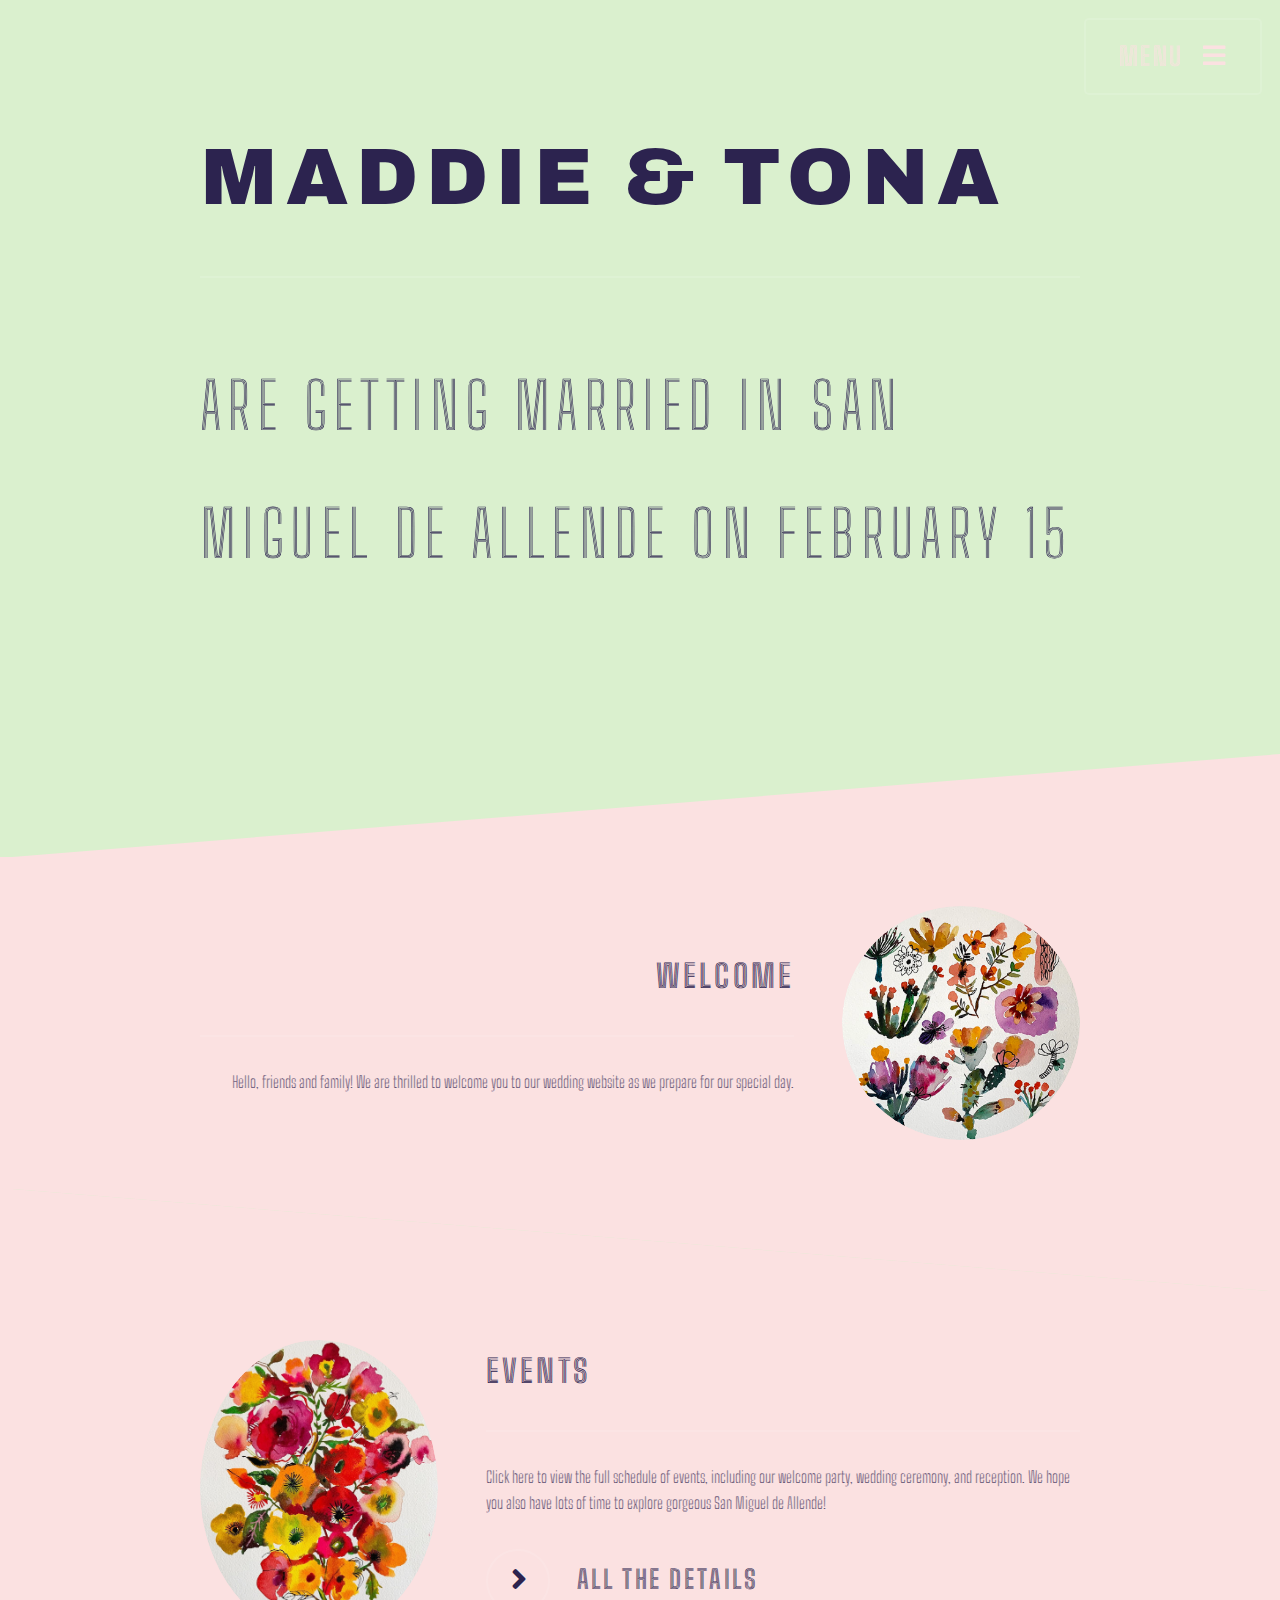
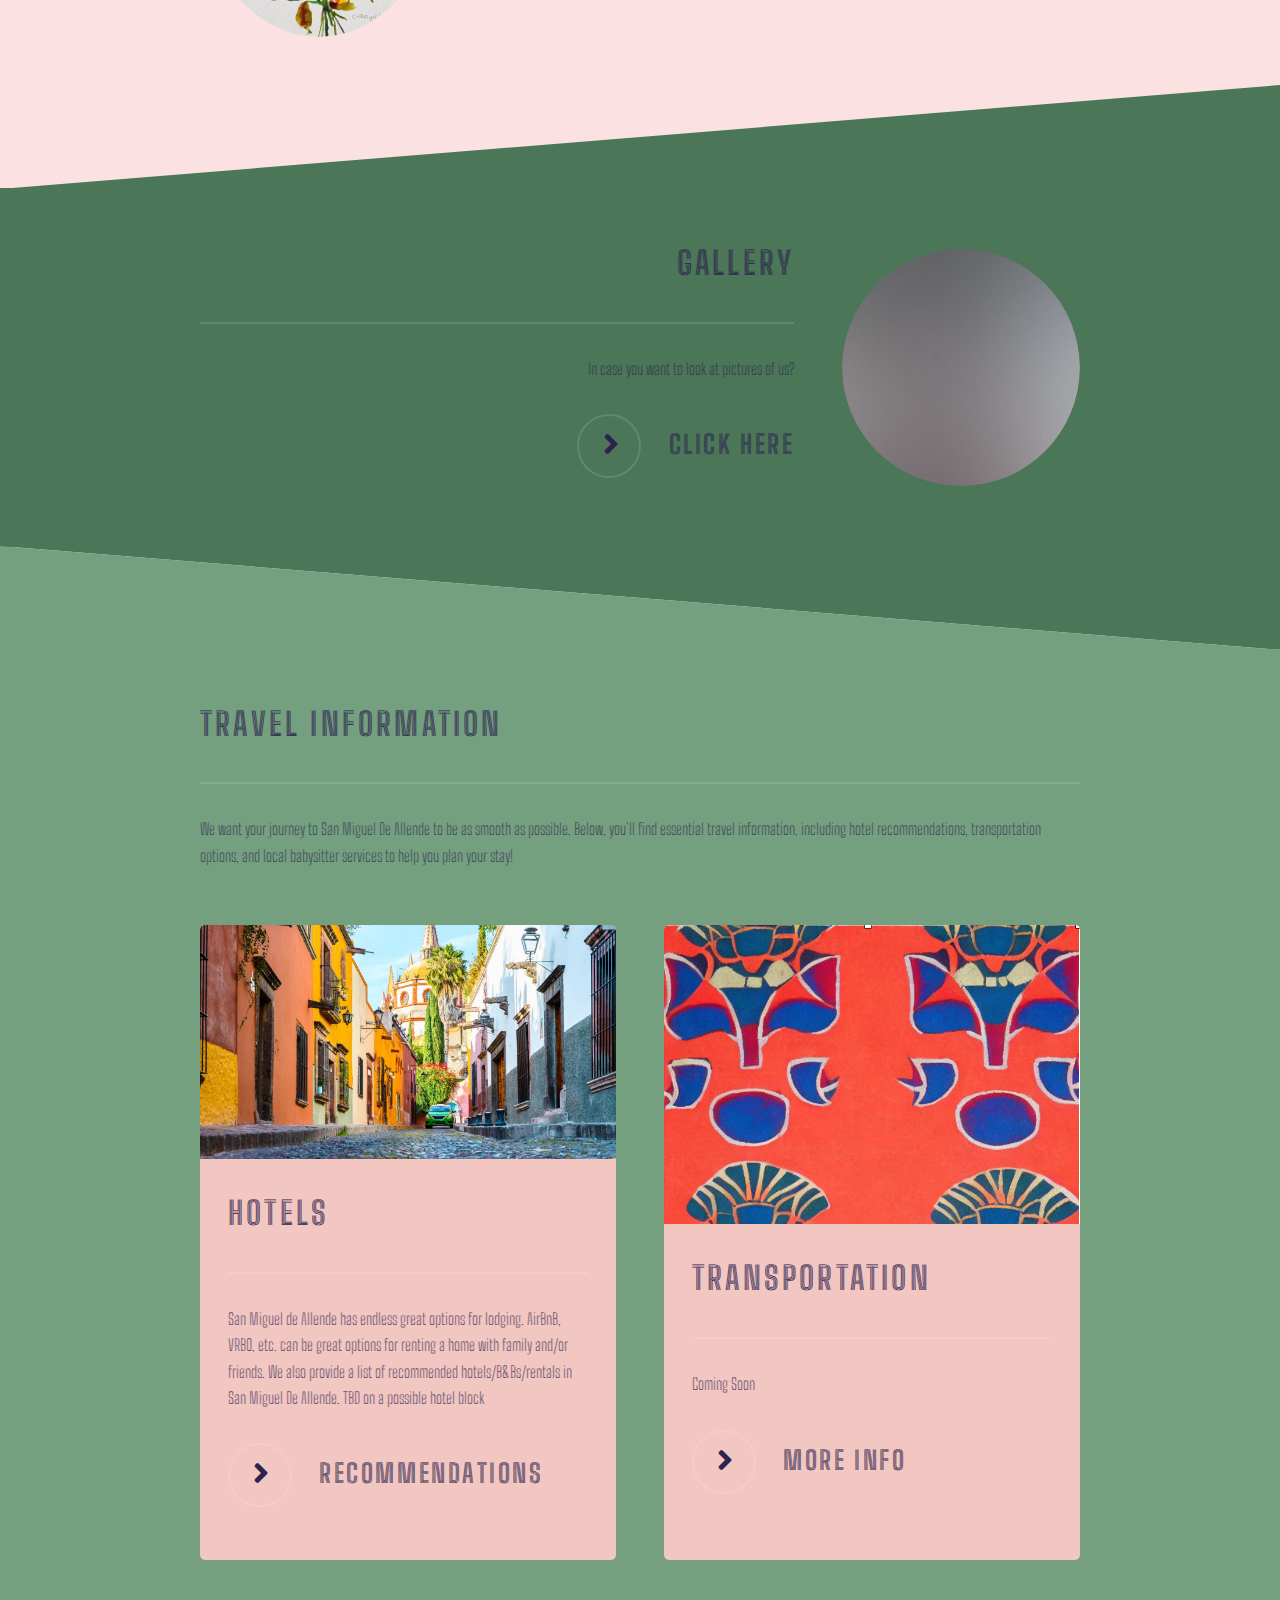
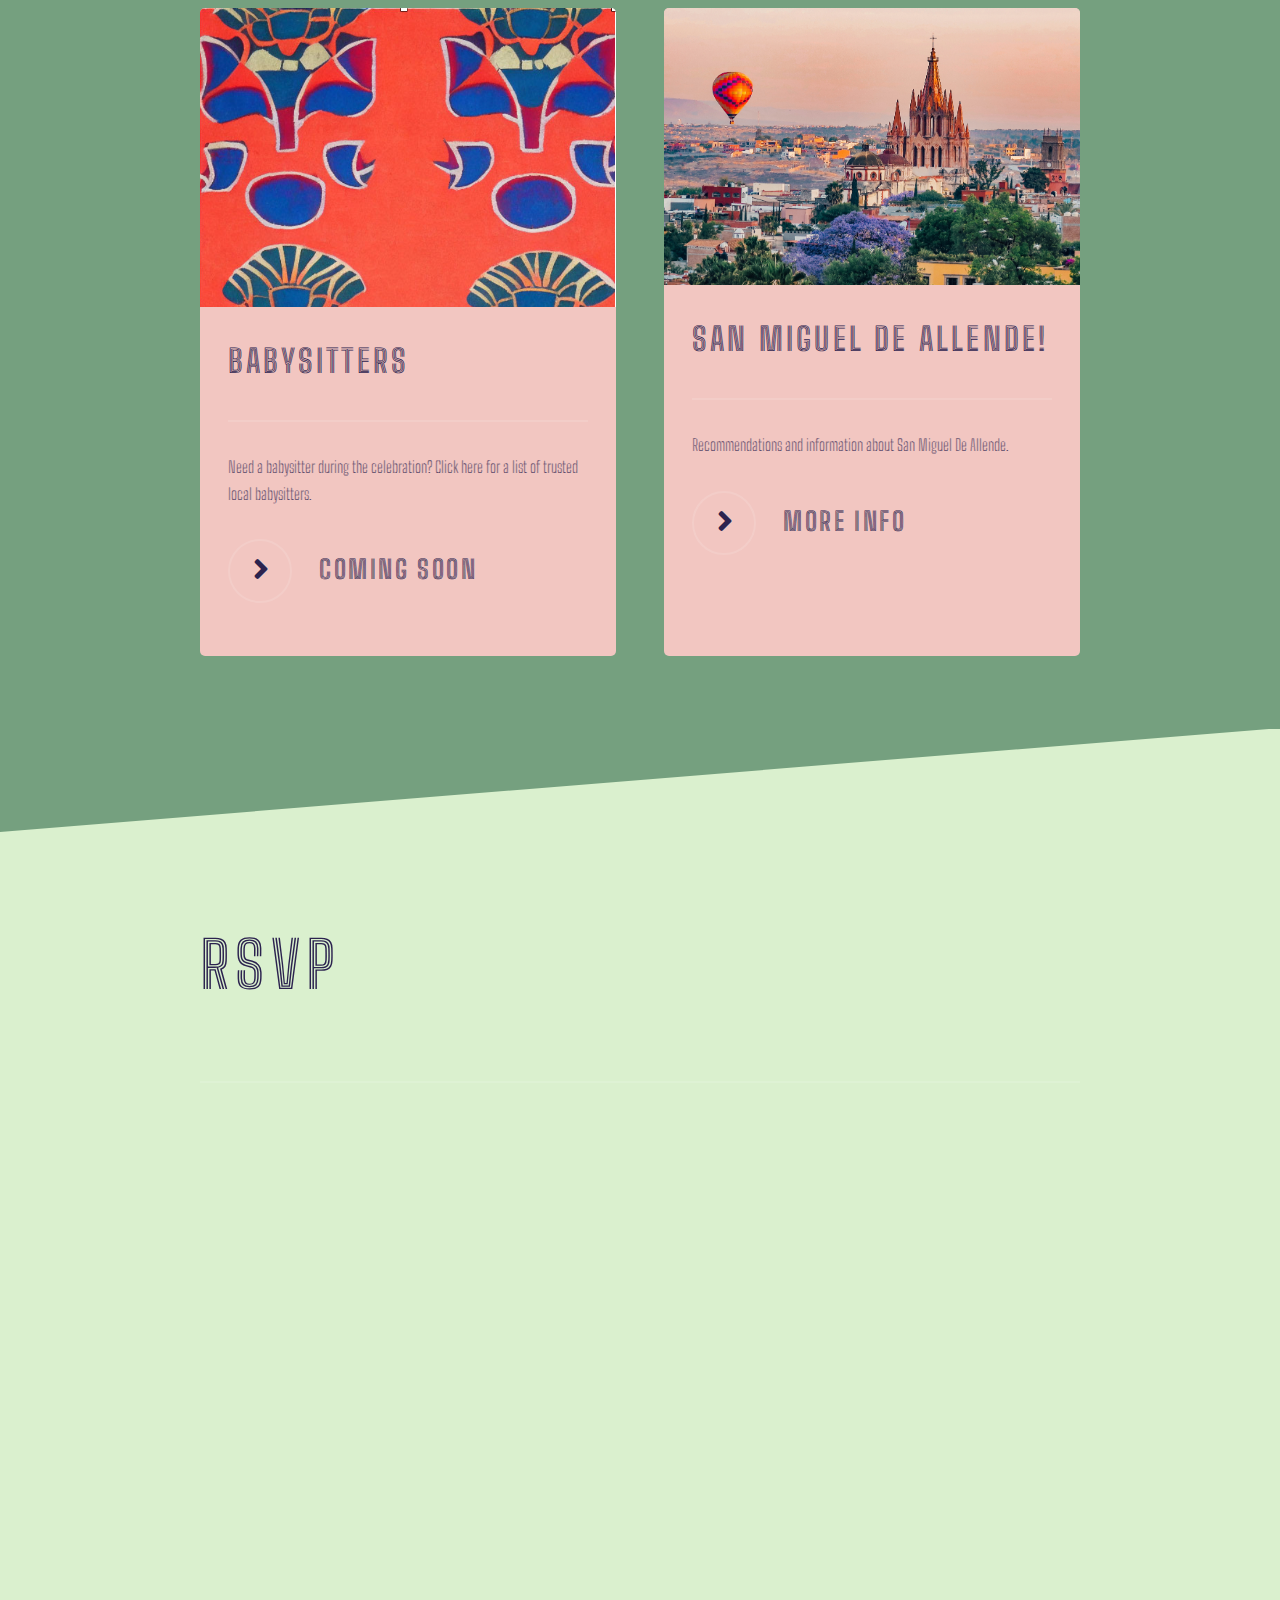
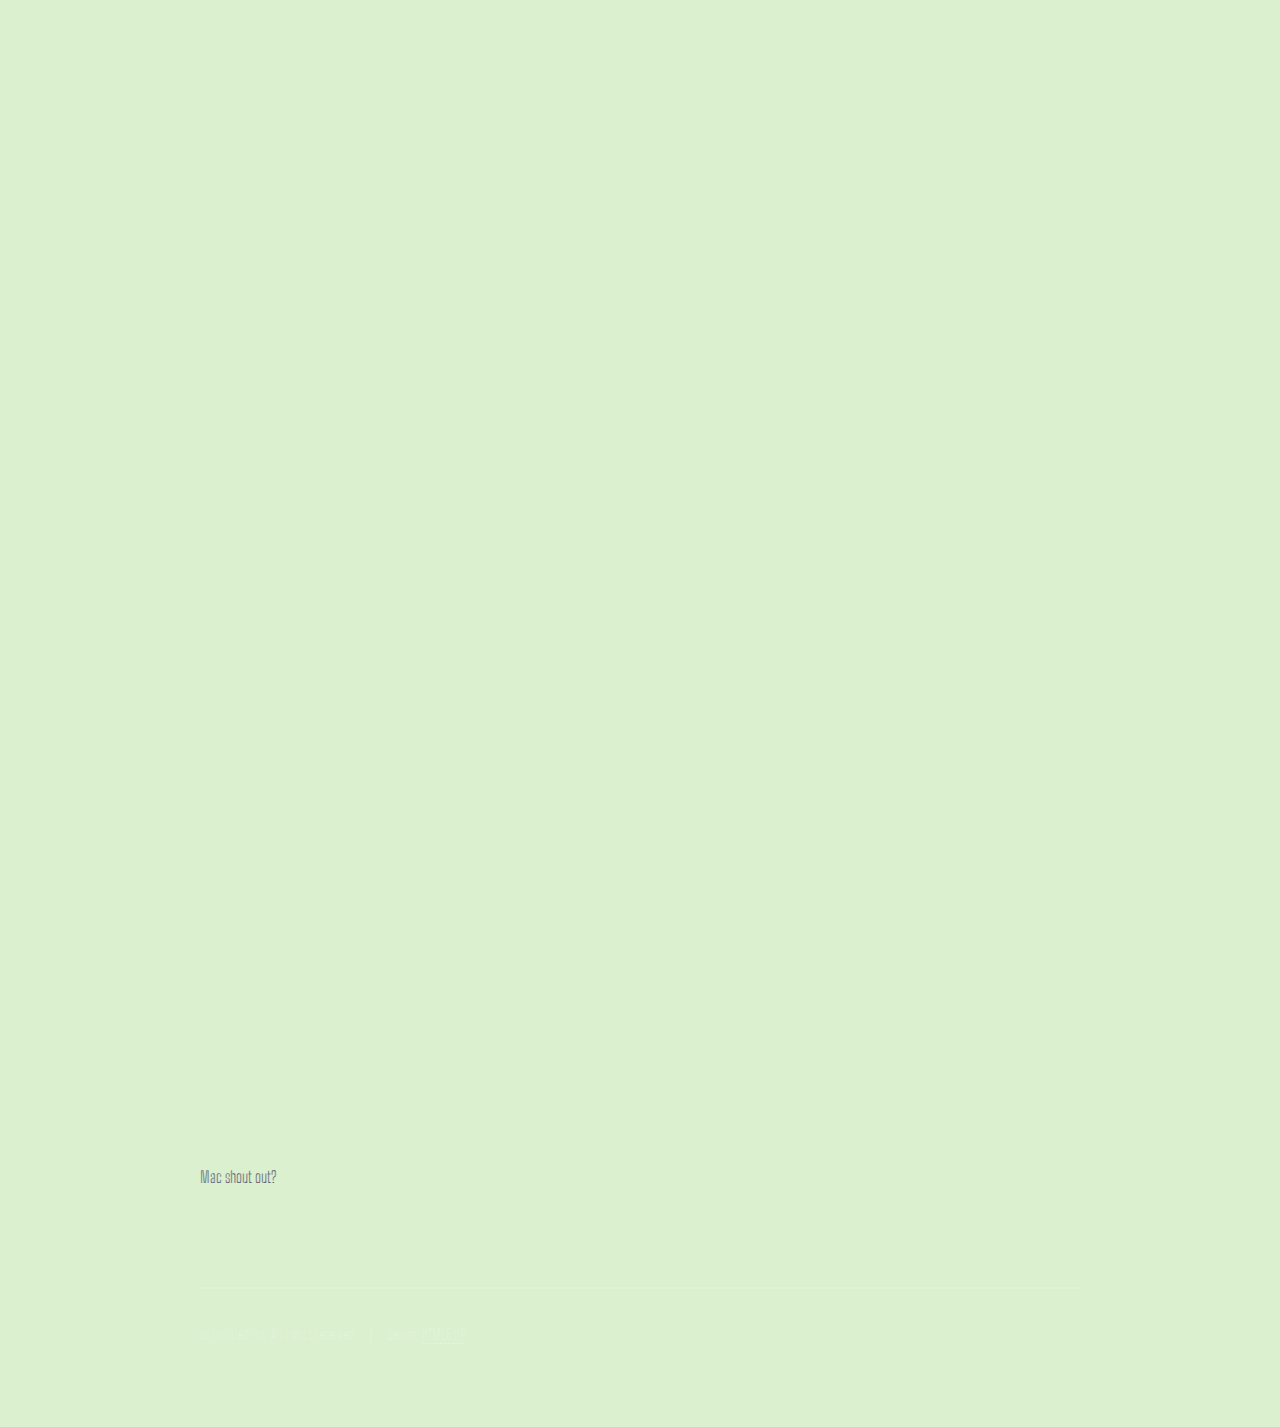
==== index.html @ a640738b "update" ====
<!DOCTYPE HTML>
<!--
	Solid State by HTML5 UP
	html5up.net | @ajlkn
	Free for personal and commercial use under the CCA 3.0 license (html5up.net/license)
-->
<html>
	<head>
		<title>Toaddie Wedding</title>
		<meta charset="utf-8" />
		<meta name="viewport" content="width=device-width, initial-scale=1, user-scalable=no" />
		<link rel="stylesheet" href="assets/css/main.css" />
		<noscript><link rel="stylesheet" href="assets/css/noscript.css" /></noscript>
	</head>
	<body class="is-preload">

		<!-- Page Wrapper -->
			<div id="page-wrapper">

				<!-- Header -->
					<header id="header" class="alt">
						<h1><a href="index.html">Toaddie Wedding</a></h1>
						<nav>
							<a href="#menu">Menu</a>
						</nav>
					</header>

				<!-- Menu -->
					<nav id="menu">
						<div class="inner">
							<h2>Menu</h2>
							<ul class="links">
								<li><a href="index.html">Home</a></li>
								<li><a href="generic_1.html">Schedule of Events</a></li>
								<li><a href="generic_2.html">Travel Information</a></li>
								<li><a href="elements.html">Gallery</a></li>
								<li><a href="#footer">RSVP</a></li>
							</ul>
							<a href="#" class="close">Close</a>
						</div>
					</nav>

				<!-- Banner -->
					<section id="banner">
						<div class="inner">
							<h2>Maddie & Tona</h2>
							<p>are getting married in San Miguel de Allende on February 15</a></p>
						</div>
					</section>

				<!-- Wrapper -->
					<section id="wrapper">

						<!-- One -->
							<section id="one" class="wrapper spotlight style1">
								<div class="inner">
									<a href="#" class="image"><img src="images/flower.jpg" alt="" /></a>
									<div class="content">
										<h2 class="major">Welcome </h2>
										<p>Hello, friends and family!
We are thrilled to welcome you to our wedding website as we prepare for our special day. </p>
									</div>
								</div>
							</section>

						<!-- Two -->
							<section id="two" class="wrapper alt spotlight style2">
								<div class="inner">
									<a href="#" class="image"><img src="images/E1B-JYpWEAg8Ekn.jpeg" alt="" /></a>
									<div class="content">
										<h2 class="major">Events</h2>
										<p>Click here to view the full schedule of events, including our welcome party, wedding ceremony, and reception. We hope you also have lots of time to explore gorgeous San Miguel de Allende!</p>
										<a href="generic_1.html" class="special">All the Details</a>
									</div>
								</div>
							</section>

						<!-- Three -->
							<section id="three" class="wrapper spotlight style3">
								<div class="inner">
									<a href="#" class="image"><img src="images/pic03.jpg" alt="" /></a>
									<div class="content">
										<h2 class="major">Gallery</h2>
										<p>In case you want to look at pictures of us?</p>
										<a href="elements.html" class="special">Click here</a>
									</div>
								</div>
							</section>

						<!-- Four -->
							<section id="four" class="wrapper alt style1">
								<div class="inner">
									<h2 class="major">Travel Information</h2>
									<p>We want your journey to San Miguel De Allende to be as smooth as possible. Below, you'll find essential travel information, including hotel recommendations, transportation options, and local babysitter services to help you plan your stay!</p>
									<section class="features">
										<article>
											<a href="#" class="image"><img src="images/hotel.jpg" alt="" /></a>
											<h3 class="major">Hotels</h3>
											<p>San Miguel de Allende has endless great options for lodging. AirBnB, VRBO, etc. can be great options for renting a home with family and/or friends. We also provide a list of recommended hotels/B&Bs/rentals in San Miguel De Allende.
											TBD on a possible hotel block</p>
											<a href="attachments/ipenzihotels2024.pdf" class="special">Recommendations </a>
										</article>
										<article>
											<a href="#" class="image"><img src="images/paper.jpg" alt="" /></a>
											<h3 class="major">Transportation</h3>
											<p>Coming Soon</p>
											<a href="generic_2.html#Trans" class="special">More Info</a>
										</article>
										<article>
											<a href="#" class="image"><img src="images/paper.jpg" alt="" /></a>
											<h3 class="major">Babysitters</h3>
											<p>Need a babysitter during the celebration? Click here for a list of trusted local babysitters.</p>
											<a href="generic_2.html#Baby" class="special">Coming Soon</a>
										</article>
										<article>
											<a href="#" class="image"><img src="images/church.jpg" alt="" /></a>
											<h3 class="major">San Miguel de Allende!</h3>
											<p>Recommendations and information about San Miguel De Allende.</p>
											<a href="attachments/OurFavorites_SanMigueldeAllende2024.pdf" class="special">More Info</a>
										</article>
									</section>
								</div>
							</section>

					</section>

				<!-- Footer -->
					<section id="footer">
						<div class="inner">
							<h4 class="major">RSVP</h4>
							<iframe src="https://docs.google.com/forms/d/e/1FAIpQLSdygUEQAFd4vsPGy_lOGQFQiOcE-5B3ETKS6Ww4ilkglFgWUQ/viewform?embedded=true" width="640" height="1617" frameborder="0" marginheight="0" marginwidth="0">Loading…</iframe>

							<p>Mac shout out?</p>


							<ul class="copyright">
								<li>&copy; Untitled Inc. All rights reserved.</li><li>Design: <a href="http://html5up.net">HTML5 UP</a></li>
							</ul>
						</div>
					</section>

			</div>

		<!-- Scripts -->
			<script src="assets/js/jquery.min.js"></script>
			<script src="assets/js/jquery.scrollex.min.js"></script>
			<script src="assets/js/browser.min.js"></script>
			<script src="assets/js/breakpoints.min.js"></script>
			<script src="assets/js/util.js"></script>
			<script src="assets/js/main.js"></script>

	</body>
</html>
---- assets/css/main.css ----
@import url(fontawesome-all.min.css);
@import url("https://fonts.googleapis.com/css?family=Raleway:200,700|Source+Sans+Pro:300,600,300italic,600italic");
@import url('https://fonts.googleapis.com/css2?family=Sora:wght@100..800&family=Spicy+Rice&display=swap');
@import url('https://fonts.googleapis.com/css2?family=Chicle&display=swap');
@import url('https://fonts.googleapis.com/css2?family=Boogaloo&display=swap');
@import url('https://fonts.googleapis.com/css2?family=Archivo:ital,wght@0,900;1,900&family=Big+Shoulders+Inline+Text:wght@100..900&display=swap');
/*
	Solid State by HTML5 UP
	html5up.net | @ajlkn
	Free for personal and commercial use under the CCA 3.0 license (html5up.net/license)
*/

html, body, div, span, applet, object,
iframe, h1, h2, h3, h4, h5, h6, p, blockquote,
pre, a, abbr, acronym, address, big, cite,
code, del, dfn, em, img, ins, kbd, q, s, samp,
small, strike, strong, sub, sup, tt, var, b,
u, i, center, dl, dt, dd, ol, ul, li, fieldset,
form, label, legend, table, caption, tbody,
tfoot, thead, tr, th, td, article, aside,
canvas, details, embed, figure, figcaption,
footer, header, hgroup, menu, nav, output, ruby,
section, summary, time, mark, audio, video {
	margin: 0;
	padding: 0;
	border: 0;
	font-size: 100%;
	font: inherit;
	vertical-align: baseline;}

article, aside, details, figcaption, figure,
footer, header, hgroup, menu, nav, section {
	display: block;}

body {
	line-height: 1;
}

ol, ul {
	list-style: none;
}

blockquote, q {
	quotes: none;
}

	blockquote:before, blockquote:after, q:before, q:after {
		content: '';
		content: none;
	}

table {
	border-collapse: collapse;
	border-spacing: 0;
}

body {
	-webkit-text-size-adjust: none;
}

mark {
	background-color: transparent;
	color: inherit;
}

input::-moz-focus-inner {
	border: 0;
	padding: 0;
}

input, select, textarea {
	-moz-appearance: none;
	-webkit-appearance: none;
	-ms-appearance: none;
	appearance: none;
}

/* Basic */

	@-ms-viewport {
		width: device-width;
	}

	body {
		-ms-overflow-style: scrollbar;
	}

	@media screen and (max-width: 480px) {

		html, body {
			min-width: 320px;
		}

	}

	html {
		box-sizing: border-box;
	}

	*, *:before, *:after {
		box-sizing: inherit;
	}

	body {
		background-color: #DAF0CE;
	/*	background-image: linear-gradient(to top, rgba(46, 49, 65, 0.8), rgba(46, 49, 65, 0.8)), url("../../images/big.jpg"); */
		background-size: auto, cover;
		background-attachment: fixed, fixed;
		background-position: center, center;
	}

		body.is-preload *, body.is-preload *:before, body.is-preload *:after {
			-moz-animation: none !important;
			-webkit-animation: none !important;
			-ms-animation: none !important;
			animation: none !important;
			-moz-transition: none !important;
			-webkit-transition: none !important;
			-ms-transition: none !important;
			transition: none !important;
		}

/* Type */

	body, input, select, textarea {
		color: #2C234F;
		font-family:  "Big Shoulders Inline Text", sans-serif;
		font-size: 33pt;
		font-weight: 300;
		line-height: 1.65;
	}

		@media screen and (max-width: 1680px) {

			body, input, select, textarea {
				font-size: 13pt;
			}

		}

		@media screen and (max-width: 1280px) {

			body, input, select, textarea {
				font-size: 12pt;
			}

		}

		@media screen and (max-width: 980px) {

			body, input, select, textarea {
				font-size: 12pt;
			}

		}

		@media screen and (max-width: 736px) {

			body, input, select, textarea {
				font-size: 12pt;
			}

		}

		@media screen and (max-width: 480px) {

			body, input, select, textarea {
				font-size: 12pt;
			}

		}

	a {
		-moz-transition: color 0.2s ease-in-out, border-bottom-color 0.2s ease-in-out;
		-webkit-transition: color 0.2s ease-in-out, border-bottom-color 0.2s ease-in-out;
		-ms-transition: color 0.2s ease-in-out, border-bottom-color 0.2s ease-in-out;
		transition: color 0.2s ease-in-out, border-bottom-color 0.2s ease-in-out;
		border-bottom: dotted 1px rgba(255, 255, 255, 0.35);
		color: #FBE1E1;
		text-decoration: none;
	}

		a:hover {
			border-bottom-color: transparent;
			color: #75A07F !important;
		}

		a.special:not(.button) {
			text-decoration: none;
			border-bottom: 0;
			display: block;
			font-family:  "Big Shoulders Inline Text", sans-serif;
			font-size: 1.6em;
			font-weight: 700;
			letter-spacing: 0.1em;
			margin: 0 0 2em 0;
			text-transform: uppercase;
			color: #2C234F
		}

			a.special:not(.button):before {
				-moz-osx-font-smoothing: grayscale;
				-webkit-font-smoothing: antialiased;
				display: inline-block;
				font-style: normal;
				font-variant: normal;
				text-rendering: auto;
				line-height: 1;
				text-transform: none !important;
				font-family: 'Font Awesome 5 Free';
				font-weight: 900;
			}

			a.special:not(.button):before {
				-moz-transition: background-color 0.2s ease-in-out;
				-webkit-transition: background-color 0.2s ease-in-out;
				-ms-transition: background-color 0.2s ease-in-out;
				transition: background-color 0.2s ease-in-out;
				border-radius: 100%;
				border: solid 2px rgba(255, 255, 255, 0.125);
				content: '\f105';
				display: inline-block;
				font-size: 1.25em;
				height: 2em;
				line-height: 1.75em;
				margin-right: 0.85em;
				text-align: center;
				text-indent: 0.15em;
				vertical-align: middle;
				width: 2em;
			}

			a.special:not(.button):hover:before {
				background-color: rgba(255, 255, 255, 0.025);
			}

			a.special:not(.button):active:before {
				background-color: rgba(255, 255, 255, 0.075);
			}



	strong, b {
		color: #ffffff;
		font-weight: 600;
	}

	em, i {
		font-style: italic;
	}

	p {
		margin: 0 0 2em 0;
	}

	h1, h2, h3, h4, h5, h6 {
		color: #2C234F;
		font-family:  "Big Shoulders Inline Text", sans-serif;
		font-weight: 700;
		letter-spacing: 0.1em;
		margin: 0 0 1em 0;
		text-transform: uppercase;
	}

		h1 a, h2 a, h3 a, h4 a, h5 a, h6 a {
			color: inherit;
			text-decoration: none;
			border-bottom: 0;
		}

		h1 span, h2 span, h3 span, h4 span, h5 span, h6 span {
			font-weight: 200;
		}

		h1.major, h2.major, h3.major, h4.major, h5.major, h6.major {
			padding-bottom: 1em;
			border-bottom: solid 2px rgba(255, 255, 255, 0.125);
		}

	h2 {
		font-size: 2em;
	}

	h3 {
		font-size: 2em;
	}

	h4 {
		font-size: 4em;
	}

	h5 {
		font-size: 2em;
	}

	h6 {
		font-size: 2em;
	}

	@media screen and (max-width: 736px) {

		h2 {
			font-size: 1em;
		}

		h3 {
			font-size: 0.8em;
		}

	}

	sub {
		font-size: 0.8em;
		position: relative;
		top: 0.5em;
	}

	sup {
		font-size: 0.8em;
		position: relative;
		top: -0.5em;
	}

	blockquote {
		border-left: solid 4px rgba(255, 255, 255, 0.125);
		font-style: italic;
		margin: 0 0 2em 0;
		padding: 0.5em 0 0.5em 2em;
	}

	code {
		background: rgba(255, 255, 255, 0.025);
		border-radius: 5px;
		border: solid 2px rgba(255, 255, 255, 0.125);
		font-family: "Courier New", monospace;
		font-size: 0.9em;
		margin: 0 0.25em;
		padding: 0.25em 0.65em;
	}

	pre {
		-webkit-overflow-scrolling: touch;
		font-family: "Courier New", monospace;
		font-size: 0.9em;
		margin: 0 0 2em 0;
	}

		pre code {
			display: block;
			line-height: 1.75em;
			padding: 1em 1.5em;
			overflow-x: auto;
		}

	hr {
		border: 0;
		border-bottom: solid 2px rgba(255, 255, 255, 0.125);
		margin: 2.5em 0;
	}

		hr.major {
			margin: 4em 0;
		}

	.align-left {
		text-align: left;
	}

	.align-center {
		text-align: center;
	}

	.align-right {
		text-align: right;
	}

/* Row */

	.row {
		display: flex;
		flex-wrap: wrap;
		box-sizing: border-box;
		align-items: stretch;
	}

		.row > * {
			box-sizing: border-box;
		}

		.row.gtr-uniform > * > :last-child {
			margin-bottom: 0;
		}

		.row.aln-left {
			justify-content: flex-start;
		}

		.row.aln-center {
			justify-content: center;
		}

		.row.aln-right {
			justify-content: flex-end;
		}

		.row.aln-top {
			align-items: flex-start;
		}

		.row.aln-middle {
			align-items: center;
		}

		.row.aln-bottom {
			align-items: flex-end;
		}

		.row > .imp {
			order: -1;
		}

		.row > .col-1 {
			width: 8.33333%;
		}

		.row > .off-1 {
			margin-left: 8.33333%;
		}

		.row > .col-2 {
			width: 16.66667%;
		}

		.row > .off-2 {
			margin-left: 16.66667%;
		}

		.row > .col-3 {
			width: 25%;
		}

		.row > .off-3 {
			margin-left: 25%;
		}

		.row > .col-4 {
			width: 33.33333%;
		}

		.row > .off-4 {
			margin-left: 33.33333%;
		}

		.row > .col-5 {
			width: 41.66667%;
		}

		.row > .off-5 {
			margin-left: 41.66667%;
		}

		.row > .col-6 {
			width: 50%;
		}

		.row > .off-6 {
			margin-left: 50%;
		}

		.row > .col-7 {
			width: 58.33333%;
		}

		.row > .off-7 {
			margin-left: 58.33333%;
		}

		.row > .col-8 {
			width: 66.66667%;
		}

		.row > .off-8 {
			margin-left: 66.66667%;
		}

		.row > .col-9 {
			width: 75%;
		}

		.row > .off-9 {
			margin-left: 75%;
		}

		.row > .col-10 {
			width: 83.33333%;
		}

		.row > .off-10 {
			margin-left: 83.33333%;
		}

		.row > .col-11 {
			width: 91.66667%;
		}

		.row > .off-11 {
			margin-left: 91.66667%;
		}

		.row > .col-12 {
			width: 100%;
		}

		.row > .off-12 {
			margin-left: 100%;
		}

		.row.gtr-0 {
			margin-top: 0;
			margin-left: 0em;
		}

			.row.gtr-0 > * {
				padding: 0 0 0 0em;
			}

			.row.gtr-0.gtr-uniform {
				margin-top: 0em;
			}

				.row.gtr-0.gtr-uniform > * {
					padding-top: 0em;
				}

		.row.gtr-25 {
			margin-top: 0;
			margin-left: -0.4375em;
		}

			.row.gtr-25 > * {
				padding: 0 0 0 0.4375em;
			}

			.row.gtr-25.gtr-uniform {
				margin-top: -0.4375em;
			}

				.row.gtr-25.gtr-uniform > * {
					padding-top: 0.4375em;
				}

		.row.gtr-50 {
			margin-top: 0;
			margin-left: -0.875em;
		}

			.row.gtr-50 > * {
				padding: 0 0 0 0.875em;
			}

			.row.gtr-50.gtr-uniform {
				margin-top: -0.875em;
			}

				.row.gtr-50.gtr-uniform > * {
					padding-top: 0.875em;
				}

		.row {
			margin-top: 0;
			margin-left: -1.75em;
		}

			.row > * {
				padding: 0 0 0 1.75em;
			}

			.row.gtr-uniform {
				margin-top: -1.75em;
			}

				.row.gtr-uniform > * {
					padding-top: 1.75em;
				}

		.row.gtr-150 {
			margin-top: 0;
			margin-left: -2.625em;
		}

			.row.gtr-150 > * {
				padding: 0 0 0 2.625em;
			}

			.row.gtr-150.gtr-uniform {
				margin-top: -2.625em;
			}

				.row.gtr-150.gtr-uniform > * {
					padding-top: 2.625em;
				}

		.row.gtr-200 {
			margin-top: 0;
			margin-left: -3.5em;
		}

			.row.gtr-200 > * {
				padding: 0 0 0 3.5em;
			}

			.row.gtr-200.gtr-uniform {
				margin-top: -3.5em;
			}

				.row.gtr-200.gtr-uniform > * {
					padding-top: 3.5em;
				}

		@media screen and (max-width: 1680px) {

			.row {
				display: flex;
				flex-wrap: wrap;
				box-sizing: border-box;
				align-items: stretch;
			}

				.row > * {
					box-sizing: border-box;
				}

				.row.gtr-uniform > * > :last-child {
					margin-bottom: 0;
				}

				.row.aln-left {
					justify-content: flex-start;
				}

				.row.aln-center {
					justify-content: center;
				}

				.row.aln-right {
					justify-content: flex-end;
				}

				.row.aln-top {
					align-items: flex-start;
				}

				.row.aln-middle {
					align-items: center;
				}

				.row.aln-bottom {
					align-items: flex-end;
				}

				.row > .imp-xlarge {
					order: -1;
				}

				.row > .col-1-xlarge {
					width: 8.33333%;
				}

				.row > .off-1-xlarge {
					margin-left: 8.33333%;
				}

				.row > .col-2-xlarge {
					width: 16.66667%;
				}

				.row > .off-2-xlarge {
					margin-left: 16.66667%;
				}

				.row > .col-3-xlarge {
					width: 25%;
				}

				.row > .off-3-xlarge {
					margin-left: 25%;
				}

				.row > .col-4-xlarge {
					width: 33.33333%;
				}

				.row > .off-4-xlarge {
					margin-left: 33.33333%;
				}

				.row > .col-5-xlarge {
					width: 41.66667%;
				}

				.row > .off-5-xlarge {
					margin-left: 41.66667%;
				}

				.row > .col-6-xlarge {
					width: 50%;
				}

				.row > .off-6-xlarge {
					margin-left: 50%;
				}

				.row > .col-7-xlarge {
					width: 58.33333%;
				}

				.row > .off-7-xlarge {
					margin-left: 58.33333%;
				}

				.row > .col-8-xlarge {
					width: 66.66667%;
				}

				.row > .off-8-xlarge {
					margin-left: 66.66667%;
				}

				.row > .col-9-xlarge {
					width: 75%;
				}

				.row > .off-9-xlarge {
					margin-left: 75%;
				}

				.row > .col-10-xlarge {
					width: 83.33333%;
				}

				.row > .off-10-xlarge {
					margin-left: 83.33333%;
				}

				.row > .col-11-xlarge {
					width: 91.66667%;
				}

				.row > .off-11-xlarge {
					margin-left: 91.66667%;
				}

				.row > .col-12-xlarge {
					width: 100%;
				}

				.row > .off-12-xlarge {
					margin-left: 100%;
				}

				.row.gtr-0 {
					margin-top: 0;
					margin-left: 0em;
				}

					.row.gtr-0 > * {
						padding: 0 0 0 0em;
					}

					.row.gtr-0.gtr-uniform {
						margin-top: 0em;
					}

						.row.gtr-0.gtr-uniform > * {
							padding-top: 0em;
						}

				.row.gtr-25 {
					margin-top: 0;
					margin-left: -0.4375em;
				}

					.row.gtr-25 > * {
						padding: 0 0 0 0.4375em;
					}

					.row.gtr-25.gtr-uniform {
						margin-top: -0.4375em;
					}

						.row.gtr-25.gtr-uniform > * {
							padding-top: 0.4375em;
						}

				.row.gtr-50 {
					margin-top: 0;
					margin-left: -0.875em;
				}

					.row.gtr-50 > * {
						padding: 0 0 0 0.875em;
					}

					.row.gtr-50.gtr-uniform {
						margin-top: -0.875em;
					}

						.row.gtr-50.gtr-uniform > * {
							padding-top: 0.875em;
						}

				.row {
					margin-top: 0;
					margin-left: -1.75em;
				}

					.row > * {
						padding: 0 0 0 1.75em;
					}

					.row.gtr-uniform {
						margin-top: -1.75em;
					}

						.row.gtr-uniform > * {
							padding-top: 1.75em;
						}

				.row.gtr-150 {
					margin-top: 0;
					margin-left: -2.625em;
				}

					.row.gtr-150 > * {
						padding: 0 0 0 2.625em;
					}

					.row.gtr-150.gtr-uniform {
						margin-top: -2.625em;
					}

						.row.gtr-150.gtr-uniform > * {
							padding-top: 2.625em;
						}

				.row.gtr-200 {
					margin-top: 0;
					margin-left: -3.5em;
				}

					.row.gtr-200 > * {
						padding: 0 0 0 3.5em;
					}

					.row.gtr-200.gtr-uniform {
						margin-top: -3.5em;
					}

						.row.gtr-200.gtr-uniform > * {
							padding-top: 3.5em;
						}

		}

		@media screen and (max-width: 1280px) {

			.row {
				display: flex;
				flex-wrap: wrap;
				box-sizing: border-box;
				align-items: stretch;
			}

				.row > * {
					box-sizing: border-box;
				}

				.row.gtr-uniform > * > :last-child {
					margin-bottom: 0;
				}

				.row.aln-left {
					justify-content: flex-start;
				}

				.row.aln-center {
					justify-content: center;
				}

				.row.aln-right {
					justify-content: flex-end;
				}

				.row.aln-top {
					align-items: flex-start;
				}

				.row.aln-middle {
					align-items: center;
				}

				.row.aln-bottom {
					align-items: flex-end;
				}

				.row > .imp-large {
					order: -1;
				}

				.row > .col-1-large {
					width: 8.33333%;
				}

				.row > .off-1-large {
					margin-left: 8.33333%;
				}

				.row > .col-2-large {
					width: 16.66667%;
				}

				.row > .off-2-large {
					margin-left: 16.66667%;
				}

				.row > .col-3-large {
					width: 25%;
				}

				.row > .off-3-large {
					margin-left: 25%;
				}

				.row > .col-4-large {
					width: 33.33333%;
				}

				.row > .off-4-large {
					margin-left: 33.33333%;
				}

				.row > .col-5-large {
					width: 41.66667%;
				}

				.row > .off-5-large {
					margin-left: 41.66667%;
				}

				.row > .col-6-large {
					width: 50%;
				}

				.row > .off-6-large {
					margin-left: 50%;
				}

				.row > .col-7-large {
					width: 58.33333%;
				}

				.row > .off-7-large {
					margin-left: 58.33333%;
				}

				.row > .col-8-large {
					width: 66.66667%;
				}

				.row > .off-8-large {
					margin-left: 66.66667%;
				}

				.row > .col-9-large {
					width: 75%;
				}

				.row > .off-9-large {
					margin-left: 75%;
				}

				.row > .col-10-large {
					width: 83.33333%;
				}

				.row > .off-10-large {
					margin-left: 83.33333%;
				}

				.row > .col-11-large {
					width: 91.66667%;
				}

				.row > .off-11-large {
					margin-left: 91.66667%;
				}

				.row > .col-12-large {
					width: 100%;
				}

				.row > .off-12-large {
					margin-left: 100%;
				}

				.row.gtr-0 {
					margin-top: 0;
					margin-left: 0em;
				}

					.row.gtr-0 > * {
						padding: 0 0 0 0em;
					}

					.row.gtr-0.gtr-uniform {
						margin-top: 0em;
					}

						.row.gtr-0.gtr-uniform > * {
							padding-top: 0em;
						}

				.row.gtr-25 {
					margin-top: 0;
					margin-left: -0.4375em;
				}

					.row.gtr-25 > * {
						padding: 0 0 0 0.4375em;
					}

					.row.gtr-25.gtr-uniform {
						margin-top: -0.4375em;
					}

						.row.gtr-25.gtr-uniform > * {
							padding-top: 0.4375em;
						}

				.row.gtr-50 {
					margin-top: 0;
					margin-left: -0.875em;
				}

					.row.gtr-50 > * {
						padding: 0 0 0 0.875em;
					}

					.row.gtr-50.gtr-uniform {
						margin-top: -0.875em;
					}

						.row.gtr-50.gtr-uniform > * {
							padding-top: 0.875em;
						}

				.row {
					margin-top: 0;
					margin-left: -1.75em;
				}

					.row > * {
						padding: 0 0 0 1.75em;
					}

					.row.gtr-uniform {
						margin-top: -1.75em;
					}

						.row.gtr-uniform > * {
							padding-top: 1.75em;
						}

				.row.gtr-150 {
					margin-top: 0;
					margin-left: -2.625em;
				}

					.row.gtr-150 > * {
						padding: 0 0 0 2.625em;
					}

					.row.gtr-150.gtr-uniform {
						margin-top: -2.625em;
					}

						.row.gtr-150.gtr-uniform > * {
							padding-top: 2.625em;
						}

				.row.gtr-200 {
					margin-top: 0;
					margin-left: -3.5em;
				}

					.row.gtr-200 > * {
						padding: 0 0 0 3.5em;
					}

					.row.gtr-200.gtr-uniform {
						margin-top: -3.5em;
					}

						.row.gtr-200.gtr-uniform > * {
							padding-top: 3.5em;
						}

		}

		@media screen and (max-width: 980px) {

			.row {
				display: flex;
				flex-wrap: wrap;
				box-sizing: border-box;
				align-items: stretch;
			}

				.row > * {
					box-sizing: border-box;
				}

				.row.gtr-uniform > * > :last-child {
					margin-bottom: 0;
				}

				.row.aln-left {
					justify-content: flex-start;
				}

				.row.aln-center {
					justify-content: center;
				}

				.row.aln-right {
					justify-content: flex-end;
				}

				.row.aln-top {
					align-items: flex-start;
				}

				.row.aln-middle {
					align-items: center;
				}

				.row.aln-bottom {
					align-items: flex-end;
				}

				.row > .imp-medium {
					order: -1;
				}

				.row > .col-1-medium {
					width: 8.33333%;
				}

				.row > .off-1-medium {
					margin-left: 8.33333%;
				}

				.row > .col-2-medium {
					width: 16.66667%;
				}

				.row > .off-2-medium {
					margin-left: 16.66667%;
				}

				.row > .col-3-medium {
					width: 25%;
				}

				.row > .off-3-medium {
					margin-left: 25%;
				}

				.row > .col-4-medium {
					width: 33.33333%;
				}

				.row > .off-4-medium {
					margin-left: 33.33333%;
				}

				.row > .col-5-medium {
					width: 41.66667%;
				}

				.row > .off-5-medium {
					margin-left: 41.66667%;
				}

				.row > .col-6-medium {
					width: 50%;
				}

				.row > .off-6-medium {
					margin-left: 50%;
				}

				.row > .col-7-medium {
					width: 58.33333%;
				}

				.row > .off-7-medium {
					margin-left: 58.33333%;
				}

				.row > .col-8-medium {
					width: 66.66667%;
				}

				.row > .off-8-medium {
					margin-left: 66.66667%;
				}

				.row > .col-9-medium {
					width: 75%;
				}

				.row > .off-9-medium {
					margin-left: 75%;
				}

				.row > .col-10-medium {
					width: 83.33333%;
				}

				.row > .off-10-medium {
					margin-left: 83.33333%;
				}

				.row > .col-11-medium {
					width: 91.66667%;
				}

				.row > .off-11-medium {
					margin-left: 91.66667%;
				}

				.row > .col-12-medium {
					width: 100%;
				}

				.row > .off-12-medium {
					margin-left: 100%;
				}

				.row.gtr-0 {
					margin-top: 0;
					margin-left: 0em;
				}

					.row.gtr-0 > * {
						padding: 0 0 0 0em;
					}

					.row.gtr-0.gtr-uniform {
						margin-top: 0em;
					}

						.row.gtr-0.gtr-uniform > * {
							padding-top: 0em;
						}

				.row.gtr-25 {
					margin-top: 0;
					margin-left: -0.4375em;
				}

					.row.gtr-25 > * {
						padding: 0 0 0 0.4375em;
					}

					.row.gtr-25.gtr-uniform {
						margin-top: -0.4375em;
					}

						.row.gtr-25.gtr-uniform > * {
							padding-top: 0.4375em;
						}

				.row.gtr-50 {
					margin-top: 0;
					margin-left: -0.875em;
				}

					.row.gtr-50 > * {
						padding: 0 0 0 0.875em;
					}

					.row.gtr-50.gtr-uniform {
						margin-top: -0.875em;
					}

						.row.gtr-50.gtr-uniform > * {
							padding-top: 0.875em;
						}

				.row {
					margin-top: 0;
					margin-left: -1.75em;
				}

					.row > * {
						padding: 0 0 0 1.75em;
					}

					.row.gtr-uniform {
						margin-top: -1.75em;
					}

						.row.gtr-uniform > * {
							padding-top: 1.75em;
						}

				.row.gtr-150 {
					margin-top: 0;
					margin-left: -2.625em;
				}

					.row.gtr-150 > * {
						padding: 0 0 0 2.625em;
					}

					.row.gtr-150.gtr-uniform {
						margin-top: -2.625em;
					}

						.row.gtr-150.gtr-uniform > * {
							padding-top: 2.625em;
						}

				.row.gtr-200 {
					margin-top: 0;
					margin-left: -3.5em;
				}

					.row.gtr-200 > * {
						padding: 0 0 0 3.5em;
					}

					.row.gtr-200.gtr-uniform {
						margin-top: -3.5em;
					}

						.row.gtr-200.gtr-uniform > * {
							padding-top: 3.5em;
						}

		}

		@media screen and (max-width: 736px) {

			.row {
				display: flex;
				flex-wrap: wrap;
				box-sizing: border-box;
				align-items: stretch;
			}

				.row > * {
					box-sizing: border-box;
				}

				.row.gtr-uniform > * > :last-child {
					margin-bottom: 0;
				}

				.row.aln-left {
					justify-content: flex-start;
				}

				.row.aln-center {
					justify-content: center;
				}

				.row.aln-right {
					justify-content: flex-end;
				}

				.row.aln-top {
					align-items: flex-start;
				}

				.row.aln-middle {
					align-items: center;
				}

				.row.aln-bottom {
					align-items: flex-end;
				}

				.row > .imp-small {
					order: -1;
				}

				.row > .col-1-small {
					width: 8.33333%;
				}

				.row > .off-1-small {
					margin-left: 8.33333%;
				}

				.row > .col-2-small {
					width: 16.66667%;
				}

				.row > .off-2-small {
					margin-left: 16.66667%;
				}

				.row > .col-3-small {
					width: 25%;
				}

				.row > .off-3-small {
					margin-left: 25%;
				}

				.row > .col-4-small {
					width: 33.33333%;
				}

				.row > .off-4-small {
					margin-left: 33.33333%;
				}

				.row > .col-5-small {
					width: 41.66667%;
				}

				.row > .off-5-small {
					margin-left: 41.66667%;
				}

				.row > .col-6-small {
					width: 50%;
				}

				.row > .off-6-small {
					margin-left: 50%;
				}

				.row > .col-7-small {
					width: 58.33333%;
				}

				.row > .off-7-small {
					margin-left: 58.33333%;
				}

				.row > .col-8-small {
					width: 66.66667%;
				}

				.row > .off-8-small {
					margin-left: 66.66667%;
				}

				.row > .col-9-small {
					width: 75%;
				}

				.row > .off-9-small {
					margin-left: 75%;
				}

				.row > .col-10-small {
					width: 83.33333%;
				}

				.row > .off-10-small {
					margin-left: 83.33333%;
				}

				.row > .col-11-small {
					width: 91.66667%;
				}

				.row > .off-11-small {
					margin-left: 91.66667%;
				}

				.row > .col-12-small {
					width: 100%;
				}

				.row > .off-12-small {
					margin-left: 100%;
				}

				.row.gtr-0 {
					margin-top: 0;
					margin-left: 0em;
				}

					.row.gtr-0 > * {
						padding: 0 0 0 0em;
					}

					.row.gtr-0.gtr-uniform {
						margin-top: 0em;
					}

						.row.gtr-0.gtr-uniform > * {
							padding-top: 0em;
						}

				.row.gtr-25 {
					margin-top: 0;
					margin-left: -0.3125em;
				}

					.row.gtr-25 > * {
						padding: 0 0 0 0.3125em;
					}

					.row.gtr-25.gtr-uniform {
						margin-top: -0.3125em;
					}

						.row.gtr-25.gtr-uniform > * {
							padding-top: 0.3125em;
						}

				.row.gtr-50 {
					margin-top: 0;
					margin-left: -0.625em;
				}

					.row.gtr-50 > * {
						padding: 0 0 0 0.625em;
					}

					.row.gtr-50.gtr-uniform {
						margin-top: -0.625em;
					}

						.row.gtr-50.gtr-uniform > * {
							padding-top: 0.625em;
						}

				.row {
					margin-top: 0;
					margin-left: -1.25em;
				}

					.row > * {
						padding: 0 0 0 1.25em;
					}

					.row.gtr-uniform {
						margin-top: -1.25em;
					}

						.row.gtr-uniform > * {
							padding-top: 1.25em;
						}

				.row.gtr-150 {
					margin-top: 0;
					margin-left: -1.875em;
				}

					.row.gtr-150 > * {
						padding: 0 0 0 1.875em;
					}

					.row.gtr-150.gtr-uniform {
						margin-top: -1.875em;
					}

						.row.gtr-150.gtr-uniform > * {
							padding-top: 1.875em;
						}

				.row.gtr-200 {
					margin-top: 0;
					margin-left: -2.5em;
				}

					.row.gtr-200 > * {
						padding: 0 0 0 2.5em;
					}

					.row.gtr-200.gtr-uniform {
						margin-top: -2.5em;
					}

						.row.gtr-200.gtr-uniform > * {
							padding-top: 2.5em;
						}

		}

		@media screen and (max-width: 480px) {

			.row {
				display: flex;
				flex-wrap: wrap;
				box-sizing: border-box;
				align-items: stretch;
			}

				.row > * {
					box-sizing: border-box;
				}

				.row.gtr-uniform > * > :last-child {
					margin-bottom: 0;
				}

				.row.aln-left {
					justify-content: flex-start;
				}

				.row.aln-center {
					justify-content: center;
				}

				.row.aln-right {
					justify-content: flex-end;
				}

				.row.aln-top {
					align-items: flex-start;
				}

				.row.aln-middle {
					align-items: center;
				}

				.row.aln-bottom {
					align-items: flex-end;
				}

				.row > .imp-xsmall {
					order: -1;
				}

				.row > .col-1-xsmall {
					width: 8.33333%;
				}

				.row > .off-1-xsmall {
					margin-left: 8.33333%;
				}

				.row > .col-2-xsmall {
					width: 16.66667%;
				}

				.row > .off-2-xsmall {
					margin-left: 16.66667%;
				}

				.row > .col-3-xsmall {
					width: 25%;
				}

				.row > .off-3-xsmall {
					margin-left: 25%;
				}

				.row > .col-4-xsmall {
					width: 33.33333%;
				}

				.row > .off-4-xsmall {
					margin-left: 33.33333%;
				}

				.row > .col-5-xsmall {
					width: 41.66667%;
				}

				.row > .off-5-xsmall {
					margin-left: 41.66667%;
				}

				.row > .col-6-xsmall {
					width: 50%;
				}

				.row > .off-6-xsmall {
					margin-left: 50%;
				}

				.row > .col-7-xsmall {
					width: 58.33333%;
				}

				.row > .off-7-xsmall {
					margin-left: 58.33333%;
				}

				.row > .col-8-xsmall {
					width: 66.66667%;
				}

				.row > .off-8-xsmall {
					margin-left: 66.66667%;
				}

				.row > .col-9-xsmall {
					width: 75%;
				}

				.row > .off-9-xsmall {
					margin-left: 75%;
				}

				.row > .col-10-xsmall {
					width: 83.33333%;
				}

				.row > .off-10-xsmall {
					margin-left: 83.33333%;
				}

				.row > .col-11-xsmall {
					width: 91.66667%;
				}

				.row > .off-11-xsmall {
					margin-left: 91.66667%;
				}

				.row > .col-12-xsmall {
					width: 100%;
				}

				.row > .off-12-xsmall {
					margin-left: 100%;
				}

				.row.gtr-0 {
					margin-top: 0;
					margin-left: 0em;
				}

					.row.gtr-0 > * {
						padding: 0 0 0 0em;
					}

					.row.gtr-0.gtr-uniform {
						margin-top: 0em;
					}

						.row.gtr-0.gtr-uniform > * {
							padding-top: 0em;
						}

				.row.gtr-25 {
					margin-top: 0;
					margin-left: -0.3125em;
				}

					.row.gtr-25 > * {
						padding: 0 0 0 0.3125em;
					}

					.row.gtr-25.gtr-uniform {
						margin-top: -0.3125em;
					}

						.row.gtr-25.gtr-uniform > * {
							padding-top: 0.3125em;
						}

				.row.gtr-50 {
					margin-top: 0;
					margin-left: -0.625em;
				}

					.row.gtr-50 > * {
						padding: 0 0 0 0.625em;
					}

					.row.gtr-50.gtr-uniform {
						margin-top: -0.625em;
					}

						.row.gtr-50.gtr-uniform > * {
							padding-top: 0.625em;
						}

				.row {
					margin-top: 0;
					margin-left: -1.25em;
				}

					.row > * {
						padding: 0 0 0 1.25em;
					}

					.row.gtr-uniform {
						margin-top: -1.25em;
					}

						.row.gtr-uniform > * {
							padding-top: 1.25em;
						}

				.row.gtr-150 {
					margin-top: 0;
					margin-left: -1.875em;
				}

					.row.gtr-150 > * {
						padding: 0 0 0 1.875em;
					}

					.row.gtr-150.gtr-uniform {
						margin-top: -1.875em;
					}

						.row.gtr-150.gtr-uniform > * {
							padding-top: 1.875em;
						}

				.row.gtr-200 {
					margin-top: 0;
					margin-left: -2.5em;
				}

					.row.gtr-200 > * {
						padding: 0 0 0 2.5em;
					}

					.row.gtr-200.gtr-uniform {
						margin-top: -2.5em;
					}

						.row.gtr-200.gtr-uniform > * {
							padding-top: 2.5em;
						}

		}

		@media screen and (max-width: 360px) {

			.row {
				display: flex;
				flex-wrap: wrap;
				box-sizing: border-box;
				align-items: stretch;
			}

				.row > * {
					box-sizing: border-box;
				}

				.row.gtr-uniform > * > :last-child {
					margin-bottom: 0;
				}

				.row.aln-left {
					justify-content: flex-start;
				}

				.row.aln-center {
					justify-content: center;
				}

				.row.aln-right {
					justify-content: flex-end;
				}

				.row.aln-top {
					align-items: flex-start;
				}

				.row.aln-middle {
					align-items: center;
				}

				.row.aln-bottom {
					align-items: flex-end;
				}

				.row > .imp-xxsmall {
					order: -1;
				}

				.row > .col-1-xxsmall {
					width: 8.33333%;
				}

				.row > .off-1-xxsmall {
					margin-left: 8.33333%;
				}

				.row > .col-2-xxsmall {
					width: 16.66667%;
				}

				.row > .off-2-xxsmall {
					margin-left: 16.66667%;
				}

				.row > .col-3-xxsmall {
					width: 25%;
				}

				.row > .off-3-xxsmall {
					margin-left: 25%;
				}

				.row > .col-4-xxsmall {
					width: 33.33333%;
				}

				.row > .off-4-xxsmall {
					margin-left: 33.33333%;
				}

				.row > .col-5-xxsmall {
					width: 41.66667%;
				}

				.row > .off-5-xxsmall {
					margin-left: 41.66667%;
				}

				.row > .col-6-xxsmall {
					width: 50%;
				}

				.row > .off-6-xxsmall {
					margin-left: 50%;
				}

				.row > .col-7-xxsmall {
					width: 58.33333%;
				}

				.row > .off-7-xxsmall {
					margin-left: 58.33333%;
				}

				.row > .col-8-xxsmall {
					width: 66.66667%;
				}

				.row > .off-8-xxsmall {
					margin-left: 66.66667%;
				}

				.row > .col-9-xxsmall {
					width: 75%;
				}

				.row > .off-9-xxsmall {
					margin-left: 75%;
				}

				.row > .col-10-xxsmall {
					width: 83.33333%;
				}

				.row > .off-10-xxsmall {
					margin-left: 83.33333%;
				}

				.row > .col-11-xxsmall {
					width: 91.66667%;
				}

				.row > .off-11-xxsmall {
					margin-left: 91.66667%;
				}

				.row > .col-12-xxsmall {
					width: 100%;
				}

				.row > .off-12-xxsmall {
					margin-left: 100%;
				}

				.row.gtr-0 {
					margin-top: 0;
					margin-left: 0em;
				}

					.row.gtr-0 > * {
						padding: 0 0 0 0em;
					}

					.row.gtr-0.gtr-uniform {
						margin-top: 0em;
					}

						.row.gtr-0.gtr-uniform > * {
							padding-top: 0em;
						}

				.row.gtr-25 {
					margin-top: 0;
					margin-left: -0.3125em;
				}

					.row.gtr-25 > * {
						padding: 0 0 0 0.3125em;
					}

					.row.gtr-25.gtr-uniform {
						margin-top: -0.3125em;
					}

						.row.gtr-25.gtr-uniform > * {
							padding-top: 0.3125em;
						}

				.row.gtr-50 {
					margin-top: 0;
					margin-left: -0.625em;
				}

					.row.gtr-50 > * {
						padding: 0 0 0 0.625em;
					}

					.row.gtr-50.gtr-uniform {
						margin-top: -0.625em;
					}

						.row.gtr-50.gtr-uniform > * {
							padding-top: 0.625em;
						}

				.row {
					margin-top: 0;
					margin-left: -1.25em;
				}

					.row > * {
						padding: 0 0 0 1.25em;
					}

					.row.gtr-uniform {
						margin-top: -1.25em;
					}

						.row.gtr-uniform > * {
							padding-top: 1.25em;
						}

				.row.gtr-150 {
					margin-top: 0;
					margin-left: -1.875em;
				}

					.row.gtr-150 > * {
						padding: 0 0 0 1.875em;
					}

					.row.gtr-150.gtr-uniform {
						margin-top: -1.875em;
					}

						.row.gtr-150.gtr-uniform > * {
							padding-top: 1.875em;
						}

				.row.gtr-200 {
					margin-top: 0;
					margin-left: -2.5em;
				}

					.row.gtr-200 > * {
						padding: 0 0 0 2.5em;
					}

					.row.gtr-200.gtr-uniform {
						margin-top: -2.5em;
					}

						.row.gtr-200.gtr-uniform > * {
							padding-top: 2.5em;
						}

		}

/* Section/Article */

	section.special, article.special {
		text-align: center;
	}

/* Form */

	form {
		margin: 0 0 2em 0;
	}

		form > :last-child {
			margin-bottom: 0;
		}

		form > .fields {
			display: -moz-flex;
			display: -webkit-flex;
			display: -ms-flex;
			display: flex;
			-moz-flex-wrap: wrap;
			-webkit-flex-wrap: wrap;
			-ms-flex-wrap: wrap;
			flex-wrap: wrap;
			width: calc(100% + 3em);
			margin: -1.5em 0 2em -1.5em;
		}

			form > .fields > .field {
				-moz-flex-grow: 0;
				-webkit-flex-grow: 0;
				-ms-flex-grow: 0;
				flex-grow: 0;
				-moz-flex-shrink: 0;
				-webkit-flex-shrink: 0;
				-ms-flex-shrink: 0;
				flex-shrink: 0;
				padding: 1.5em 0 0 1.5em;
				width: calc(100% - 1.5em);
			}

				form > .fields > .field.half {
					width: calc(50% - 0.75em);
				}

				form > .fields > .field.third {
					width: calc(100%/3 - 0.5em);
				}

				form > .fields > .field.quarter {
					width: calc(25% - 0.375em);
				}

		@media screen and (max-width: 480px) {

			form > .fields {
				width: calc(100% + 3em);
				margin: -1.5em 0 2em -1.5em;
			}

				form > .fields > .field {
					padding: 1.5em 0 0 1.5em;
					width: calc(100% - 1.5em);
				}

					form > .fields > .field.half {
						width: calc(100% - 1.5em);
					}

					form > .fields > .field.third {
						width: calc(100% - 1.5em);
					}

					form > .fields > .field.quarter {
						width: calc(100% - 1.5em);
					}

		}

	label {
		color: #ffffff;
		display: block;
		font-family:  "Big Shoulders Inline Text", sans-serif;
		font-size: 2em;
		font-weight: 700;
		letter-spacing: 0.1em;
		margin: 0 0 0.7em 0;
		text-transform: uppercase;
	}

	input[type="text"],
	input[type="password"],
	input[type="email"],
	input[type="tel"],
	select,
	textarea {
		-moz-appearance: none;
		-webkit-appearance: none;
		-ms-appearance: none;
		appearance: none;
		background: rgba(255, 255, 255, 0.025);
		border-radius: 5px;
		border: none;
		border: solid 2px rgba(255, 255, 255, 0.125);
		color: inherit;
		display: block;
		outline: 0;
		padding: 0 1em;
		text-decoration: none;
		width: 100%;
	}

		input[type="text"]:invalid,
		input[type="password"]:invalid,
		input[type="email"]:invalid,
		input[type="tel"]:invalid,
		select:invalid,
		textarea:invalid {
			box-shadow: none;
		}

		input[type="text"]:focus,
		input[type="password"]:focus,
		input[type="email"]:focus,
		input[type="tel"]:focus,
		select:focus,
		textarea:focus {
			border-color: #5b6ba6;
		}

/*	select {
		background-image: url("../../images/big.jpg");
		background-size: 1.25rem;
		background-repeat: no-repeat;
		background-position: calc(100% - 1rem) center;
		height: 2.75em;
		padding-right: 2.75em;
		text-overflow: ellipsis;
	}
*/
		select option {
			color: #ffffff;
			background: #DAF0CE;
		}

		select:focus::-ms-value {
			background-color: transparent;
		}

		select::-ms-expand {
			display: none;
		}

	input[type="text"],
	input[type="password"],
	input[type="email"],
	select {
		height: 2.75em;
	}

	textarea {
		padding: 0.75em 1em;
	}

	input[type="checkbox"],
	input[type="radio"] {
		-moz-appearance: none;
		-webkit-appearance: none;
		-ms-appearance: none;
		appearance: none;
		display: block;
		float: left;
		margin-right: -2em;
		opacity: 0;
		width: 1em;
		z-index: -1;
	}

		input[type="checkbox"] + label,
		input[type="radio"] + label {
			text-decoration: none;
			color: #ffffff;
			cursor: pointer;
			display: inline-block;
			font-size: 1em;
			font-family:  "Big Shoulders Inline Text", sans-serif;
			text-transform: none;
			letter-spacing: 0;
			font-weight: 300;
			padding-left: 2.4em;
			padding-right: 0.75em;
			position: relative;
		}

			input[type="checkbox"] + label:before,
			input[type="radio"] + label:before {
				-moz-osx-font-smoothing: grayscale;
				-webkit-font-smoothing: antialiased;
				display: inline-block;
				font-style: normal;
				font-variant: normal;
				text-rendering: auto;
				line-height: 1;
				text-transform: none !important;
				font-family: 'Font Awesome 5 Free';
				font-weight: 900;
			}

			input[type="checkbox"] + label:before,
			input[type="radio"] + label:before {
				background: rgba(255, 255, 255, 0.025);
				border-radius: 5px;
				border: solid 2px rgba(255, 255, 255, 0.125);
				content: '';
				display: inline-block;
				font-size: 0.8em;
				height: 2.0625em;
				left: 0;
				line-height: 2.0625em;
				position: absolute;
				text-align: center;
				top: 0;
				width: 2.0625em;
			}

		input[type="checkbox"]:checked + label:before,
		input[type="radio"]:checked + label:before {
			background: #ffffff;
			border-color: #ffffff;
			content: '\f00c';
			color: #DAF0CE;
		}

		input[type="checkbox"]:focus + label:before,
		input[type="radio"]:focus + label:before {
			border-color: #4c5c96;
		}

	input[type="checkbox"] + label:before {
		border-radius: 5px;
	}

	input[type="radio"] + label:before {
		border-radius: 100%;
	}

	::-webkit-input-placeholder {
		color: rgba(255, 255, 255, 0.35) !important;
		opacity: 1.0;
	}

	:-moz-placeholder {
		color: rgba(255, 255, 255, 0.35) !important;
		opacity: 1.0;
	}

	::-moz-placeholder {
		color: rgba(255, 255, 255, 0.35) !important;
		opacity: 1.0;
	}

	:-ms-input-placeholder {
		color: rgba(255, 255, 255, 0.35) !important;
		opacity: 1.0;
	}

/* Box */

	.box {
		border-radius: 5px;
		border: solid 2px rgba(255, 255, 255, 0.125);
		margin-bottom: 2em;
		padding: 1.5em;
	}

		.box > :last-child,
		.box > :last-child > :last-child,
		.box > :last-child > :last-child > :last-child {
			margin-bottom: 0;
		}

		.box.alt {
			border: 0;
			border-radius: 0;
			padding: 0;
		}

/* Icon */

	.icon {
		text-decoration: none;
		border-bottom: none;
		position: relative;
	}

		.icon:before {
			-moz-osx-font-smoothing: grayscale;
			-webkit-font-smoothing: antialiased;
			display: inline-block;
			font-style: normal;
			font-variant: normal;
			text-rendering: auto;
			line-height: 1;
			text-transform: none !important;
			font-family: 'Font Awesome 5 Free';
			font-weight: 400;
		}

		.icon > .label {
			display: none;
		}

		.icon:before {
			line-height: inherit;
		}

		.icon.solid:before {
			font-weight: 900;
		}

		.icon.brands:before {
			font-family: 'Font Awesome 5 Brands';
		}

/* Image */

	.image {
		border-radius: 5px;
		border: 0;
		display: inline-block;
		position: relative;
	}

		.image img {
			border-radius: 5px;
			display: block;
		}

		.image.left, .image.right {
			max-width: 40%;
		}

			.image.left img, .image.right img {
				width: 100%;
			}

		.image.left {
			float: left;
			padding: 0 1.5em 1em 0;
			top: 0.25em;
		}

		.image.right {
			float: right;
			padding: 0 0 1em 1.5em;
			top: 0.25em;
		}

		.image.fit {
			display: block;
			margin: 0 0 2em 0;
			width: 100%;
		}

			.image.fit img {
				width: 100%;
			}

		.image.main {
			display: block;
			margin: 0 0 3em 0;
			width: 100%;
		}

			.image.main img {
				width: 100%;
			}

/* List */

	ol {
		list-style: decimal;
		margin: 0 0 2em 0;
		padding-left: 1.25em;
	}

		ol li {
			padding-left: 0.25em;
		}

	ul {
		list-style: disc;
		margin: 0 0 2em 0;
		padding-left: 1em;
	}

		ul li {
			padding-left: 0.5em;
		}

		ul.alt {
			list-style: none;
			padding-left: 0;
		}

			ul.alt li {
				border-top: solid 1px rgba(255, 255, 255, 0.125);
				padding: 0.5em 0;
			}

				ul.alt li:first-child {
					border-top: 0;
					padding-top: 0;
				}

	dl {
		margin: 0 0 2em 0;
	}

		dl dt {
			display: block;
			font-weight: 600;
			margin: 0 0 1em 0;
		}

		dl dd {
			margin-left: 2em;
		}

/* Actions */

	ul.actions {
		display: -moz-flex;
		display: -webkit-flex;
		display: -ms-flex;
		display: flex;
		cursor: default;
		list-style: none;
		margin-left: -1em;
		padding-left: 0;
	}

		ul.actions li {
			padding: 0 0 0 1em;
			vertical-align: middle;
		}

		ul.actions.special {
			-moz-justify-content: center;
			-webkit-justify-content: center;
			-ms-justify-content: center;
			justify-content: center;
			width: 100%;
			margin-left: 0;
		}

			ul.actions.special li:first-child {
				padding-left: 0;
			}

		ul.actions.stacked {
			-moz-flex-direction: column;
			-webkit-flex-direction: column;
			-ms-flex-direction: column;
			flex-direction: column;
			margin-left: 0;
		}

			ul.actions.stacked li {
				padding: 1.3em 0 0 0;
			}

				ul.actions.stacked li:first-child {
					padding-top: 0;
				}

		ul.actions.fit {
			width: calc(100% + 1em);
		}

			ul.actions.fit li {
				-moz-flex-grow: 1;
				-webkit-flex-grow: 1;
				-ms-flex-grow: 1;
				flex-grow: 1;
				-moz-flex-shrink: 1;
				-webkit-flex-shrink: 1;
				-ms-flex-shrink: 1;
				flex-shrink: 1;
				width: 100%;
			}

				ul.actions.fit li > * {
					width: 100%;
				}

			ul.actions.fit.stacked {
				width: 100%;
			}

		@media screen and (max-width: 480px) {

			ul.actions:not(.fixed) {
				-moz-flex-direction: column;
				-webkit-flex-direction: column;
				-ms-flex-direction: column;
				flex-direction: column;
				margin-left: 0;
				width: 100% !important;
			}

				ul.actions:not(.fixed) li {
					-moz-flex-grow: 1;
					-webkit-flex-grow: 1;
					-ms-flex-grow: 1;
					flex-grow: 1;
					-moz-flex-shrink: 1;
					-webkit-flex-shrink: 1;
					-ms-flex-shrink: 1;
					flex-shrink: 1;
					padding: 1em 0 0 0;
					text-align: center;
					width: 100%;
				}

					ul.actions:not(.fixed) li > * {
						width: 100%;
					}

					ul.actions:not(.fixed) li:first-child {
						padding-top: 0;
					}

					ul.actions:not(.fixed) li input[type="submit"],
					ul.actions:not(.fixed) li input[type="reset"],
					ul.actions:not(.fixed) li input[type="button"],
					ul.actions:not(.fixed) li button,
					ul.actions:not(.fixed) li .button {
						width: 100%;
					}

						ul.actions:not(.fixed) li input[type="submit"].icon:before,
						ul.actions:not(.fixed) li input[type="reset"].icon:before,
						ul.actions:not(.fixed) li input[type="button"].icon:before,
						ul.actions:not(.fixed) li button.icon:before,
						ul.actions:not(.fixed) li .button.icon:before {
							margin-left: -0.5rem;
						}

		}

/* Icons */

	ul.icons {
		cursor: default;
		list-style: none;
		padding-left: 0;
	}

		ul.icons li {
			display: inline-block;
			padding: 0 1em 0 0;
		}

			ul.icons li:last-child {
				padding-right: 0;
			}

			ul.icons li .icon:before {
				font-size: 1.25em;
			}

/* Contact */

	ul.contact {
		list-style: none;
		padding: 0;
	}

		ul.contact li {
			text-decoration: none;
			margin: 2.5em 0 0 0;
			padding: 0 0 0 3.25em;
			position: relative;
		}

			ul.contact li:before {
				-moz-osx-font-smoothing: grayscale;
				-webkit-font-smoothing: antialiased;
				display: inline-block;
				font-style: normal;
				font-variant: normal;
				text-rendering: auto;
				line-height: 1;
				text-transform: none !important;
				font-family: 'Font Awesome 5 Free';
				font-weight: 400;
			}

			ul.contact li:before {
				border-radius: 100%;
				border: solid 2px rgba(255, 255, 255, 0.125);
				display: inline-block;
				font-size: 0.8em;
				height: 2.5em;
				left: 0;
				line-height: 2.35em;
				position: absolute;
				text-align: center;
				top: 0;
				width: 2.5em;
			}

			ul.contact li:first-child {
				margin-top: 0;
			}

		@media screen and (max-width: 736px) {

			ul.contact li {
				margin: 1.5em 0 0 0;
			}

		}

/* Pagination */

	ul.pagination {
		cursor: default;
		list-style: none;
		padding-left: 0;
	}

		ul.pagination li {
			display: inline-block;
			padding-left: 0;
			vertical-align: middle;
		}

			ul.pagination li > .page {
				-moz-transition: background-color 0.2s ease-in-out, color 0.2s ease-in-out;
				-webkit-transition: background-color 0.2s ease-in-out, color 0.2s ease-in-out;
				-ms-transition: background-color 0.2s ease-in-out, color 0.2s ease-in-out;
				transition: background-color 0.2s ease-in-out, color 0.2s ease-in-out;
				border-bottom: 0;
				border-radius: 5px;
				display: inline-block;
				height: 1.5em;
				line-height: 1.5em;
				margin: 0 0.125em;
				min-width: 1.5em;
				padding: 0 0.5em;
				text-align: center;
			}

				ul.pagination li > .page:hover {
					background-color: rgba(255, 255, 255, 0.025);
				}

				ul.pagination li > .page.active {
					background-color: #4c5c96;
				}

			ul.pagination li:first-child {
				padding-right: 0.75em;
			}

			ul.pagination li:last-child {
				padding-left: 0.75em;
			}

		@media screen and (max-width: 480px) {

			ul.pagination li:nth-child(n+2):nth-last-child(n+2) {
				display: none;
			}

			ul.pagination li .button {
				width: 100%;
			}

			ul.pagination li:first-child {
				width: calc(50% - 2px);
				text-align: left;
				padding-right: 0.325em;
			}

			ul.pagination li:last-child {
				width: calc(50% - 2px);
				text-align: right;
				padding-left: 0.325em;
			}

		}

/* Table */

	.table-wrapper {
		-webkit-overflow-scrolling: touch;
		overflow-x: auto;
	}

	table {
		margin: 0 0 2em 0;
		width: 100%;
	}

		table tbody tr {
			border: solid 1px rgba(255, 255, 255, 0.125);
			border-left: 0;
			border-right: 0;
		}

			table tbody tr:nth-child(2n + 1) {
				background-color: rgba(255, 255, 255, 0.025);
			}

		table td {
			padding: 0.75em 0.75em;
		}

		table th {
			color: #ffffff;
			font-size: 0.9em;
			font-weight: 600;
			padding: 0 0.75em 0.75em 0.75em;
			text-align: left;
		}

		table thead {
			border-bottom: solid 2px rgba(255, 255, 255, 0.125);
		}

		table tfoot {
			border-top: solid 2px rgba(255, 255, 255, 0.125);
		}

		table.alt {
			border-collapse: separate;
		}

			table.alt tbody tr td {
				border: solid 1px rgba(255, 255, 255, 0.125);
				border-left-width: 0;
				border-top-width: 0;
			}

				table.alt tbody tr td:first-child {
					border-left-width: 1px;
				}

			table.alt tbody tr:first-child td {
				border-top-width: 1px;
			}

			table.alt thead {
				border-bottom: 0;
			}

			table.alt tfoot {
				border-top: 0;
			}

/* Button */

	input[type="submit"],
	input[type="reset"],
	input[type="button"],
	button,
	.button {
		-moz-appearance: none;
		-webkit-appearance: none;
		-ms-appearance: none;
		appearance: none;
		-moz-transition: background-color 0.2s ease-in-out;
		-webkit-transition: background-color 0.2s ease-in-out;
		-ms-transition: background-color 0.2s ease-in-out;
		transition: background-color 0.2s ease-in-out;
		background-color: transparent;
		border-radius: 5px;
		border: 0;
		box-shadow: inset 0 0 0 2px rgba(255, 255, 255, 0.125);
		color: #ffffff !important;
		cursor: pointer;
		display: inline-block;
		font-family:  "Big Shoulders Inline Text", sans-serif;
		font-size: 0.8em;
		font-weight: 700;
		height: 3.75em;
		letter-spacing: 0.1em;
		line-height: 3.75em;
		padding: 0 2.25em;
		text-align: center;
		text-decoration: none;
		text-transform: uppercase;
		white-space: nowrap;
	}

		input[type="submit"]:hover,
		input[type="reset"]:hover,
		input[type="button"]:hover,
		button:hover,
		.button:hover {
			background-color: rgba(255, 255, 255, 0.025);
		}

		input[type="submit"]:active,
		input[type="reset"]:active,
		input[type="button"]:active,
		button:active,
		.button:active {
			background-color: rgba(255, 255, 255, 0.075);
		}

		input[type="submit"].icon:before,
		input[type="reset"].icon:before,
		input[type="button"].icon:before,
		button.icon:before,
		.button.icon:before {
			margin-right: 0.5em;
			color: rgba(255, 255, 255, 0.35);
		}

		input[type="submit"].primary,
		input[type="reset"].primary,
		input[type="button"].primary,
		button.primary,
		.button.primary {
			background-color: #4c5c96;
			box-shadow: none;
		}

			input[type="submit"].primary:hover,
			input[type="reset"].primary:hover,
			input[type="button"].primary:hover,
			button.primary:hover,
			.button.primary:hover {
				background-color: #53639e;
			}

			input[type="submit"].primary:active,
			input[type="reset"].primary:active,
			input[type="button"].primary:active,
			button.primary:active,
			.button.primary:active {
				background-color: #45558d;
			}

			input[type="submit"].primary.icon:before,
			input[type="reset"].primary.icon:before,
			input[type="button"].primary.icon:before,
			button.primary.icon:before,
			.button.primary.icon:before {
				color: #7985b0;
			}

		input[type="submit"].fit,
		input[type="reset"].fit,
		input[type="button"].fit,
		button.fit,
		.button.fit {
			width: 100%;
		}

		input[type="submit"].small,
		input[type="reset"].small,
		input[type="button"].small,
		button.small,
		.button.small {
			font-size: 0.6em;
		}

		input[type="submit"].large,
		input[type="reset"].large,
		input[type="button"].large,
		button.large,
		.button.large {
			font-size: 1em;
		}

		input[type="submit"].disabled, input[type="submit"]:disabled,
		input[type="reset"].disabled,
		input[type="reset"]:disabled,
		input[type="button"].disabled,
		input[type="button"]:disabled,
		button.disabled,
		button:disabled,
		.button.disabled,
		.button:disabled {
			opacity: 0.25;
		}

		@media screen and (max-width: 480px) {

			input[type="submit"],
			input[type="reset"],
			input[type="button"],
			button,
			.button {
				padding: 0;
			}

		}

/* Features */

	.features {
		display: -moz-flex;
		display: -webkit-flex;
		display: -ms-flex;
		display: flex;
		-moz-flex-wrap: wrap;
		-webkit-flex-wrap: wrap;
		-ms-flex-wrap: wrap;
		flex-wrap: wrap;
		margin: 0 0 2em 0;
	}

		.features article {
			padding: 1.75em 1.75em 0.1em 1.75em ;
			background-color: #F2C6C1;
			border-radius: 5px;
			margin: 1.5em 3em 1.5em 0;
			width: calc(50% - 1.5em);
		}

			.features article:nth-child(2n) {
				margin-right: 0;
			}

			.features article .image {
				border-radius: 5px 5px 0 0;
				display: block;
				margin-bottom: 1.75em;
				margin-left: -1.75em;
				margin-top: -1.75em;
				position: relative;
				width: calc(100% + 3.5em);
			}

				.features article .image img {
					border-radius: 5px 5px 0 0;
					width: 100%;
				}

		@media screen and (max-width: 980px) {

			.features article {
				margin: 1em 2em 1em 0;
				width: calc(50% - 1em);
			}

		}

		@media screen and (max-width: 736px) {

			.features article {
				padding: 1.5em 1.5em 0.1em 1.5em ;
				margin: 0.875em 1.75em 0.875em 0;
				width: calc(50% - 0.875em - 1px);
			}

				.features article .image {
					margin-bottom: 1.5em;
					margin-left: -1.5em;
					margin-top: -1.5em;
					width: calc(100% + 3em);
				}

		}

		@media screen and (max-width: 480px) {

			.features {
				display: block;
			}

				.features article {
					width: 100%;
					margin: 0 0 2em 0 !important;
				}

		}

/* Header */

	#header {
		-moz-transition: background-color 0.2s ease-in-out;
		-webkit-transition: background-color 0.2s ease-in-out;
		-ms-transition: background-color 0.2s ease-in-out;
		transition: background-color 0.2s ease-in-out;
		background-color: rgba(44, 35, 79, 0.95);
		height: 7em;
		left: 0;
		line-height: 3.5em;
		padding: 0 1.25em;
		position: fixed;
		top: 0;
		width: 100%;
		z-index: 10000;
	}

		#header h1 {
			-moz-transition: opacity 0.2s ease-in-out, visibility 0.2s;
			-webkit-transition: opacity 0.2s ease-in-out, visibility 0.2s;
			-ms-transition: opacity 0.2s ease-in-out, visibility 0.2s;
			transition: opacity 0.2s ease-in-out, visibility 0.2s;
			top: 0.7em;
			position: absolute;
			font-size: 3.2em;
			opacity: 1;
			visibility: visible;
			color:#FBE1E1
		}

			#header h1 a {
				border: 0;
			}

		#header nav {
			font-family:  "Big Shoulders Inline Text", sans-serif;
			font-size: 1.6em;
			font-weight: 700;
			height: 3em;
			letter-spacing: 0.1em;
			line-height: 3em;
			position: absolute;
			right: 0.7em;
			text-transform: uppercase;
			top: 0.7em;
		}

			#header nav a {
				border: 0;
				display: inline-block;
				padding: 0 1em;
			}

				#header nav a:before {
					float: right;
					margin-left: 0.75em;
				}

				#header nav a[href="#menu"] {
					text-decoration: none;
					-moz-transition: background-color 0.2s ease-in-out;
					-webkit-transition: background-color 0.2s ease-in-out;
					-ms-transition: background-color 0.2s ease-in-out;
					transition: background-color 0.2s ease-in-out;
					border-radius: 5px;
					box-shadow: inset 0 0 0 2px rgba(255, 255, 255, 0.125);
					padding: 0 1.35em;
				}

					#header nav a[href="#menu"]:before {
						-moz-osx-font-smoothing: grayscale;
						-webkit-font-smoothing: antialiased;
						display: inline-block;
						font-style: normal;
						font-variant: normal;
						text-rendering: auto;
						line-height: 1;
						text-transform: none !important;
						font-family: 'Font Awesome 5 Free';
						font-weight: 900;
					}

					#header nav a[href="#menu"]:before {
						content: '\f0c9';
						line-height: inherit;
					}

					#header nav a[href="#menu"]:hover {
						background-color: rgba(255, 255, 255, 0.025);
					}

					#header nav a[href="#menu"]:active {
						background-color: rgba(255, 255, 255, 0.075);
					}

		#header.alt {
			background-color: transparent;
		}

			#header.alt h1 {
				opacity: 0;
				visibility: hidden;
			}

		@media screen and (max-width: 736px) {

			#header {
				height: 2.75em;
				line-height: 2.75em;
			}

				#header nav {
					top: 0;
					right: 0;
					height: inherit;
					line-height: inherit;
				}

					#header nav a {
						height: inherit;
						line-height: inherit;
					}

						#header nav a[href="#menu"] {
							box-shadow: none;
							padding: 0 1em;
							border-radius: 0;
						}

							#header nav a[href="#menu"]:hover, #header nav a[href="#menu"]:active {
								background-color: inherit;
							}

		}

		@media screen and (max-width: 480px) {

			#header nav a[href="#menu"] {
				width: 4em;
				white-space: nowrap;
				text-indent: 4em;
				position: relative;
			}

				#header nav a[href="#menu"]:before {
					width: inherit;
					position: absolute;
					top: 0;
					left: 0;
					text-indent: 0;
					text-align: right;
					margin-left: 0;
					padding-right: 1.25em;
				}

		}

/* Menu */

	#page-wrapper {
		-moz-transition: -moz-filter 0.25s ease;
		-webkit-transition: -webkit-filter 0.25s ease;
		-ms-transition: -ms-filter 0.25s ease;
		transition: filter 0.25s ease;
	}

	#menu {
		-moz-align-items: center;
		-webkit-align-items: center;
		-ms-align-items: center;
		align-items: center;
		display: -moz-flex;
		display: -webkit-flex;
		display: -ms-flex;
		display: flex;
		-moz-justify-content: center;
		-webkit-justify-content: center;
		-ms-justify-content: center;
		justify-content: center;
		pointer-events: none;
		-moz-transition: opacity 0.35s ease, visibility 0.35s;
		-webkit-transition: opacity 0.35s ease, visibility 0.35s;
		-ms-transition: opacity 0.35s ease, visibility 0.35s;
		transition: opacity 0.35s ease, visibility 0.35s;
		-moz-user-select: none;
		-webkit-user-select: none;
		-ms-user-select: none;
		user-select: none;
		-webkit-tap-highlight-color: rgba(0, 0, 0, 0);
		background: rgba(46, 49, 65, 0.8);
		cursor: default;
		height: 100%;
		left: 0;
		opacity: 0;
		position: fixed;
		text-align: center;
		top: 0;
		visibility: hidden;
		width: 100%;
	}

		#menu .inner {
			padding: 2.5em 1.5em 0.5em 1.5em ;
			-moz-transform: translateY(0.5em);
			-webkit-transform: translateY(0.5em);
			-ms-transform: translateY(0.5em);
			transform: translateY(0.5em);
			-moz-transition: opacity 0.35s ease, -moz-transform 0.35s ease;
			-webkit-transition: opacity 0.35s ease, -webkit-transform 0.35s ease;
			-ms-transition: opacity 0.35s ease, -ms-transform 0.35s ease;
			transition: opacity 0.35s ease, transform 0.35s ease;
			-webkit-overflow-scrolling: touch;
			background: #4c5c96;
			border-radius: 5px;
			display: block;
			max-width: 100%;
			opacity: 0;
			position: relative;
			width: 18em;
		}

		#menu h2 {
			border-bottom: solid 2px rgba(255, 255, 255, 0.125);
			padding-bottom: 1em;
		}

		#menu .close {
			background-image: url("images/close.svg");
			background-position: 75% 25%;
			background-repeat: no-repeat;
			background-size: 2em 2em;
			border: 0;
			content: '';
			display: block;
			height: 4em;
			overflow: hidden;
			position: absolute;
			right: 0;
			text-align: center;
			text-indent: 4em;
			top: 0;
			width: 4em;
		}

		#menu .links {
			list-style: none;
			margin-bottom: 1.5em;
			padding: 0;
		}

			#menu .links li {
				padding: 0;
			}

				#menu .links li a {
					border-radius: 5px;
					border: 0;
					display: block;
					font-family:  "Big Shoulders Inline Text", sans-serif;
					font-size: 1.5em;
					font-weight: 200;
					letter-spacing: 0.1em;
					line-height: 1.85em;
					padding: 0.75em 0;
					text-transform: uppercase;
				}

					#menu .links li a:hover {
						background: #45558d;
					}

		@media screen and (max-width: 736px) {

			#menu .inner {
				max-height: 100%;
				overflow-y: auto;
				overflow-x: hidden;
			}

				#menu .inner .close {
					background-size: 1.5em 1.5em;
				}

		}

	body.is-menu-visible #page-wrapper {
		-moz-filter: blur(1.5px);
		-webkit-filter: blur(1.5px);
		-ms-filter: blur(1.5px);
		filter: blur(1.5px);
	}

	body.is-menu-visible #menu {
		pointer-events: auto;
		opacity: 1;
		visibility: visible;
	}

		body.is-menu-visible #menu .inner {
			-moz-transform: translateY(0);
			-webkit-transform: translateY(0);
			-ms-transform: translateY(0);
			transform: translateY(0);
			opacity: 1;
		}

/* Banner */

	#banner {
		padding: 10em 0 4.75em 0 ;
	}

		#banner .inner {
			margin: 0 auto;
			width: 55em;
		}

		#banner .logo {
			-moz-transition: opacity 2s ease, -moz-transform 1s ease;
			-webkit-transition: opacity 2s ease, -webkit-transform 1s ease;
			-ms-transition: opacity 2s ease, -ms-transform 1s ease;
			transition: opacity 2s ease, transform 1s ease;
			-moz-transform: translateY(0);
			-webkit-transform: translateY(0);
			-ms-transform: translateY(0);
			transform: translateY(0);
			opacity: 1;
			margin: 0 0 1.3em 0;
		}

			#banner .logo .icon {
				border-radius: 100%;
				border: solid 2px rgba(255, 255, 255, 0.125);
				cursor: default;
				display: inline-block;
				font-size: 2em;
				height: 2.25em;
				line-height: 2.25em;
				text-align: center;
				width: 2.25em;
			}

		#banner h2 {
			-moz-transition: opacity 0.5s ease, -moz-transform 0.5s ease, -moz-filter 0.25s ease;
			-webkit-transition: opacity 0.5s ease, -webkit-transform 0.5s ease, -webkit-filter 0.25s ease;
			-ms-transition: opacity 0.5s ease, -ms-transform 0.5s ease, -ms-filter 0.25s ease;
			transition: opacity 0.5s ease, transform 0.5s ease, filter 0.25s ease;
			-moz-transform: translateX(0);
			-webkit-transform: translateX(0);
			-ms-transform: translateX(0);
			transform: translateX(0);
			-moz-transition-delay: 0.65s;
			-webkit-transition-delay: 0.65s;
			-ms-transition-delay: 0.65s;
			transition-delay: 0.65s;
			-moz-filter: blur(0);
			-webkit-filter: blur(0);
			-ms-filter: blur(0);
			filter: blur(0);
			opacity: 1;
			border-bottom: solid 2px rgba(255, 255, 255, 0.125);
			font-family: "Archivo", sans-serif;
			font-optical-sizing: auto;
			font-weight: 900;
			font-style: normal;
			font-variation-settings:	"wdth" 100;
			font-size: 5em;
			margin-bottom: 0.8em;
			padding-bottom: 0.4em;
		}

		#banner p {
			-moz-transition: opacity 0.5s ease, -moz-transform 0.5s ease, -moz-filter 0.25s ease;
			-webkit-transition: opacity 0.5s ease, -webkit-transform 0.5s ease, -webkit-filter 0.25s ease;
			-ms-transition: opacity 0.5s ease, -ms-transform 0.5s ease, -ms-filter 0.25s ease;
			transition: opacity 0.5s ease, transform 0.5s ease, filter 0.25s ease;
			-moz-transform: translateX(0);
			-webkit-transform: translateX(0);
			-ms-transform: translateX(0);
			transform: translateX(0);
			-moz-transition-delay: 0.8s;
			-webkit-transition-delay: 0.8s;
			-ms-transition-delay: 0.8s;
			transition-delay: 0.8s;
			-moz-filter: blur(0);
			-webkit-filter: blur(0);
			-ms-filter: blur(0);
			filter: blur(0);
			opacity: 1;
			font-family:  "Big Shoulders Inline Text", sans-serif;
			font-size: 4em;
			font-weight: 200;
			letter-spacing: 0.1em;
			line-height: 2;
			text-transform: uppercase;
		}

		@media screen and (max-width: 1280px) {

			#banner {
				padding: 7em 0 8.25em 0 ;
				background-color: #DAF0CE;
			/*	background-image: linear-gradient(to top, rgba(46, 49, 65, 0.8), rgba(46, 49, 65, 0.8)), url("../../images/big.jpg"); */
				background-size: auto, cover;
				background-position: center, center;
				margin-bottom: -6.5em;
			}

		}

		@media screen and (max-width: 980px) {

			#banner {
				padding: 12em 3em 12.375em 3em ;
				margin-bottom: -4.75em;
			}

				#banner .inner {
					width: 100%;
				}

		}

		@media screen and (max-width: 736px) {

			#banner {
				padding: 5em 2em 4.25em 2em ;
				margin-bottom: -2.5em;
			}

				#banner .logo {
					margin: 0 0 1em 0;
				}

					#banner .logo .icon {
						font-size: 1.5em;
					}

				#banner h2 {
					font-size: 1.5em;
				}

				#banner p {
					font-size: 0.8em;
				}

		}

		body.is-preload #banner .logo {
			-moz-transform: translateY(0.5em);
			-webkit-transform: translateY(0.5em);
			-ms-transform: translateY(0.5em);
			transform: translateY(0.5em);
			opacity: 0;
		}

		body.is-preload #banner h2 {
			opacity: 0;
			-moz-transform: translateX(0.25em);
			-webkit-transform: translateX(0.25em);
			-ms-transform: translateX(0.25em);
			transform: translateX(0.25em);
			-moz-filter: blur(2px);
			-webkit-filter: blur(2px);
			-ms-filter: blur(2px);
			filter: blur(2px);
		}

		body.is-preload #banner p {
			opacity: 0;
			-moz-transform: translateX(0.5em);
			-webkit-transform: translateX(0.5em);
			-ms-transform: translateX(0.5em);
			transform: translateX(0.5em);
			-moz-filter: blur(2px);
			-webkit-filter: blur(2px);
			-ms-filter: blur(2px);
			filter: blur(2px);
		}

/* Wrapper */

	#wrapper > header {
		padding: 11em 0 2.25em 0 ;
	}

		#wrapper > header .inner {
			margin: 0 auto;
			width: 55em;
		}

		#wrapper > header h2 {
			border-bottom: solid 2px rgba(255, 255, 255, 0.125);
			font-size: 8em;
			margin-bottom: 0.8em;
			padding-bottom: 0.4em;
		}

		#wrapper > header p {
			font-family:  "Big Shoulders Inline Text", sans-serif;
			font-size: 4em;
			font-weight: 200;
			letter-spacing: 0.1em;
			line-height: 2;
			text-transform: uppercase;
		}

	@media screen and (max-width: 1280px) {

		#wrapper > header {
			padding: 9em 0 6.25em 0 ;
			background-color: #DAF0CE;
	/*		background-image: linear-gradient(to top, rgba(46, 49, 65, 0.8), rgba(46, 49, 65, 0.8)), url("../../images/big.jpg"); */
			background-size: auto, cover;
			background-position: center, 0% 30%;
			margin-bottom: -6.5em;
		}

	}

	@media screen and (max-width: 980px) {

		#wrapper > header {
			padding: 11em 3em 7.375em 3em ;
			background-size: auto, cover;
			background-position: center, 0% 0%;
			margin-bottom: -4.75em;
		}

			#wrapper > header .inner {
				width: 100%;
			}

	}

	@media screen and (max-width: 736px) {

		#wrapper > header {
			padding: 6.5em 2em 3em 2em ;
			background-size: auto, 125%;
			margin-bottom: -2.5em;
		}

			#wrapper > header h2 {
				font-size: 1.25em;
			}

			#wrapper > header p {
				font-size: 0.8em;
			}

	}

	.wrapper {
		background-color: #75A07F;
		margin: 6.5em 0;
		position: relative;
	}

		.wrapper:before, .wrapper:after {
			background-image: url("data:image/svg+xml;charset=utf8,%3Csvg xmlns='http://www.w3.org/2000/svg' width='100' height='100' viewBox='0 0 100 100' preserveAspectRatio='none'%3E%3Cpolygon points='0,100 100,0 100,100' style='fill:%2375A07F%3B' /%3E%3C/svg%3E");
		}

		.wrapper:before {
			box-shadow: inset 0 -1px 0 0 #75A07F, 0 1px 0 0 #75A07F;
		}

		.wrapper:after {
			box-shadow: inset 0 -1px 0 0 #75A07F, 0 1px 0 0 #75A07F;
		}

		.wrapper:before, .wrapper:after {
			background-repeat: no-repeat;
			background-size: 100% 100%;
			content: '';
			display: block;
			height: 6.5em;
			position: absolute;
			width: 100%;
		}

		.wrapper:before {
			left: 0;
			top: -6.5em;
		}

		.wrapper:after {
			-moz-transform: scaleY(-1);
			-webkit-transform: scaleY(-1);
			-ms-transform: scaleY(-1);
			transform: scaleY(-1);
			bottom: -6.5em;
			left: 0;
		}

		.wrapper.alt:before {
			-moz-transform: scaleX(-1);
			-webkit-transform: scaleX(-1);
			-ms-transform: scaleX(-1);
			transform: scaleX(-1);
		}

		.wrapper.alt:after {
			-moz-transform: scaleY(-1) scaleX(-1);
			-webkit-transform: scaleY(-1) scaleX(-1);
			-ms-transform: scaleY(-1) scaleX(-1);
			transform: scaleY(-1) scaleX(-1);
		}

		.wrapper .inner {
			padding: 3em 0 1em 0 ;
			margin: 0 auto;
			width: 55em;
		}

		.wrapper.style2 {
			background-color: #FBE1E1;
		}

			.wrapper.style2:before, .wrapper.style2:after {
				background-image: url("data:image/svg+xml;charset=utf8,%3Csvg xmlns='http://www.w3.org/2000/svg' width='100' height='100' viewBox='0 0 100 100' preserveAspectRatio='none'%3E%3Cpolygon points='0,100 100,0 100,100' style='fill:%23FBE1E1%3B' /%3E%3C/svg%3E");
			}

			.wrapper.style2:before {
				box-shadow: inset 0 -1px 0 0 #FBE1E1, 0 1px 0 0 #FBE1E1;
			}

			.wrapper.style2:after {
				box-shadow: inset 0 -1px 0 0 #FBE1E1, 0 1px 0 0 #FBE1E1;
			}

		.wrapper.style3 {
			background-color: #FBE1E1;
		}

			.wrapper.style3:before, .wrapper.style3:after {
				background-image: url("data:image/svg+xml;charset=utf8,%3Csvg xmlns='http://www.w3.org/2000/svg' width='100' height='100' viewBox='0 0 100 100' preserveAspectRatio='none'%3E%3Cpolygon points='0,100 100,0 100,100' style='fill:%23FBE1E1%3B' /%3E%3C/svg%3E");
			}

			.wrapper.style3:before {
				box-shadow: inset 0 -1px 0 0 #FBE1E1, 0 1px 0 0 #FBE1E1;
			}

			.wrapper.style3:after {
				box-shadow: inset 0 -1px 0 0 #FBE1E1, 0 1px 0 0 #FBE1E1;
			}

		.wrapper.style4 {
			background-color: #454858;
		}

			.wrapper.style4:before, .wrapper.style4:after {
				background-image: url("data:image/svg+xml;charset=utf8,%3Csvg xmlns='http://www.w3.org/2000/svg' width='100' height='100' viewBox='0 0 100 100' preserveAspectRatio='none'%3E%3Cpolygon points='0,100 100,0 100,100' style='fill:%23454858%3B' /%3E%3C/svg%3E");
			}

			.wrapper.style4:before {
				box-shadow: inset 0 -1px 0 0 #454858, 0 1px 0 0 #454858;
			}

			.wrapper.style4:after {
				box-shadow: inset 0 -1px 0 0 #454858, 0 1px 0 0 #454858;
			}

		.wrapper.style5 {
			background-color: #4d5060;
		}

			.wrapper.style5:before, .wrapper.style5:after {
				background-image: url("data:image/svg+xml;charset=utf8,%3Csvg xmlns='http://www.w3.org/2000/svg' width='100' height='100' viewBox='0 0 100 100' preserveAspectRatio='none'%3E%3Cpolygon points='0,100 100,0 100,100' style='fill:%234d5060%3B' /%3E%3C/svg%3E");
			}

			.wrapper.style5:before {
				box-shadow: inset 0 -1px 0 0 #4d5060, 0 1px 0 0 #4d5060;
			}

			.wrapper.style5:after {
				box-shadow: inset 0 -1px 0 0 #4d5060, 0 1px 0 0 #4d5060;
			}

		.wrapper.style6 {
			background-color: #555867;
		}

			.wrapper.style6:before, .wrapper.style6:after {
				background-image: url("data:image/svg+xml;charset=utf8,%3Csvg xmlns='http://www.w3.org/2000/svg' width='100' height='100' viewBox='0 0 100 100' preserveAspectRatio='none'%3E%3Cpolygon points='0,100 100,0 100,100' style='fill:%23555867%3B' /%3E%3C/svg%3E");
			}

			.wrapper.style6:before {
				box-shadow: inset 0 -1px 0 0 #555867, 0 1px 0 0 #555867;
			}

			.wrapper.style6:after {
				box-shadow: inset 0 -1px 0 0 #555867, 0 1px 0 0 #555867;
			}

		.wrapper.spotlight {
			background-color: #FBE1E1;
		}

			.wrapper.spotlight:before, .wrapper.spotlight:after {
				background-image: url("data:image/svg+xml;charset=utf8,%3Csvg xmlns='http://www.w3.org/2000/svg' width='100' height='100' viewBox='0 0 100 100' preserveAspectRatio='none'%3E%3Cpolygon points='0,100 100,0 100,100' style='fill:%23FBE1E1%3B' /%3E%3C/svg%3E");
			}

			.wrapper.spotlight:before {
				box-shadow: inset 0 -1px 0 0 #FBE1E1, 0 1px 0 0 #FBE1E1;
			}

			.wrapper.spotlight:after {
				box-shadow: inset 0 -1px 0 0 #FBE1E1, 0 1px 0 0 #FBE1E1;
			}

			.wrapper.spotlight .inner {
				display: -moz-flex;
				display: -webkit-flex;
				display: -ms-flex;
				display: flex;
				-moz-align-items: center;
				-webkit-align-items: center;
				-ms-align-items: center;
				align-items: center;
				-moz-flex-direction: row;
				-webkit-flex-direction: row;
				-ms-flex-direction: row;
				flex-direction: row;
			}

			.wrapper.spotlight .image {
				border-radius: 100%;
				margin: 0 3em 2em 0;
				width: 22em;
				overflow: hidden;
				-ms-flex: 1;
			}

				.wrapper.spotlight .image img {
					border-radius: 100%;
					width: 100%;
				}

			.wrapper.spotlight .content {
				width: 100%;
				-ms-flex: 2;
			}

			.wrapper.spotlight:nth-child(2n - 1) .inner {
				-moz-flex-direction: row-reverse;
				-webkit-flex-direction: row-reverse;
				-ms-flex-direction: row-reverse;
				flex-direction: row-reverse;
				text-align: right;
			}

			.wrapper.spotlight:nth-child(2n - 1) .image {
				margin: 0 0 2em 3em;
			}

			.wrapper.spotlight.style2 {
				background-color: #FBE1E1;
			}

				.wrapper.spotlight.style2:before, .wrapper.spotlight.style2:after {
					background-image: url("data:image/svg+xml;charset=utf8,%3Csvg xmlns='http://www.w3.org/2000/svg' width='100' height='100' viewBox='0 0 100 100' preserveAspectRatio='none'%3E%3Cpolygon points='0,100 100,0 100,100' style='fill:%23FBE1E1%3B' /%3E%3C/svg%3E");
				}

				.wrapper.spotlight.style2:before {
					box-shadow: inset 0 -1px 0 0 #FBE1E1, 0 1px 0 0 #FBE1E1;
				}

				.wrapper.spotlight.style2:after {
					box-shadow: inset 0 -1px 0 0 #FBE1E1, 0 1px 0 0 #FBE1E1;
				}

			.wrapper.spotlight.style3 {
				background-color: #4B7658;
			}

				.wrapper.spotlight.style3:before, .wrapper.spotlight.style3:after {
					background-image: url("data:image/svg+xml;charset=utf8,%3Csvg xmlns='http://www.w3.org/2000/svg' width='100' height='100' viewBox='0 0 100 100' preserveAspectRatio='none'%3E%3Cpolygon points='0,100 100,0 100,100' style='fill:%234B7658%3B' /%3E%3C/svg%3E");
				}

				.wrapper.spotlight.style3:before {
					box-shadow: inset 0 -1px 0 0 #4B7658, 0 1px 0 0 #4B7658;
				}

				.wrapper.spotlight.style3:after {
					box-shadow: inset 0 -1px 0 0 #4B7658, 0 1px 0 0 #4B7658;
				}

			.wrapper.spotlight.style4 {
				background-color: #4B7658;
			}

				.wrapper.spotlight.style4:before, .wrapper.spotlight.style4:after {
					background-image: url("data:image/svg+xml;charset=utf8,%3Csvg xmlns='http://www.w3.org/2000/svg' width='100' height='100' viewBox='0 0 100 100' preserveAspectRatio='none'%3E%3Cpolygon points='0,100 100,0 100,100' style='fill:%234B7658%3B' /%3E%3C/svg%3E");
				}

				.wrapper.spotlight.style4:before {
					box-shadow: inset 0 -1px 0 0 #4B7658, 0 1px 0 0 #4B7658;
				}

				.wrapper.spotlight.style4:after {
					box-shadow: inset 0 -1px 0 0 #4B7658, 0 1px 0 0 #4B7658;
				}

			.wrapper.spotlight.style5 {
				background-color: #324072;
			}

				.wrapper.spotlight.style5:before, .wrapper.spotlight.style5:after {
					background-image: url("data:image/svg+xml;charset=utf8,%3Csvg xmlns='http://www.w3.org/2000/svg' width='100' height='100' viewBox='0 0 100 100' preserveAspectRatio='none'%3E%3Cpolygon points='0,100 100,0 100,100' style='fill:%23324072%3B' /%3E%3C/svg%3E");
				}

				.wrapper.spotlight.style5:before {
					box-shadow: inset 0 -1px 0 0 #324072, 0 1px 0 0 #324072;
				}

				.wrapper.spotlight.style5:after {
					box-shadow: inset 0 -1px 0 0 #324072, 0 1px 0 0 #324072;
				}

			.wrapper.spotlight.style6 {
				background-color: #2d3a69;
			}

				.wrapper.spotlight.style6:before, .wrapper.spotlight.style6:after {
					background-image: url("data:image/svg+xml;charset=utf8,%3Csvg xmlns='http://www.w3.org/2000/svg' width='100' height='100' viewBox='0 0 100 100' preserveAspectRatio='none'%3E%3Cpolygon points='0,100 100,0 100,100' style='fill:%232d3a69%3B' /%3E%3C/svg%3E");
				}

				.wrapper.spotlight.style6:before {
					box-shadow: inset 0 -1px 0 0 #2d3a69, 0 1px 0 0 #2d3a69;
				}

				.wrapper.spotlight.style6:after {
					box-shadow: inset 0 -1px 0 0 #2d3a69, 0 1px 0 0 #2d3a69;
				}

		@media screen and (max-width: 980px) {

			.wrapper {
				margin: 4.75em 0;
			}

				.wrapper:before, .wrapper:after {
					height: 4.75em;
				}

				.wrapper:before {
					top: -4.75em;
				}

				.wrapper:after {
					bottom: -4.75em;
					left: 0;
				}

				.wrapper .inner {
					padding: 3em 3em 1em 3em ;
					width: 100%;
				}

				.wrapper.spotlight .image {
					margin: 0 2em 2em 0;
					width: 32em;
				}

				.wrapper.spotlight:nth-child(2n - 1) .image {
					margin: 0 0 2em 2em;
				}

		}

		@media screen and (max-width: 736px) {

			.wrapper {
				margin: 2.5em 0;
			}

				.wrapper:before, .wrapper:after {
					height: 2.5em;
				}

				.wrapper:before {
					top: -2.5em;
				}

				.wrapper:after {
					bottom: -2.5em;
					left: 0;
				}

				.wrapper .inner {
					padding: 2em 2em 0.1em 2em ;
				}

				.wrapper.spotlight .inner {
					-moz-align-items: -moz-flex-start;
					-webkit-align-items: -webkit-flex-start;
					-ms-align-items: -ms-flex-start;
					align-items: flex-start;
				}

				.wrapper.spotlight .image {
					width: 19em;
					margin: 0 1.75em 2em 0;
				}

				.wrapper.spotlight:nth-child(2n - 1) .image {
					margin: 0 0 2em 1.75em;
				}

		}

		@media screen and (max-width: 480px) {

			.wrapper.spotlight .inner {
				display: block;
			}

			.wrapper.spotlight .image {
				margin: 0 0 1em 0 !important;
				max-width: 85%;
				width: 12em;
			}

		}

		@media screen and (max-width: 360px) {

			.wrapper .inner {
				padding: 2em 1.5em 0.1em 1.5em ;
			}

		}

/* Footer */

	#footer .inner {
		padding: 5em 0 3em 0 ;
		display: -moz-flex;
		display: -webkit-flex;
		display: -ms-flex;
		display: flex;
		-moz-flex-direction: row;
		-webkit-flex-direction: row;
		-ms-flex-direction: row;
		flex-direction: row;
		-moz-flex-wrap: wrap;
		-webkit-flex-wrap: wrap;
		-ms-flex-wrap: wrap;
		flex-wrap: wrap;
		margin: 0 auto;
		width: 55em;
	}

		#footer .inner > * {
			width: 100%;
		}

		#footer .inner form {
			margin: 0 3em 0 0;
			width: calc(50% - 1.5em);
		}

		#footer .inner .contact {
			width: calc(50% - 1.5em);
		}

		#footer .inner .copyright {
			border-top: solid 2px rgba(255, 255, 255, 0.125);
			list-style: none;
			margin: 4em 0 2em 0;
			padding: 2em 0 0 0;
			width: 100%;
		}

			#footer .inner .copyright li {
				border-left: solid 2px rgba(255, 255, 255, 0.125);
				color: rgba(255, 255, 255, 0.35);
				display: inline-block;
				font-size: 0.9em;
				line-height: 1;
				margin-left: 1em;
				padding: 0;
				padding-left: 1em;
			}

				#footer .inner .copyright li:first-child {
					border-left: 0;
					margin-left: 0;
					padding-left: 0;
				}

				#footer .inner .copyright li a {
					color: inherit;
				}

	@media screen and (max-width: 1280px) {

		#footer {
			background-color: #DAF0CE;
		/*	background-image: linear-gradient(to top, rgba(46, 49, 65, 0.8), rgba(46, 49, 65, 0.8)), url("../../images/big.jpg"); */
			background-size: auto, cover;
			background-position: center, center;
			margin-top: -6.5em;
			padding-top: 6.5em;
		}

	}

	@media screen and (max-width: 980px) {

		#footer {
			margin-top: -4.75em;
			padding-top: 4.75em;
		}

			#footer .inner {
				padding: 3em 3em 1em 3em ;
				display: block;
				width: 100%;
			}

				#footer .inner form {
					width: 100%;
					margin: 0 0 4em 0;
				}

				#footer .inner .contact {
					width: 100%;
					margin: 0 0 4em 0;
				}

				#footer .inner .copyright {
					margin: 4em 0 2em 0;
				}

	}

	@media screen and (max-width: 736px) {

		#footer {
			margin-top: -2.5em;
			padding-top: 2.5em;
		}

			#footer .inner {
				padding: 2em 2em 0.1em 2em ;
			}

				#footer .inner form {
					margin: 0 0 3em 0;
				}

				#footer .inner .contact {
					margin: 0 0 3em 0;
				}

	}

	@media screen and (max-width: 480px) {

		#footer .inner .copyright li {
			border-left: 0;
			display: block;
			margin: 1em 0 0 0;
			padding-left: 0;
		}

			#footer .inner .copyright li:first-child {
				margin-top: 0;
			}

	}

	@media screen and (max-width: 360px) {

		#footer .inner {
			padding: 2em 1.5em 0.1em 1.5em ;
		}

	}
---- assets/css/noscript.css ----
/*
	Solid State by HTML5 UP
	html5up.net | @ajlkn
	Free for personal and commercial use under the CCA 3.0 license (html5up.net/license)
*/

/* Banner */

	body.is-preload #banner .logo {
		-moz-transform: none;
		-webkit-transform: none;
		-ms-transform: none;
		transform: none;
		opacity: 1;
	}

	body.is-preload #banner h2 {
		opacity: 1;
		-moz-transform: none;
		-webkit-transform: none;
		-ms-transform: none;
		transform: none;
		-moz-filter: none;
		-webkit-filter: none;
		-ms-filter: none;
		filter: none;
	}

	body.is-preload #banner p {
		opacity: 01;
		-moz-transform: none;
		-webkit-transform: none;
		-ms-transform: none;
		transform: none;
		-moz-filter: none;
		-webkit-filter: none;
		-ms-filter: none;
		filter: none;
	}
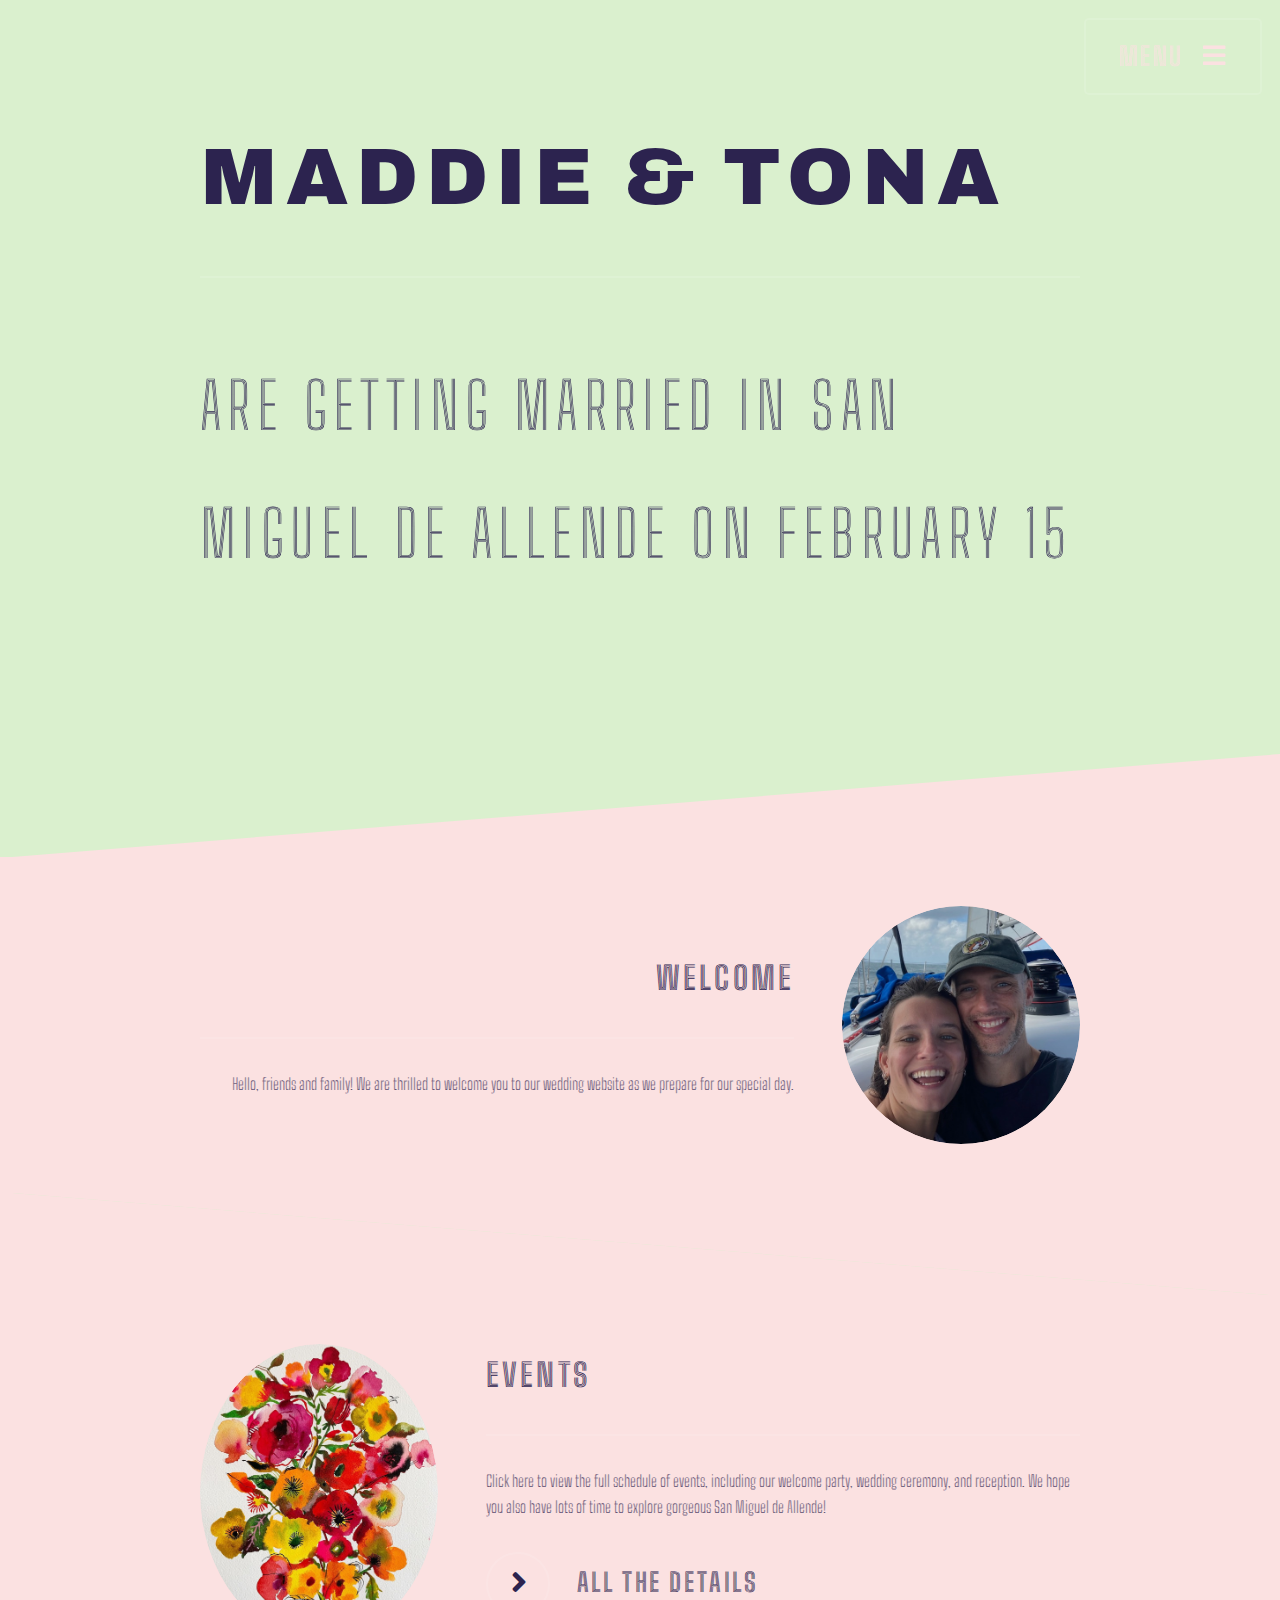
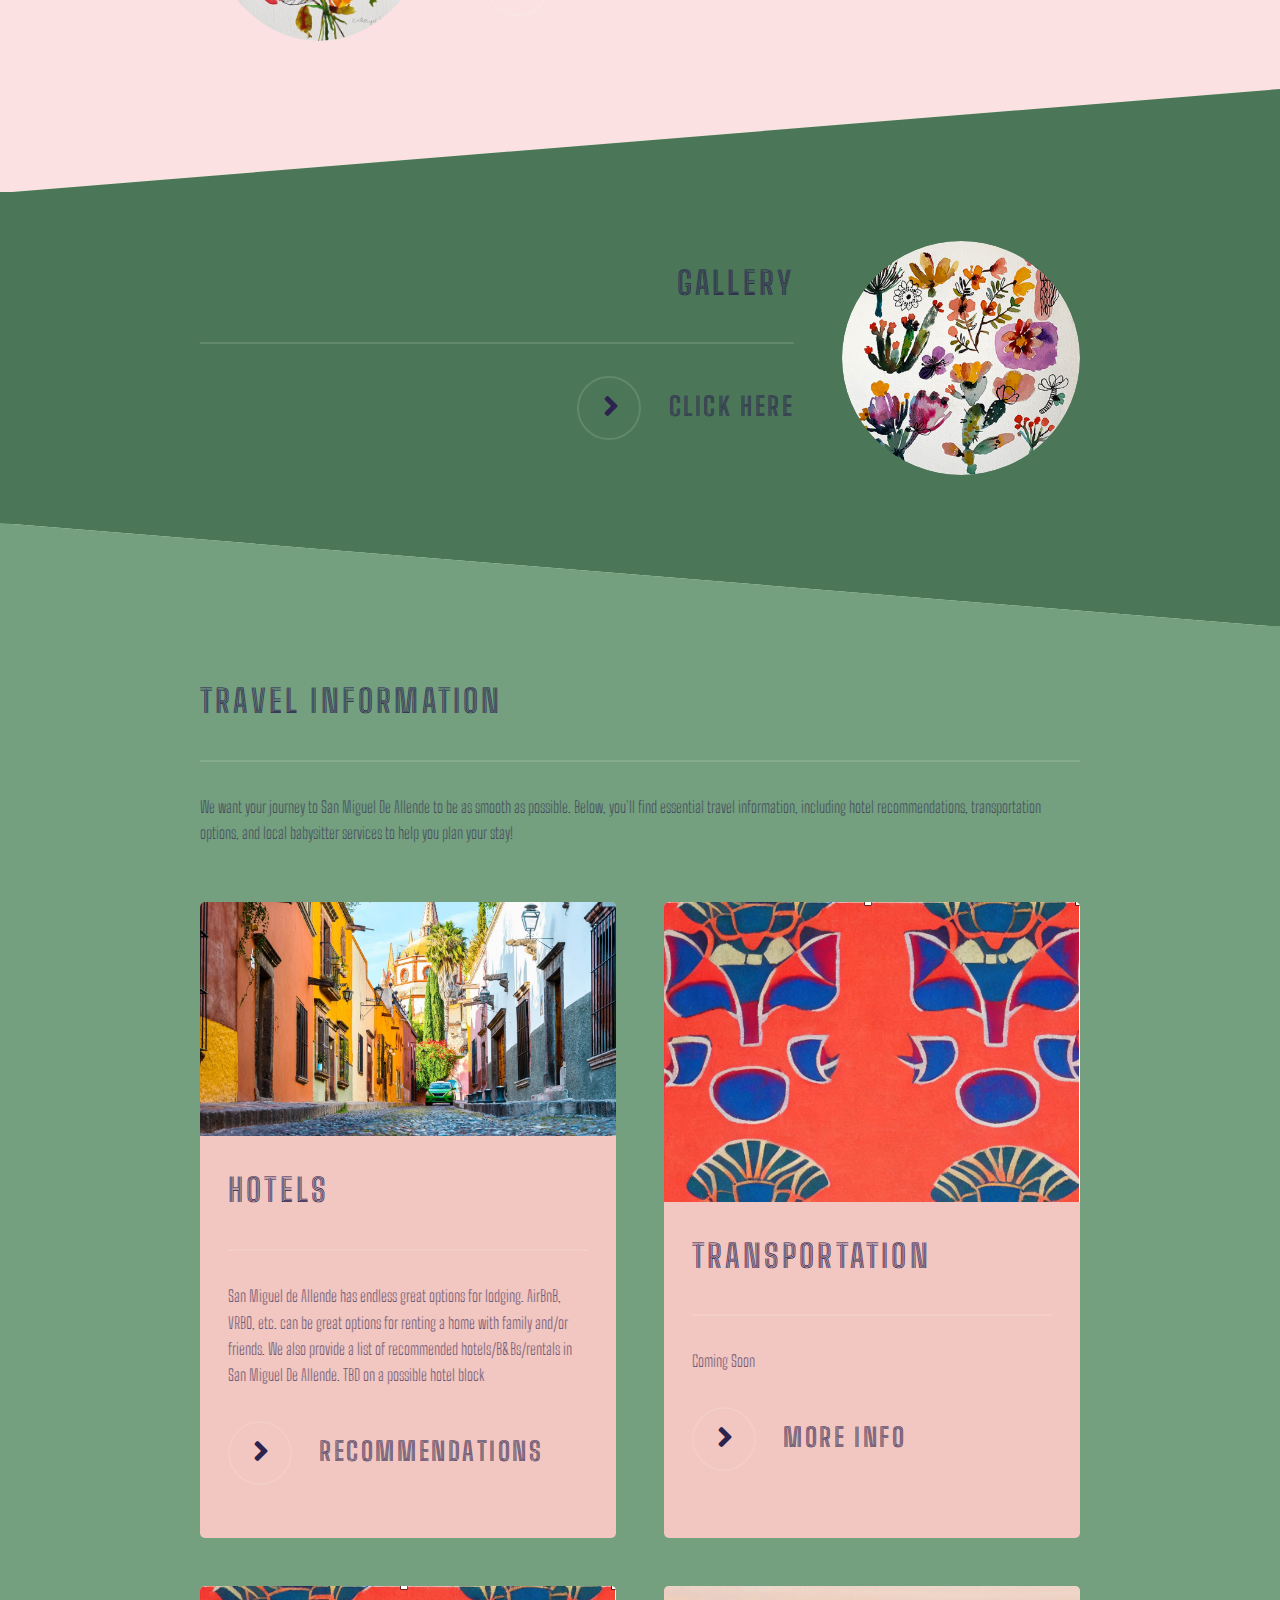
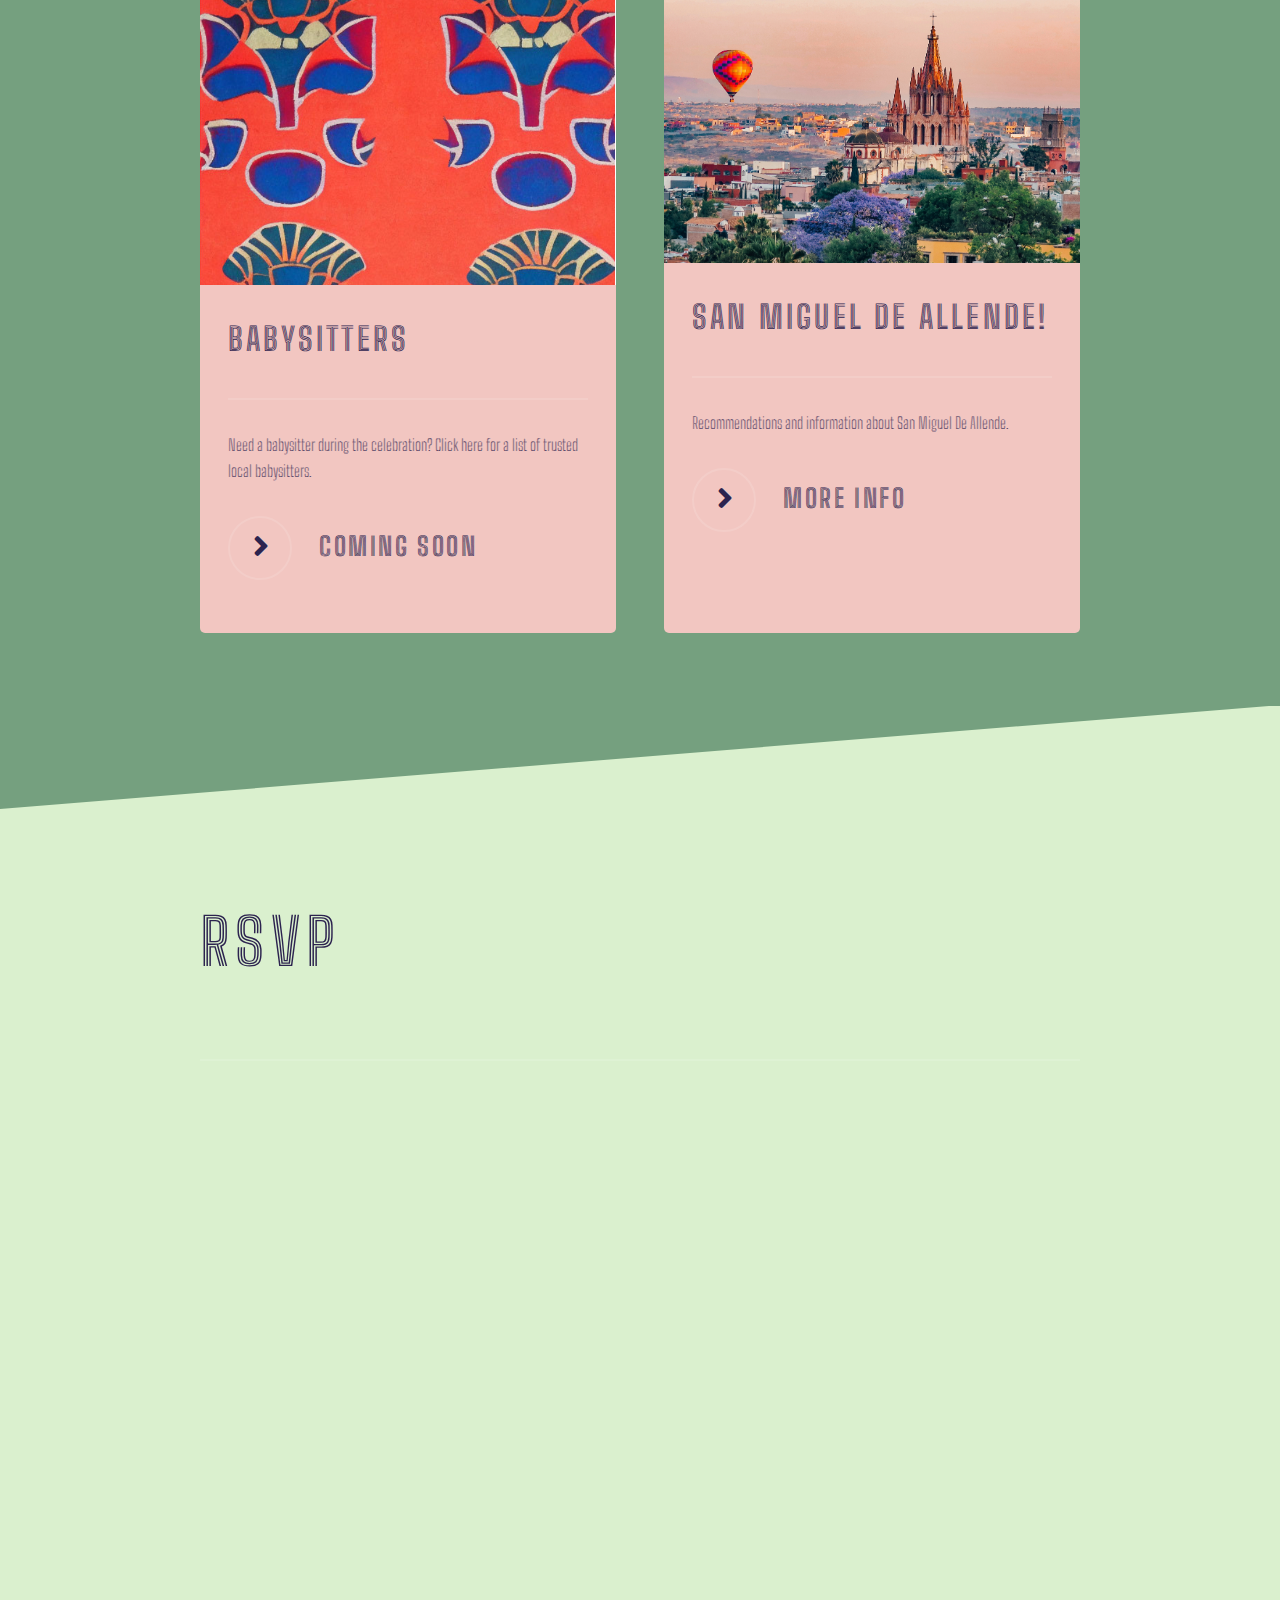
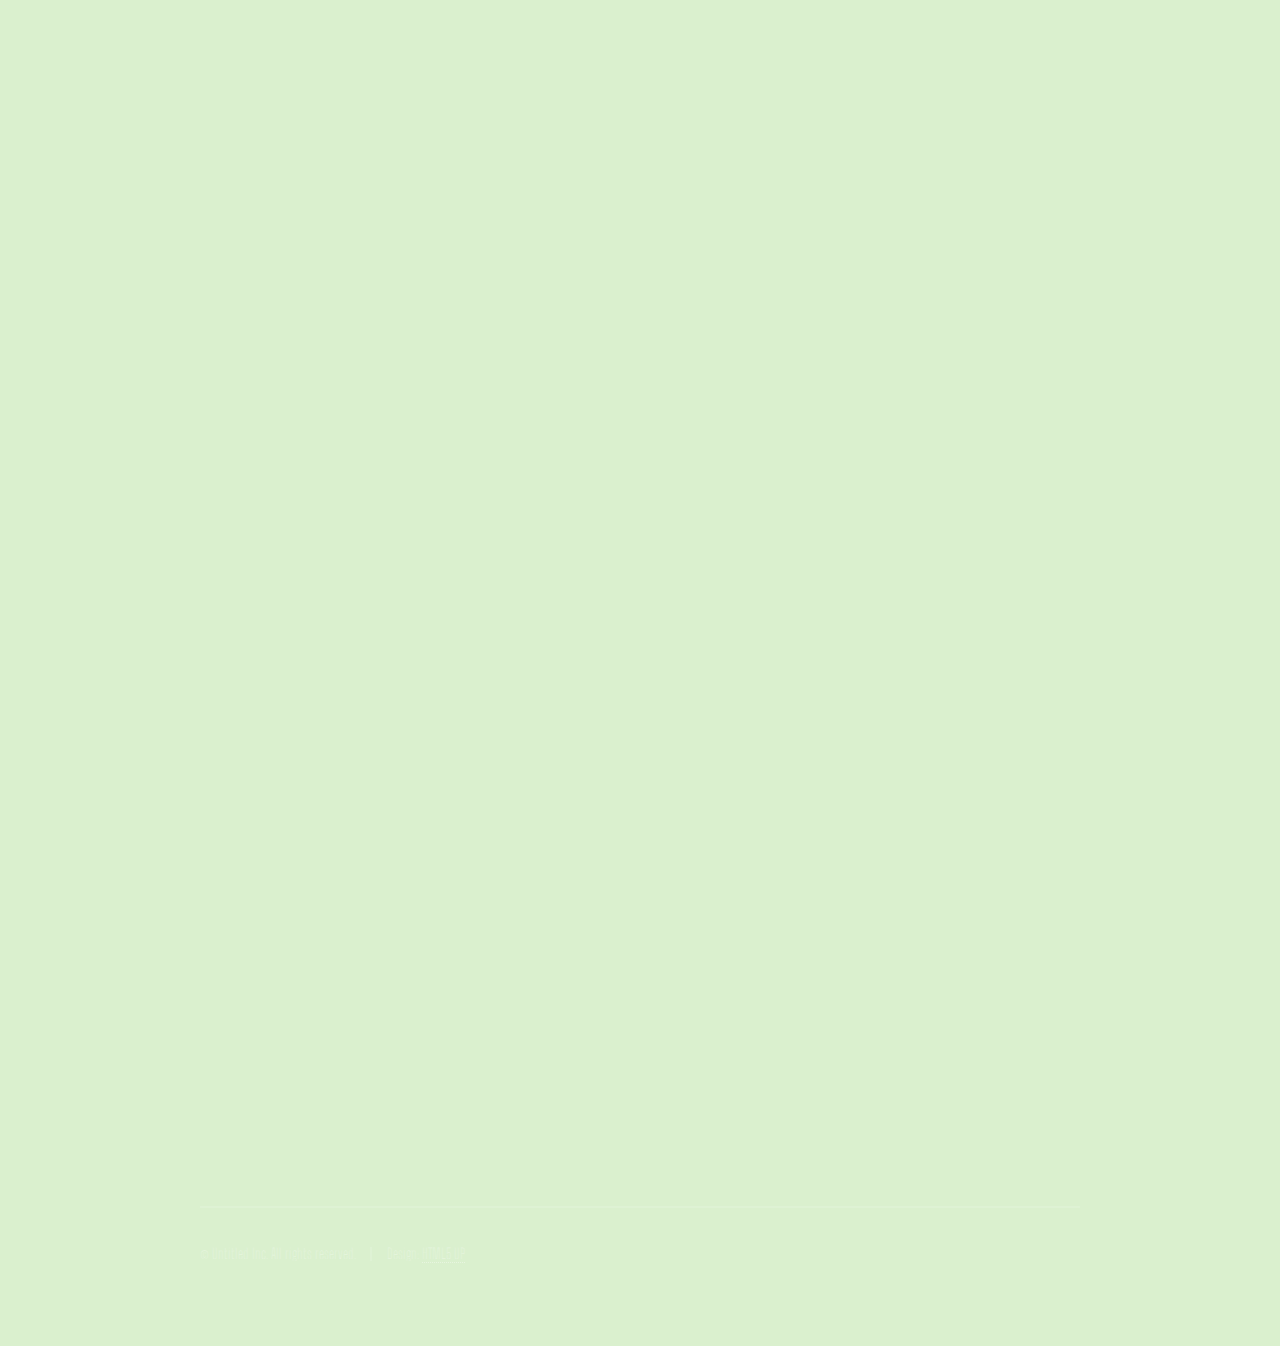
==== commit c6228d8d: "update" ====
--- a/index.html
+++ b/index.html
@@ -54,7 +54,7 @@
 						<!-- One -->
 							<section id="one" class="wrapper spotlight style1">
 								<div class="inner">
-									<a href="#" class="image"><img src="images/flower.jpg" alt="" /></a>
+									<a href="#" class="image"><img src="images/WELCOME.JPG" alt="" /></a>
 									<div class="content">
 										<h2 class="major">Welcome </h2>
 										<p>Hello, friends and family!
@@ -78,10 +78,10 @@
 						<!-- Three -->
 							<section id="three" class="wrapper spotlight style3">
 								<div class="inner">
-									<a href="#" class="image"><img src="images/pic03.jpg" alt="" /></a>
+									<a href="#" class="image"><img src="images/flower.jpg" alt="" /></a>
 									<div class="content">
 										<h2 class="major">Gallery</h2>
-										<p>In case you want to look at pictures of us?</p>
+										<p></p>
 										<a href="elements.html" class="special">Click here</a>
 									</div>
 								</div>
@@ -130,7 +130,7 @@
 							<h4 class="major">RSVP</h4>
 							<iframe src="https://docs.google.com/forms/d/e/1FAIpQLSdygUEQAFd4vsPGy_lOGQFQiOcE-5B3ETKS6Ww4ilkglFgWUQ/viewform?embedded=true" width="640" height="1617" frameborder="0" marginheight="0" marginwidth="0">Loading…</iframe>
 
-							<p>Mac shout out?</p>
+
 
 
 							<ul class="copyright">
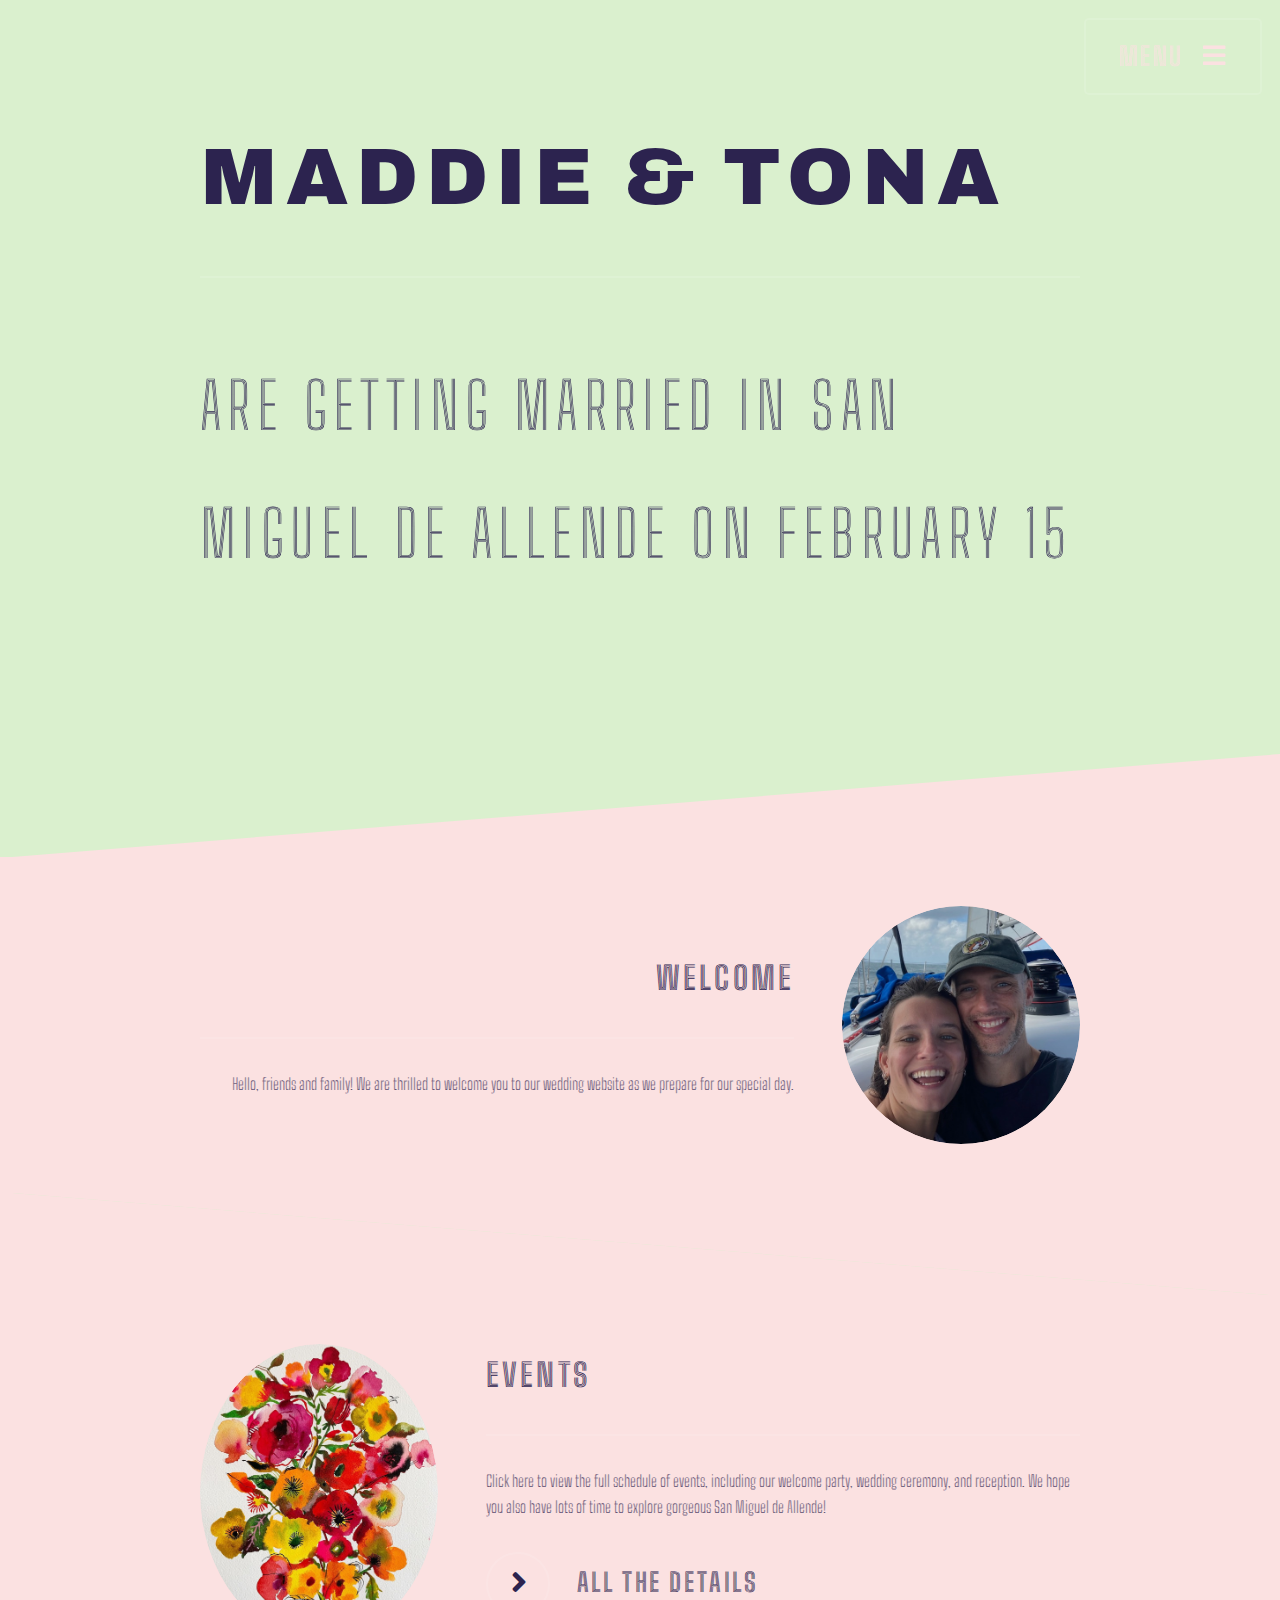
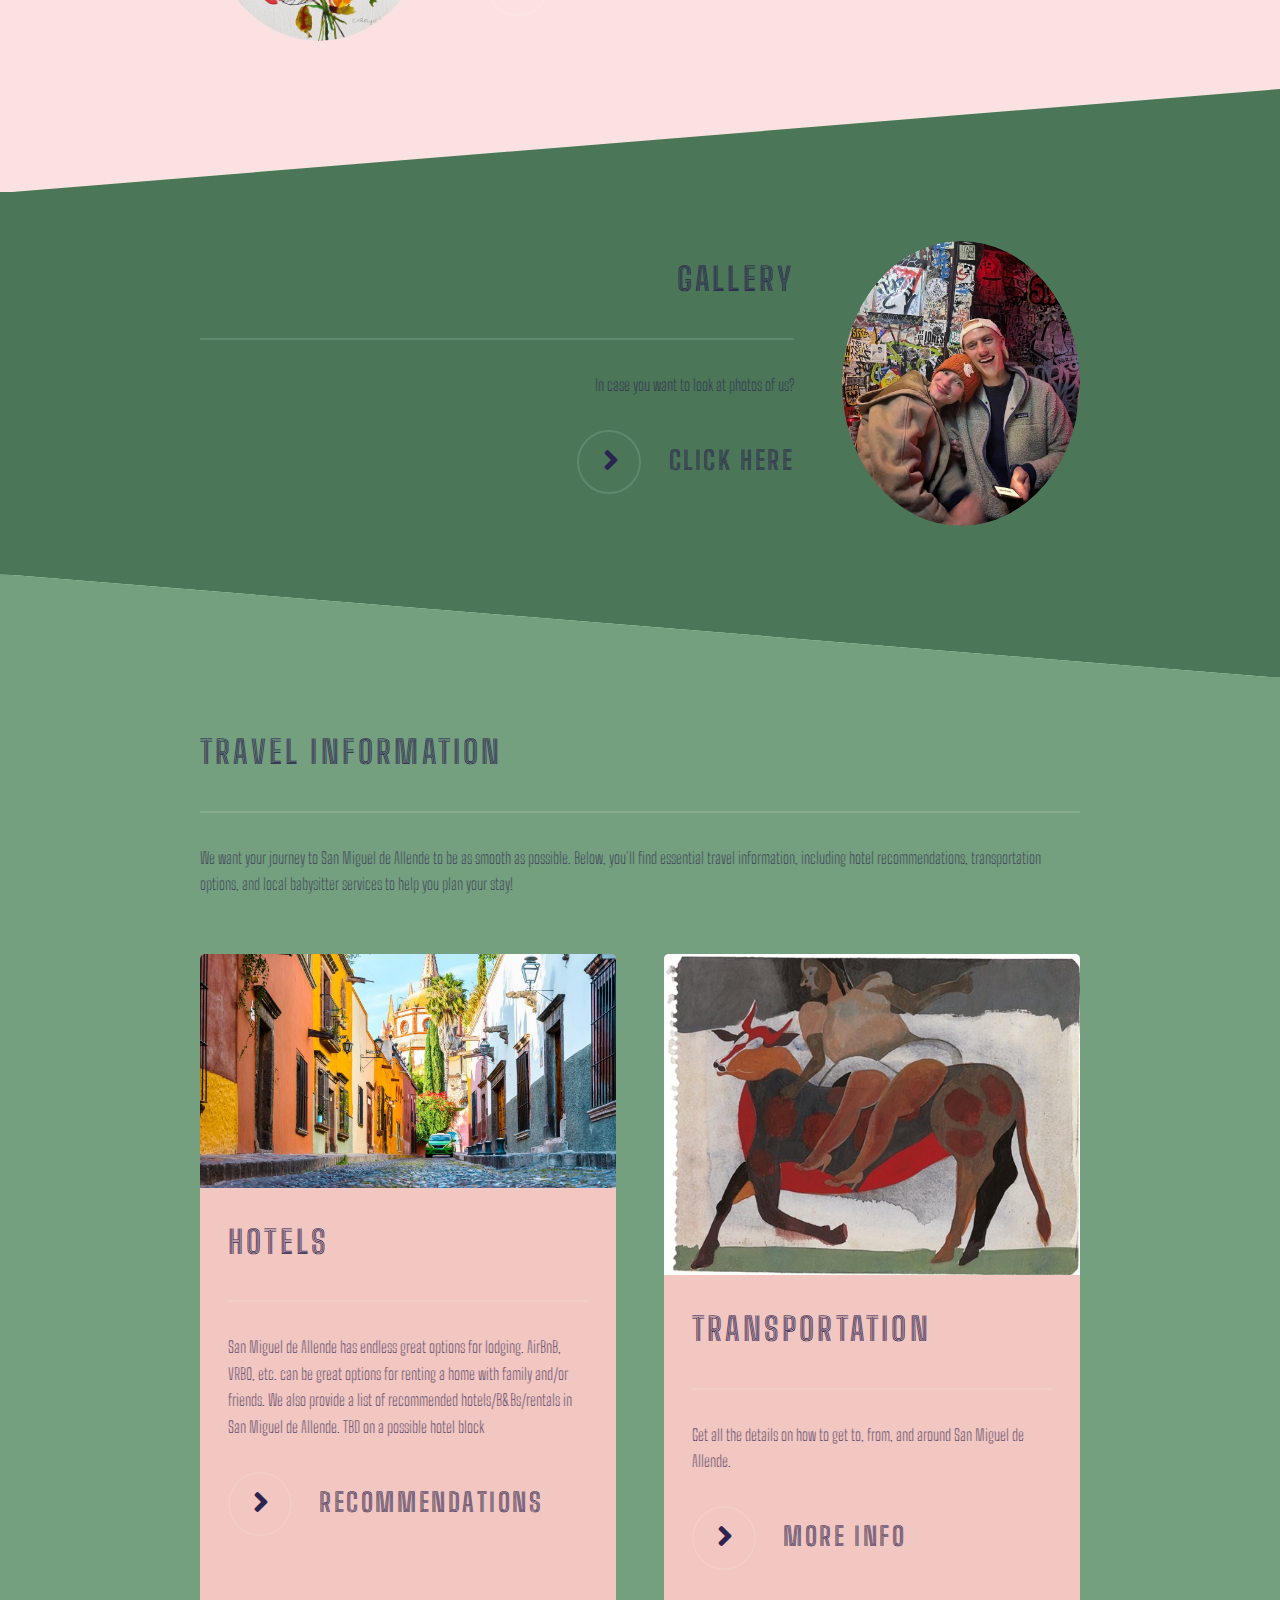
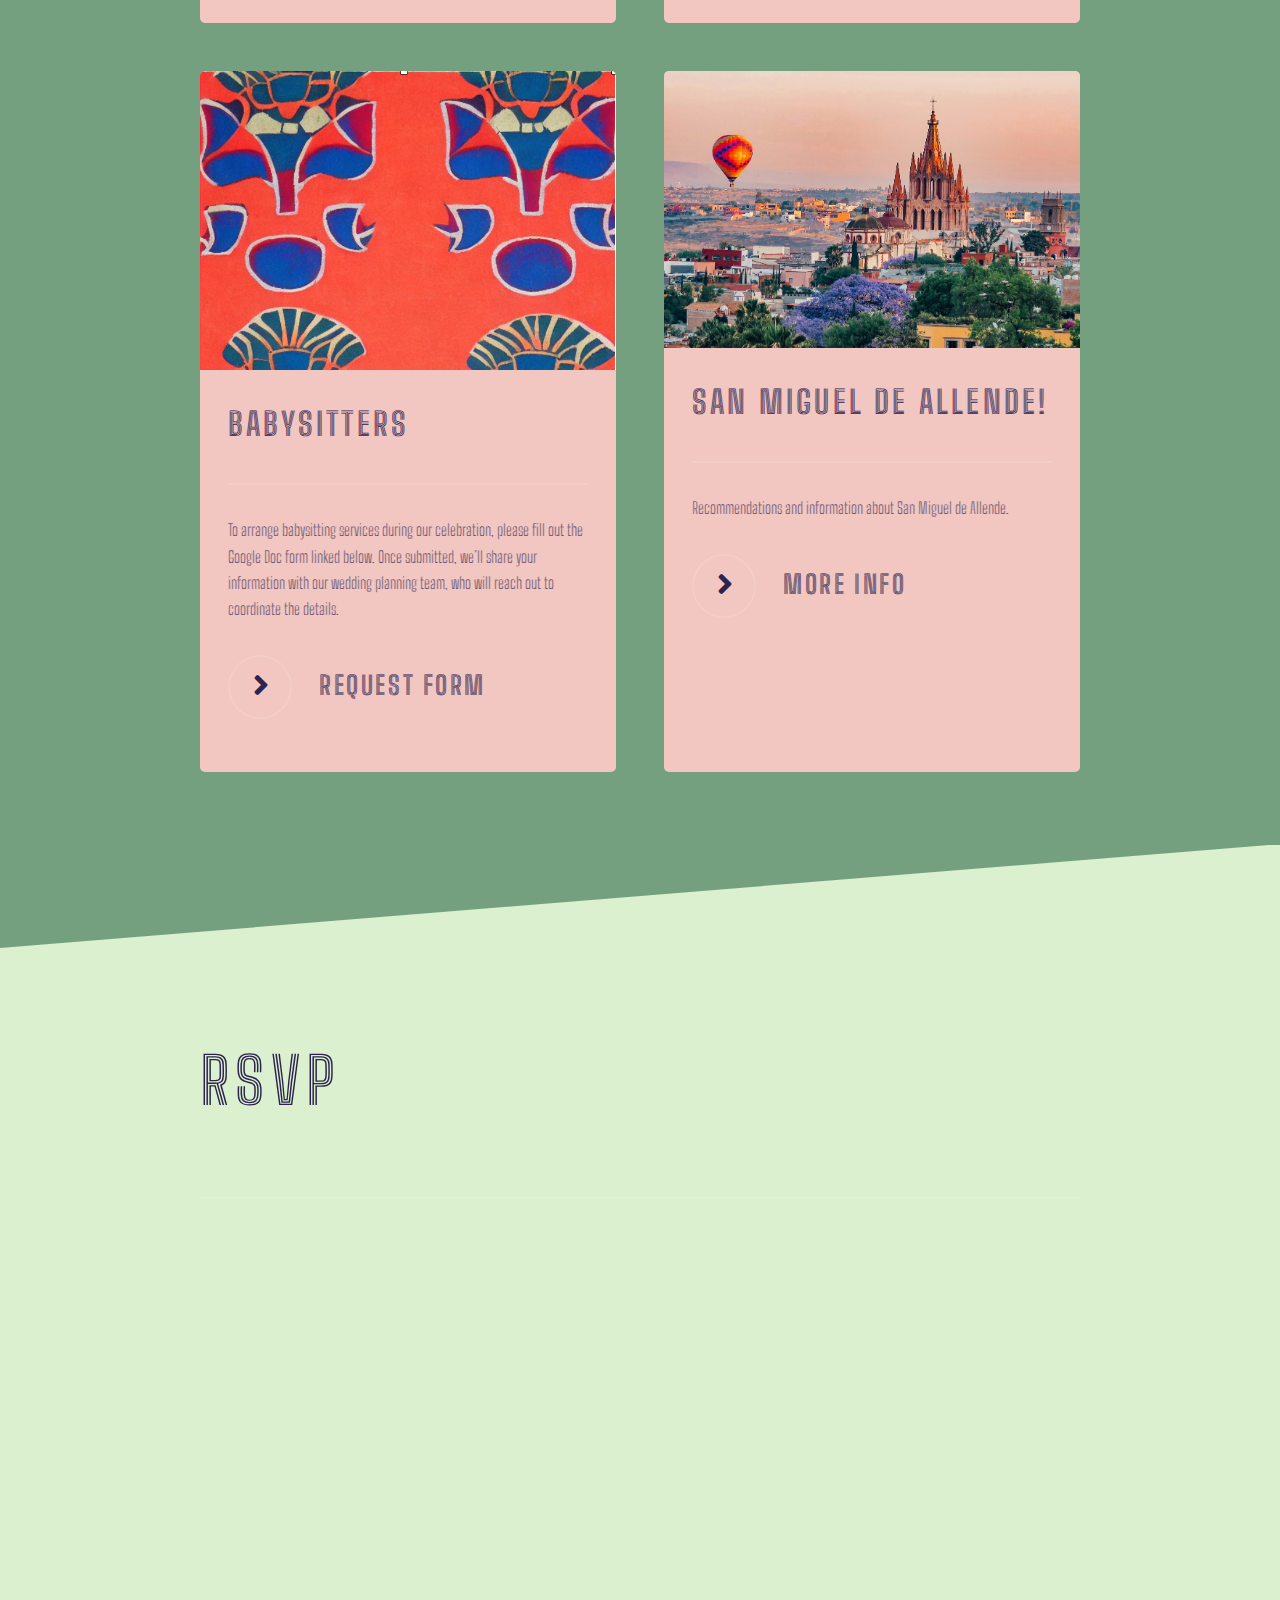
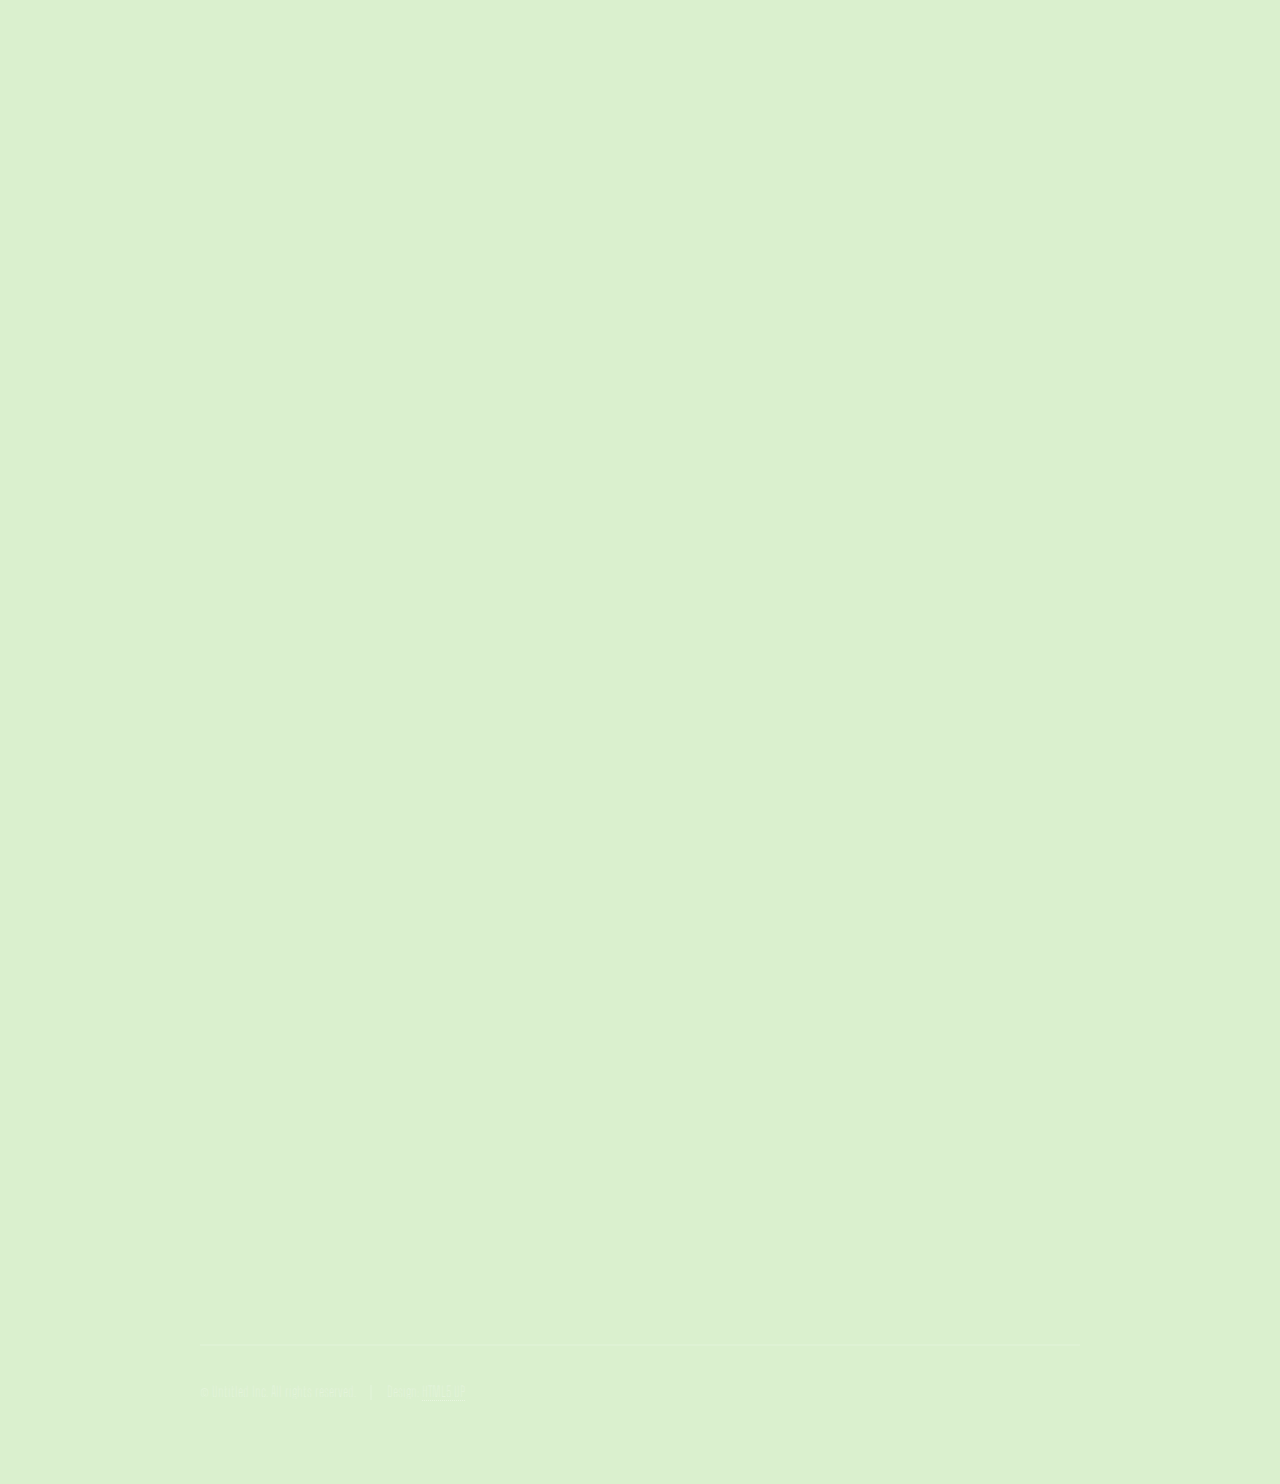
==== commit 60215d25: "update" ====
--- a/index.html
+++ b/index.html
@@ -78,10 +78,10 @@
 						<!-- Three -->
 							<section id="three" class="wrapper spotlight style3">
 								<div class="inner">
-									<a href="#" class="image"><img src="images/flower.jpg" alt="" /></a>
+									<a href="#" class="image"><img src="images/IMG_3133.jpg" alt="" /></a>
 									<div class="content">
 										<h2 class="major">Gallery</h2>
-										<p></p>
+										<p>In case you want to look at photos of us?</p>
 										<a href="elements.html" class="special">Click here</a>
 									</div>
 								</div>
@@ -91,31 +91,32 @@
 							<section id="four" class="wrapper alt style1">
 								<div class="inner">
 									<h2 class="major">Travel Information</h2>
-									<p>We want your journey to San Miguel De Allende to be as smooth as possible. Below, you'll find essential travel information, including hotel recommendations, transportation options, and local babysitter services to help you plan your stay!</p>
+									<p>We want your journey to San Miguel de Allende to be as smooth as possible. Below, you'll find essential travel information, including hotel recommendations, transportation options, and local babysitter services to help you plan your stay!</p>
 									<section class="features">
 										<article>
 											<a href="#" class="image"><img src="images/hotel.jpg" alt="" /></a>
 											<h3 class="major">Hotels</h3>
-											<p>San Miguel de Allende has endless great options for lodging. AirBnB, VRBO, etc. can be great options for renting a home with family and/or friends. We also provide a list of recommended hotels/B&Bs/rentals in San Miguel De Allende.
+											<p>San Miguel de Allende has endless great options for lodging. AirBnB, VRBO, etc. can be great options for renting a home with family and/or friends. We also provide a list of recommended hotels/B&Bs/rentals in San Miguel de Allende.
 											TBD on a possible hotel block</p>
 											<a href="attachments/ipenzihotels2024.pdf" class="special">Recommendations </a>
 										</article>
 										<article>
-											<a href="#" class="image"><img src="images/paper.jpg" alt="" /></a>
+											<a href="#" class="image"><img src="images/mescal1.jpeg" alt="" /></a>
 											<h3 class="major">Transportation</h3>
-											<p>Coming Soon</p>
+											<p>Get all the details on how to get to, from, and around San Miguel de Allende.</p>
 											<a href="generic_2.html#Trans" class="special">More Info</a>
 										</article>
 										<article>
 											<a href="#" class="image"><img src="images/paper.jpg" alt="" /></a>
 											<h3 class="major">Babysitters</h3>
-											<p>Need a babysitter during the celebration? Click here for a list of trusted local babysitters.</p>
-											<a href="generic_2.html#Baby" class="special">Coming Soon</a>
+											<p>To arrange babysitting services during our celebration, please fill out the Google Doc form linked below. Once submitted, we’ll share your information with our wedding planning team, who will reach out to coordinate the details.</p>
+											<a href="https://docs.google.com/spreadsheets/d/1On7yu0PE5ipDHuYisJONP0DwEgg9sdEPMdVPvVk_fs8/edit?usp=sharing
+" class="special">Request Form</a>
 										</article>
 										<article>
 											<a href="#" class="image"><img src="images/church.jpg" alt="" /></a>
 											<h3 class="major">San Miguel de Allende!</h3>
-											<p>Recommendations and information about San Miguel De Allende.</p>
+											<p>Recommendations and information about San Miguel de Allende.</p>
 											<a href="attachments/OurFavorites_SanMigueldeAllende2024.pdf" class="special">More Info</a>
 										</article>
 									</section>
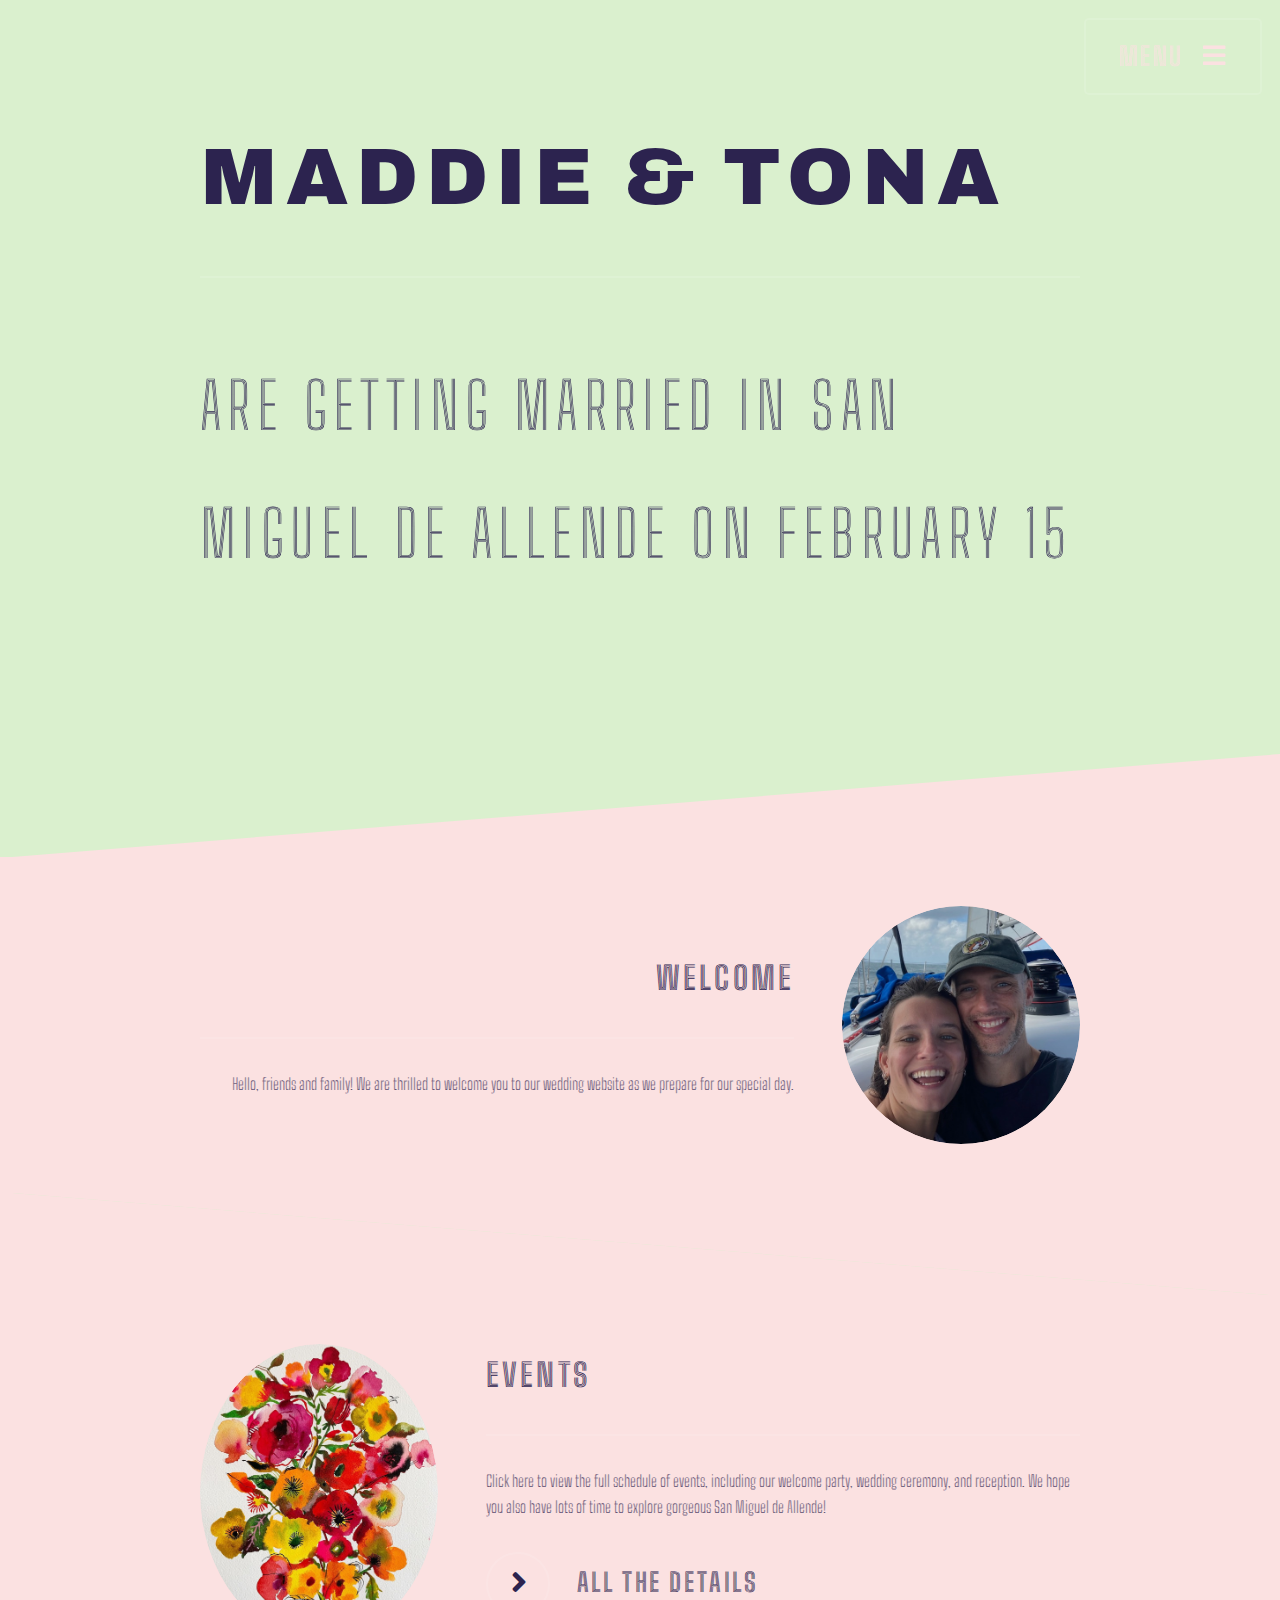
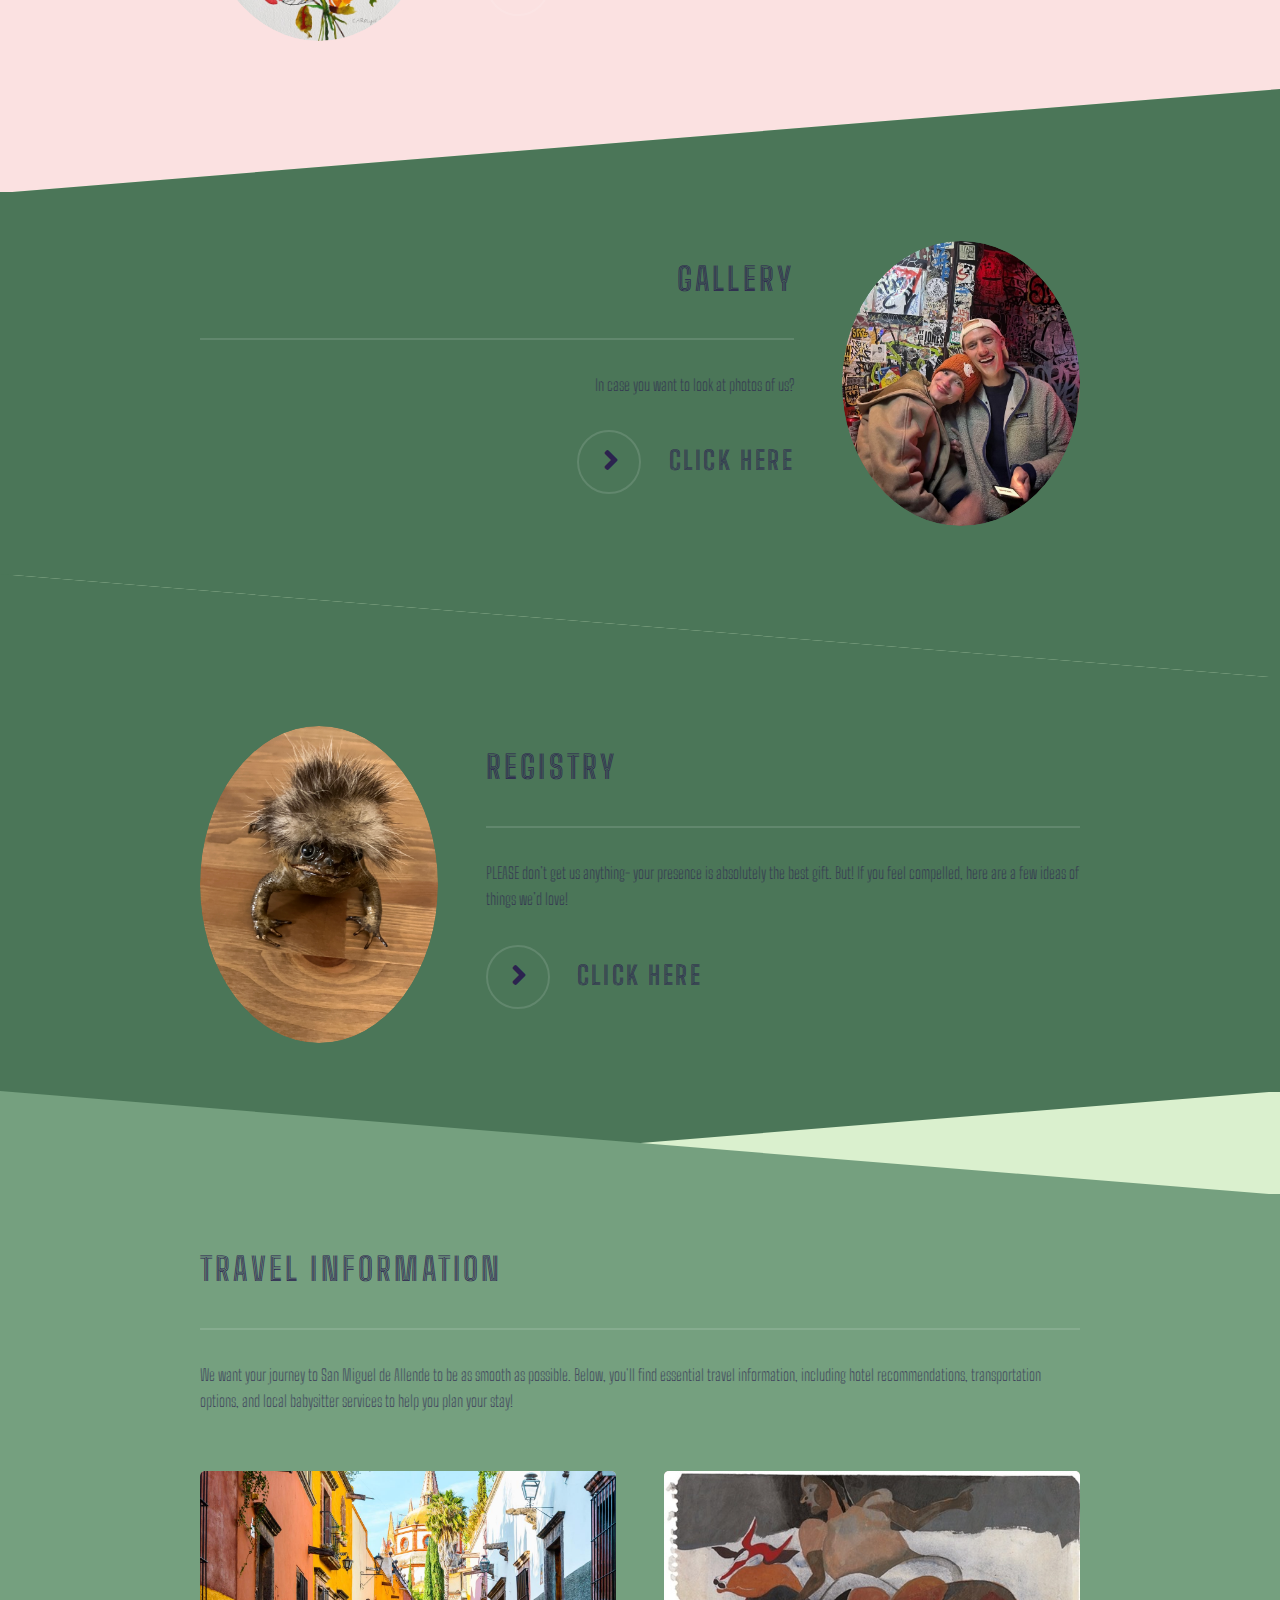
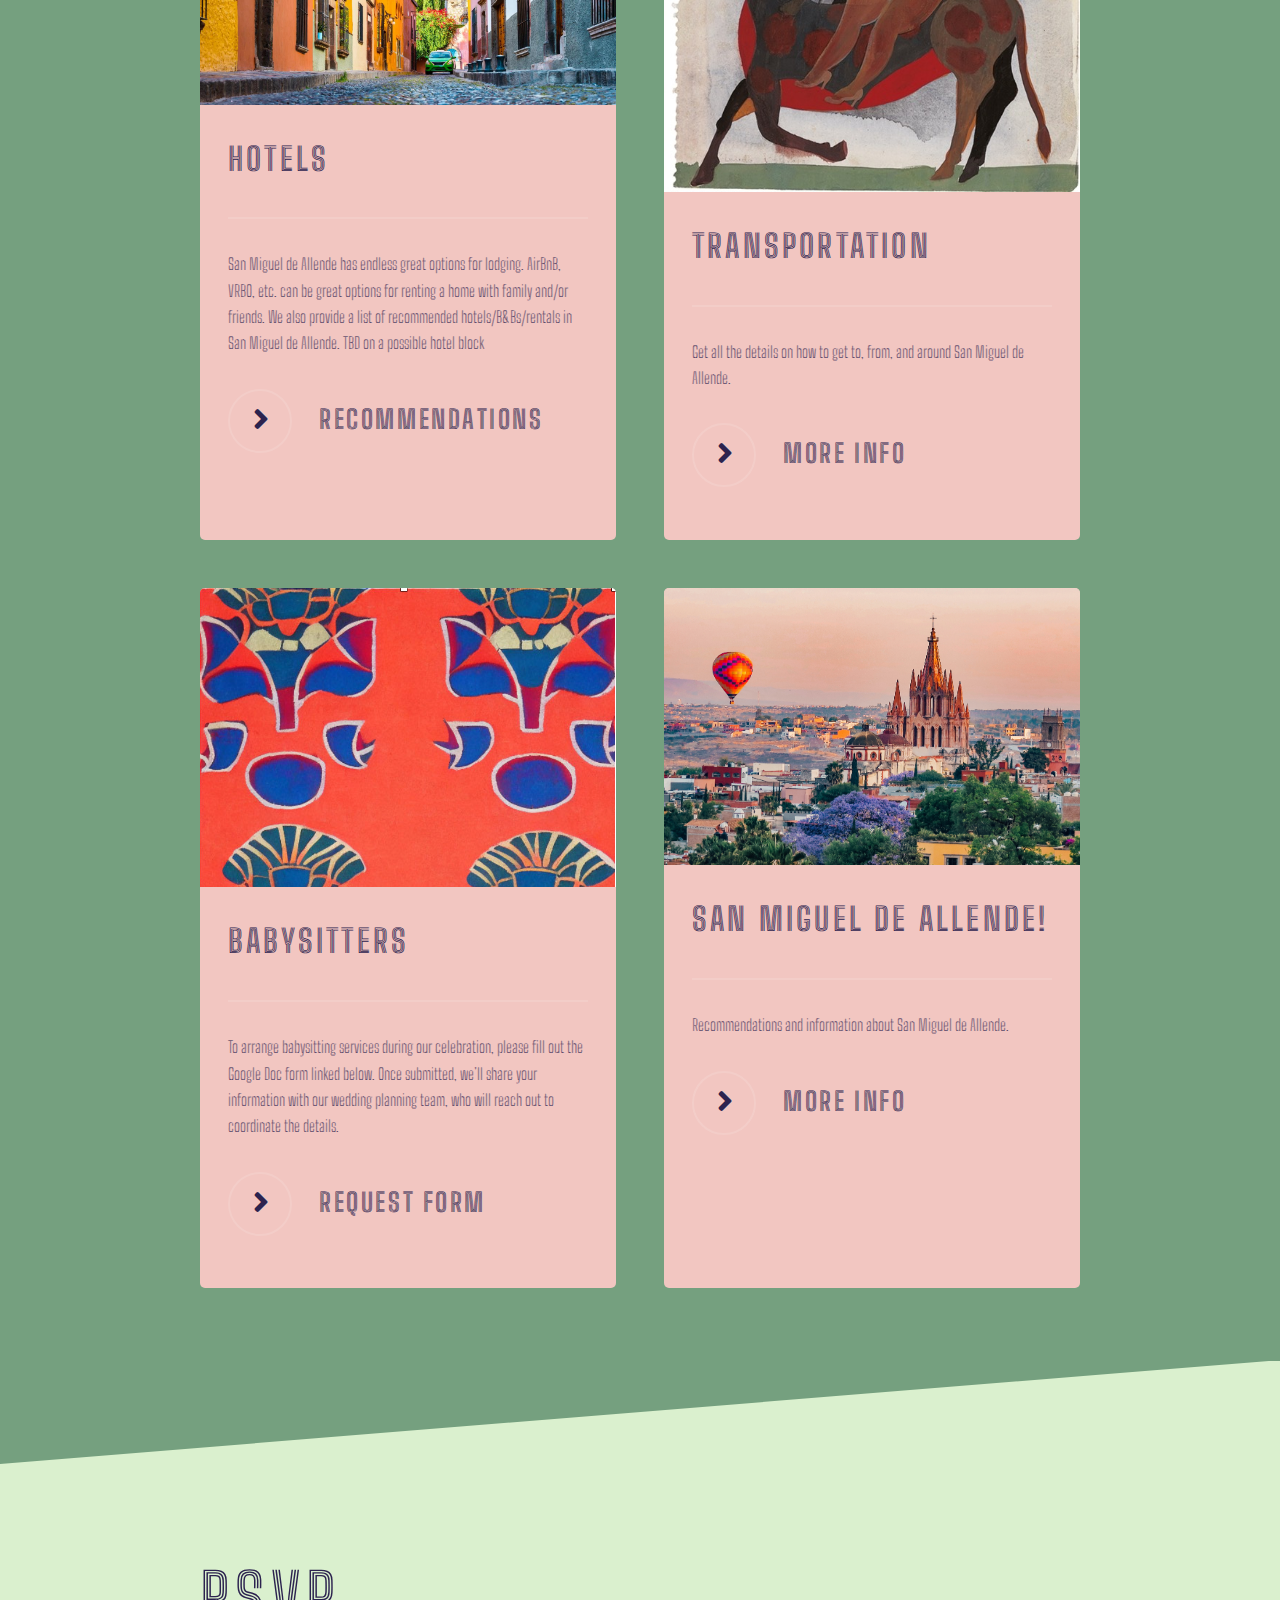
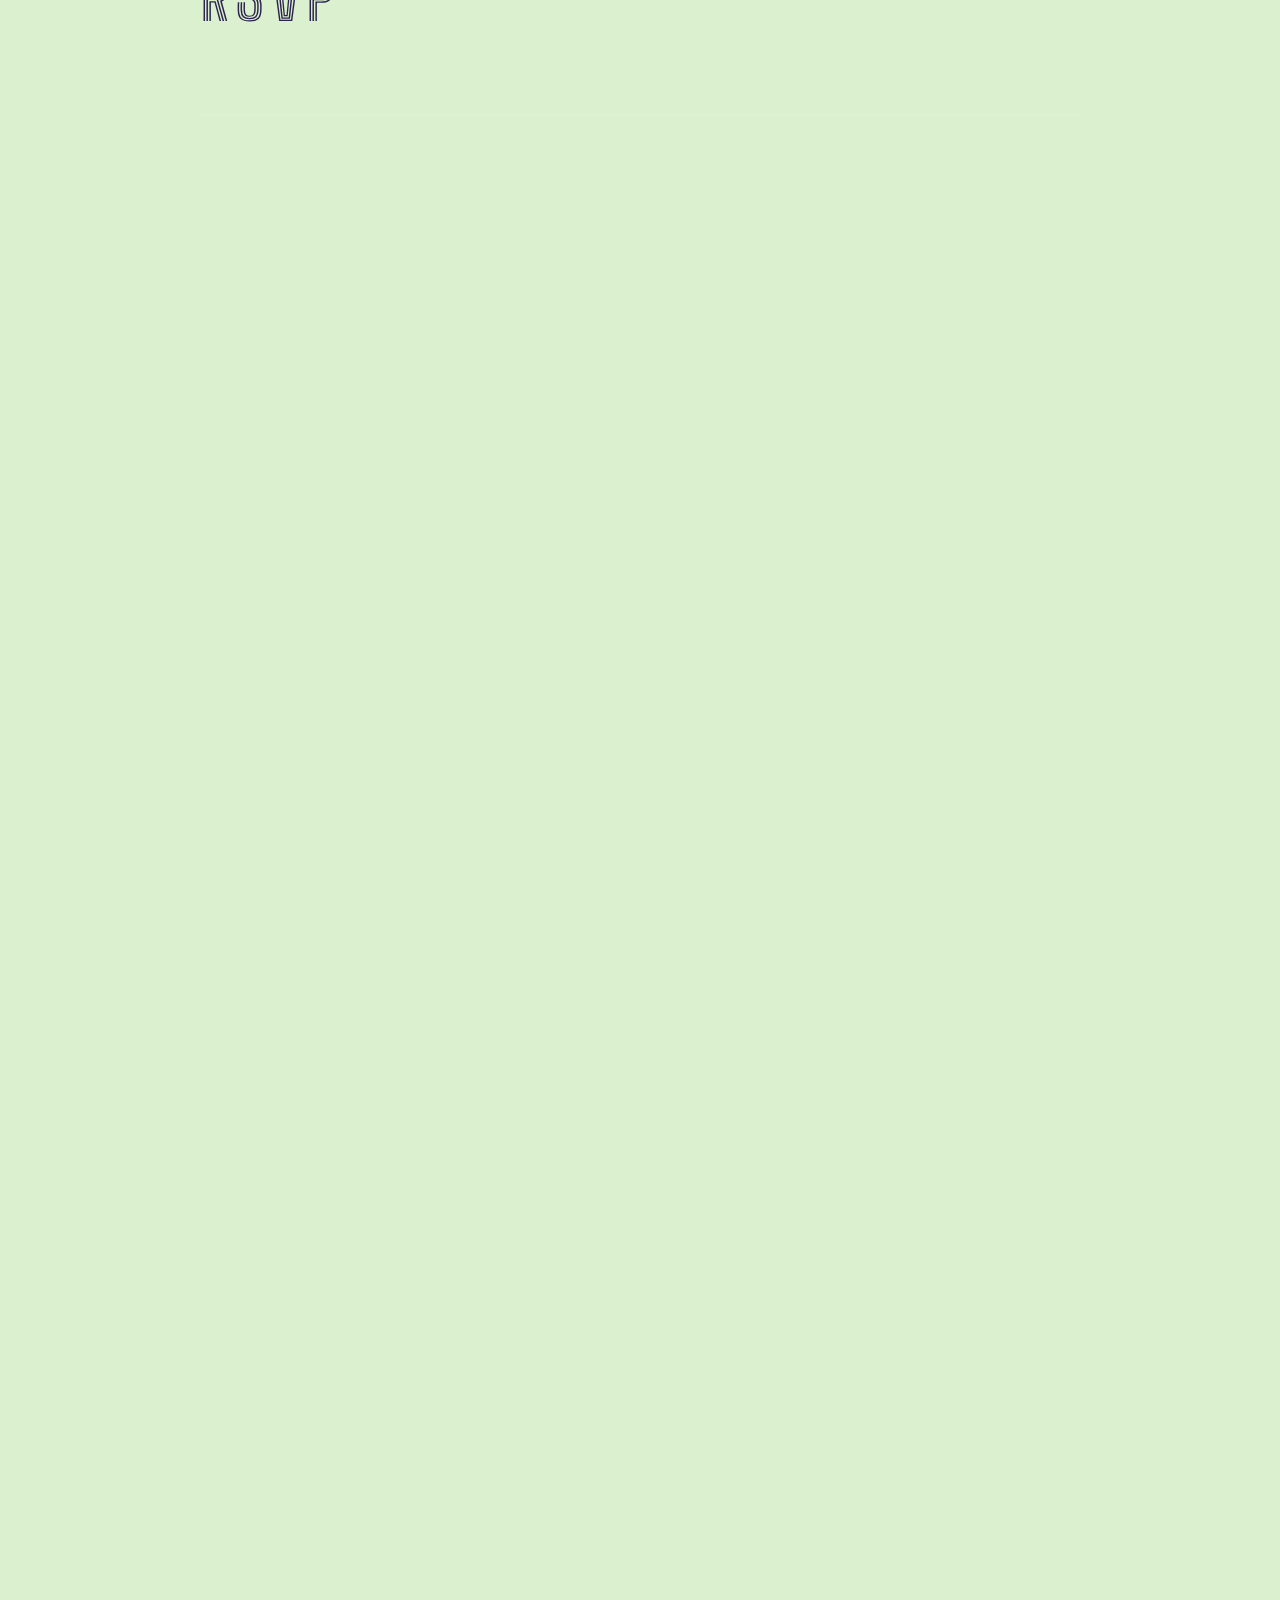
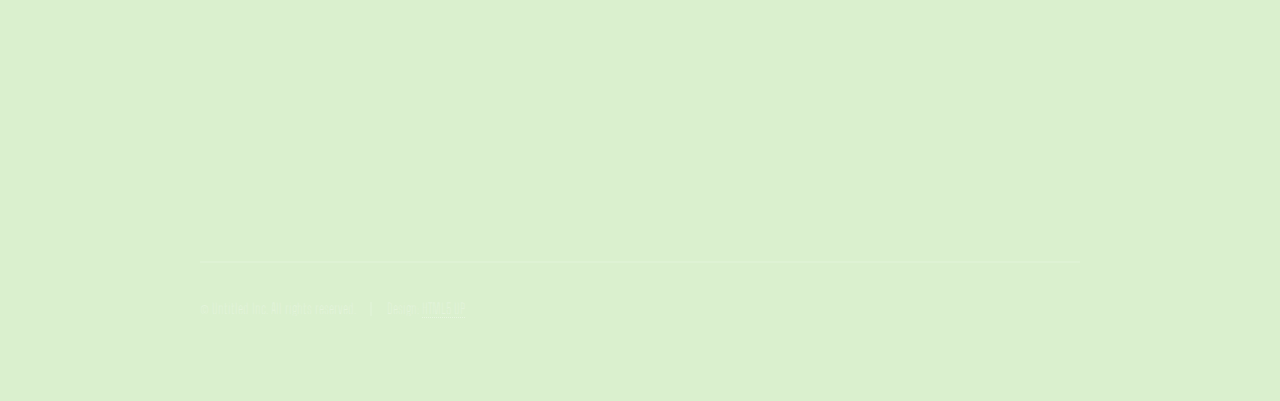
==== commit 995cdbac: "update" ====
--- a/index.html
+++ b/index.html
@@ -9,8 +9,13 @@
 		<title>Toaddie Wedding</title>
 		<meta charset="utf-8" />
 		<meta name="viewport" content="width=device-width, initial-scale=1, user-scalable=no" />
+		<link rel="apple-touch-icon" sizes="180x180" href="apple-touch-icon.png">
+		<link rel="icon" type="image/png" sizes="32x32" href="favicon-32x32.png">
+		<link rel="icon" type="image/png" sizes="16x16" href="favicon-16x16.png">
+		<link rel="manifest" href="/site.webmanifest">
 		<link rel="stylesheet" href="assets/css/main.css" />
 		<noscript><link rel="stylesheet" href="assets/css/noscript.css" /></noscript>
+
 	</head>
 	<body class="is-preload">
 
@@ -87,6 +92,17 @@
 								</div>
 							</section>
 
+							<section id="three.5" class="wrapper alt spotlight style3">
+								<div class="inner">
+									<a href="#" class="image"><img src="images/IMG_5825.JPG" alt="" /></a>
+									<div class="content">
+										<h2 class="major">Registry</h2>
+										<p>PLEASE don’t get us anything- your presence is absolutely the best gift. But! If you feel compelled, here are a few ideas of things we’d love!</p>
+										<a href="https://www.amazon.com/wedding/share/TOADDIE" class="special">Click here</a>
+									</div>
+								</div>
+							</section>
+
 						<!-- Four -->
 							<section id="four" class="wrapper alt style1">
 								<div class="inner">
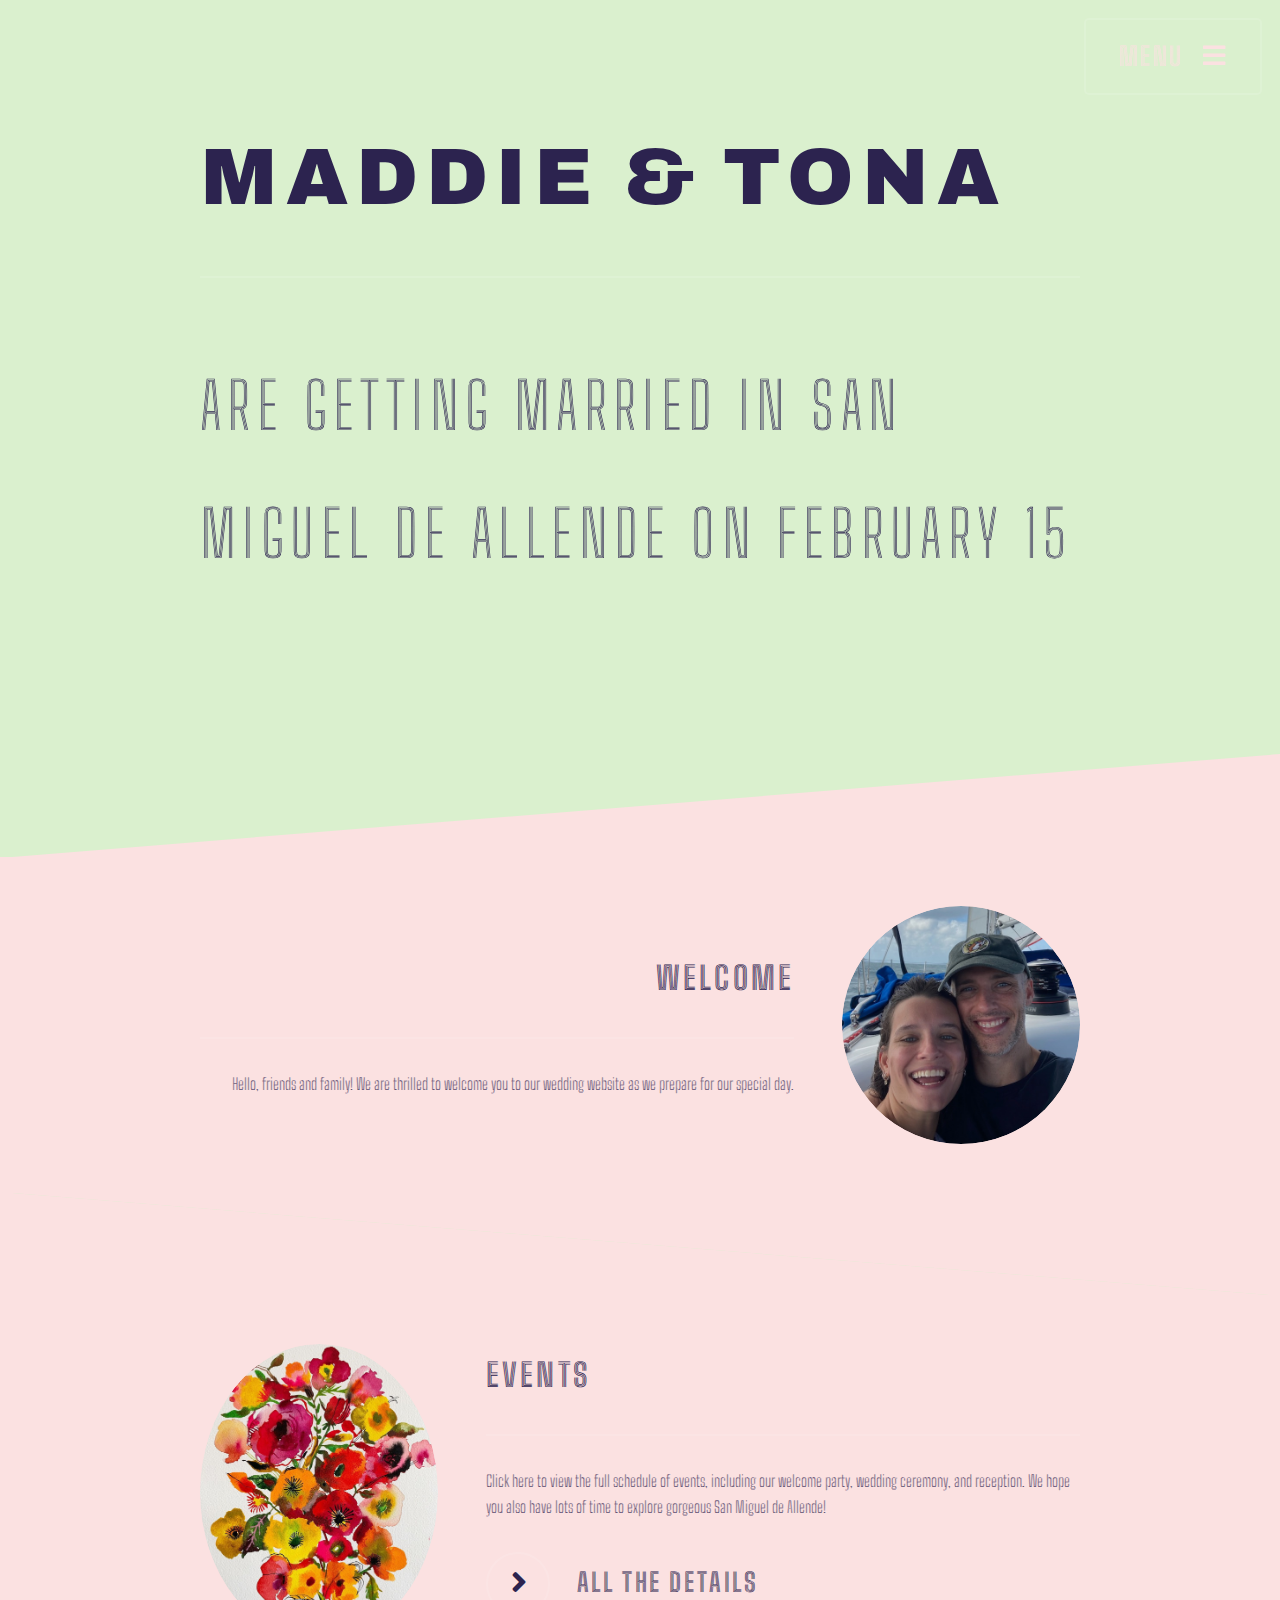
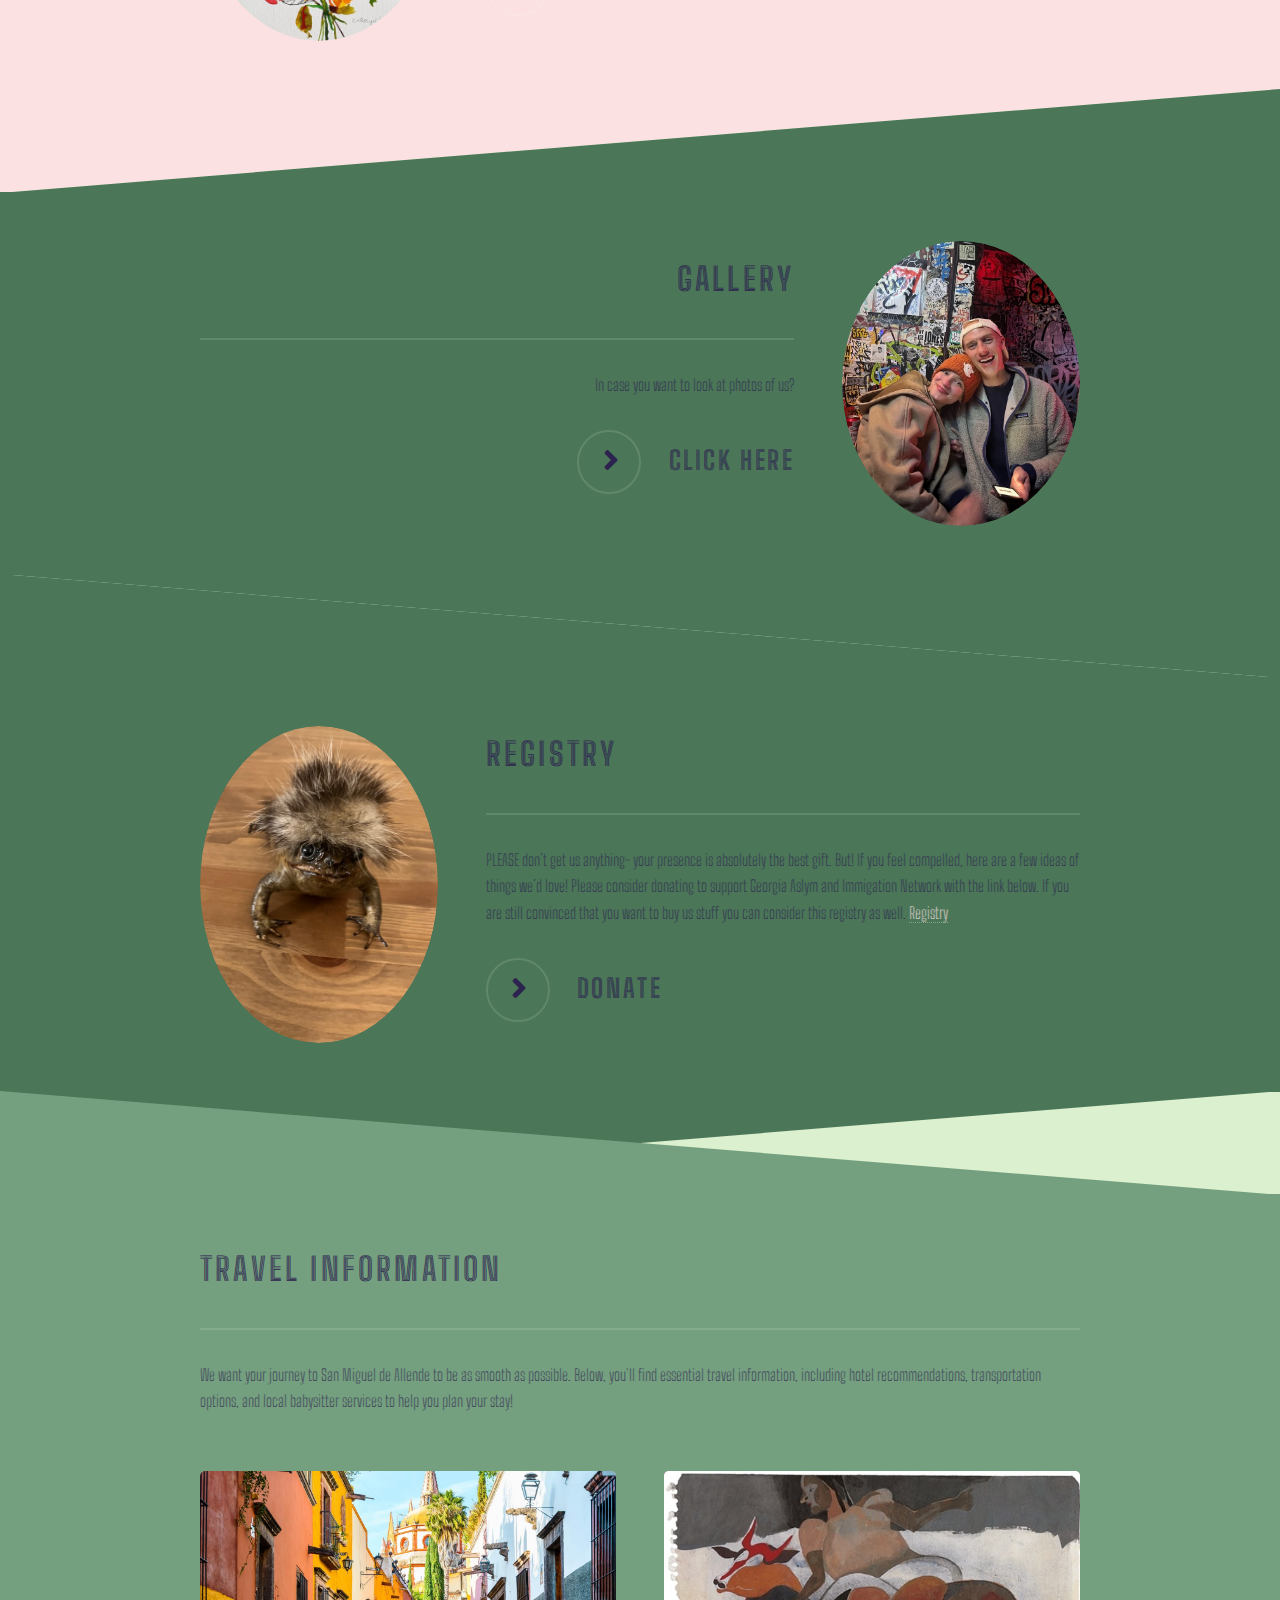
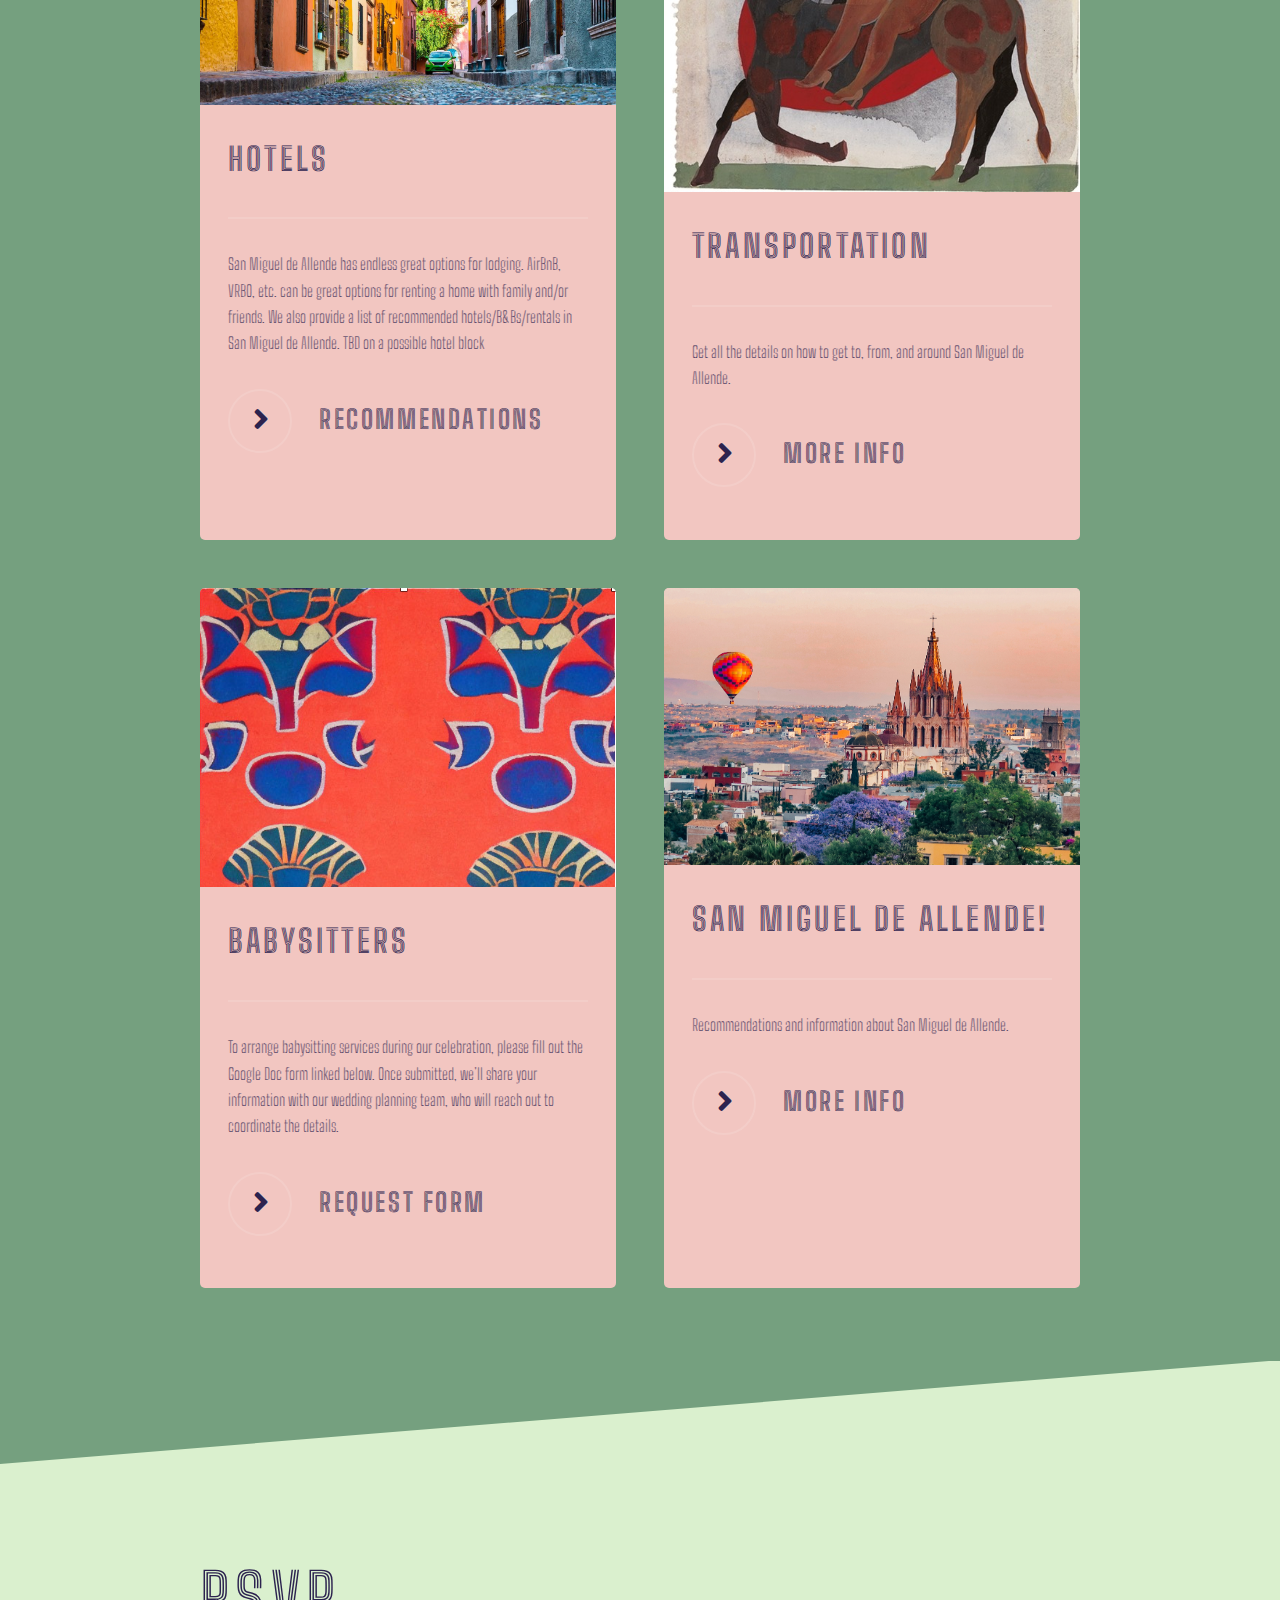
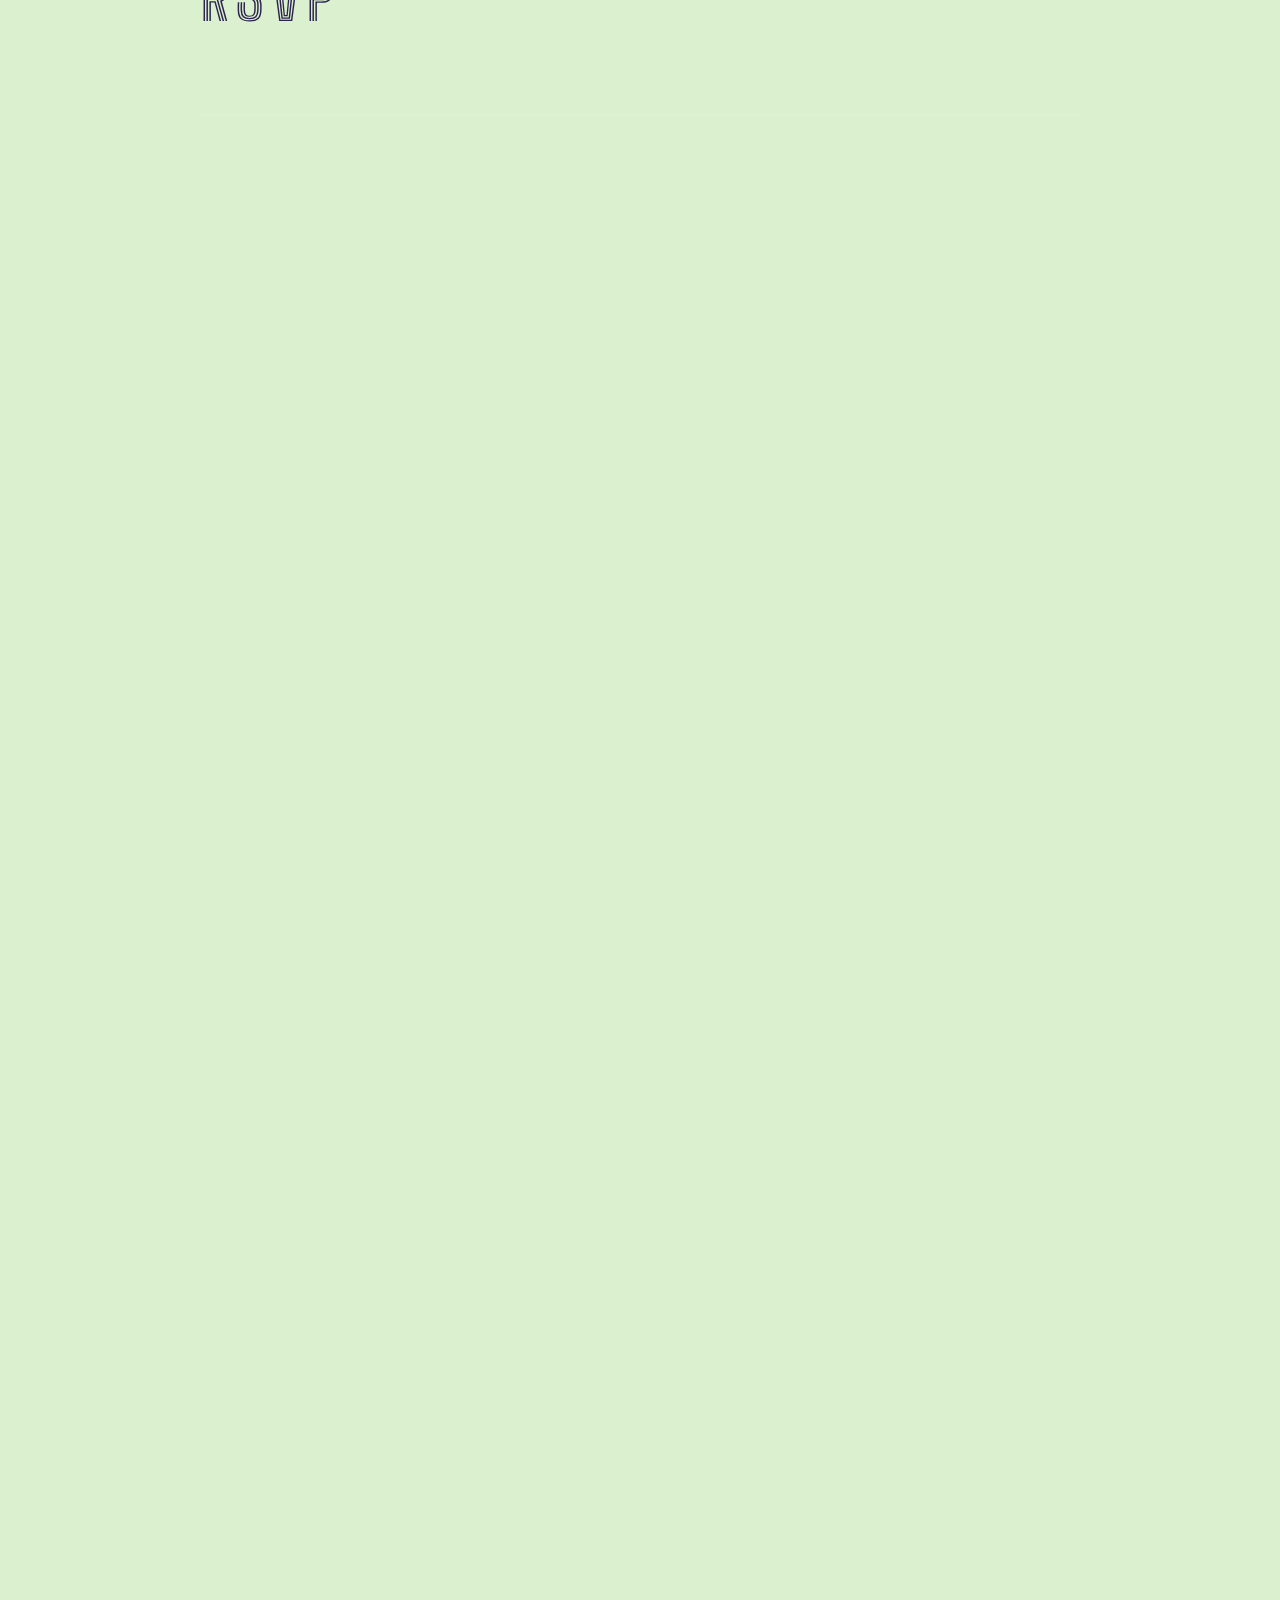
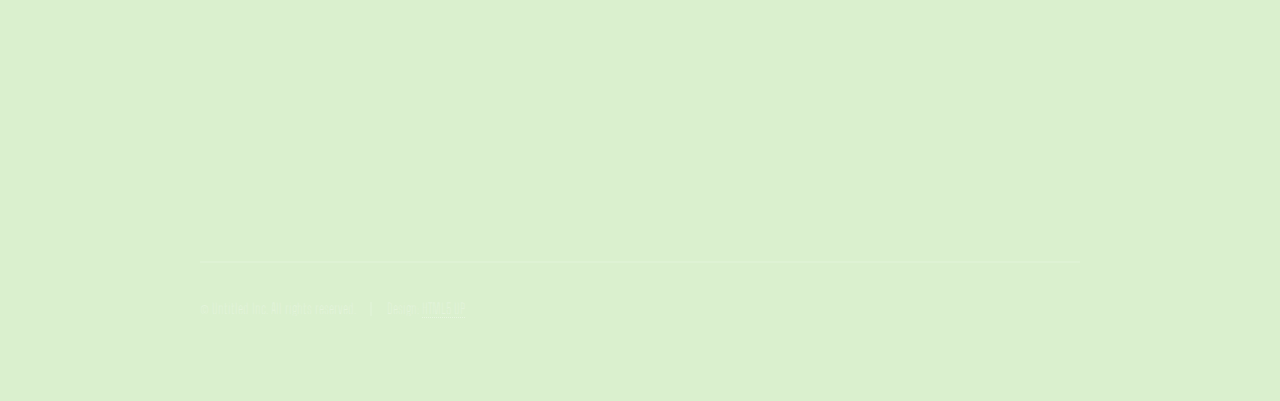
==== commit 84c0c998: "update" ====
--- a/index.html
+++ b/index.html
@@ -97,8 +97,8 @@
 									<a href="#" class="image"><img src="images/IMG_5825.JPG" alt="" /></a>
 									<div class="content">
 										<h2 class="major">Registry</h2>
-										<p>PLEASE don’t get us anything- your presence is absolutely the best gift. But! If you feel compelled, here are a few ideas of things we’d love!</p>
-										<a href="https://www.amazon.com/wedding/share/TOADDIE" class="special">Click here</a>
+										<p>PLEASE don’t get us anything- your presence is absolutely the best gift. But! If you feel compelled, here are a few ideas of things we’d love! Please consider donating to support Georgia Aslym and Immigation Network with the link below. If you are still convinced that you want to buy us stuff you can consider this registry as well. <a href=https://www.amazon.com/wedding/share/TOADDIE> Registry </a> </p>
+										<a href="https://support.georgiaasylum.org/campaign/651110/donate" class="special">Donate</a>
 									</div>
 								</div>
 							</section>
